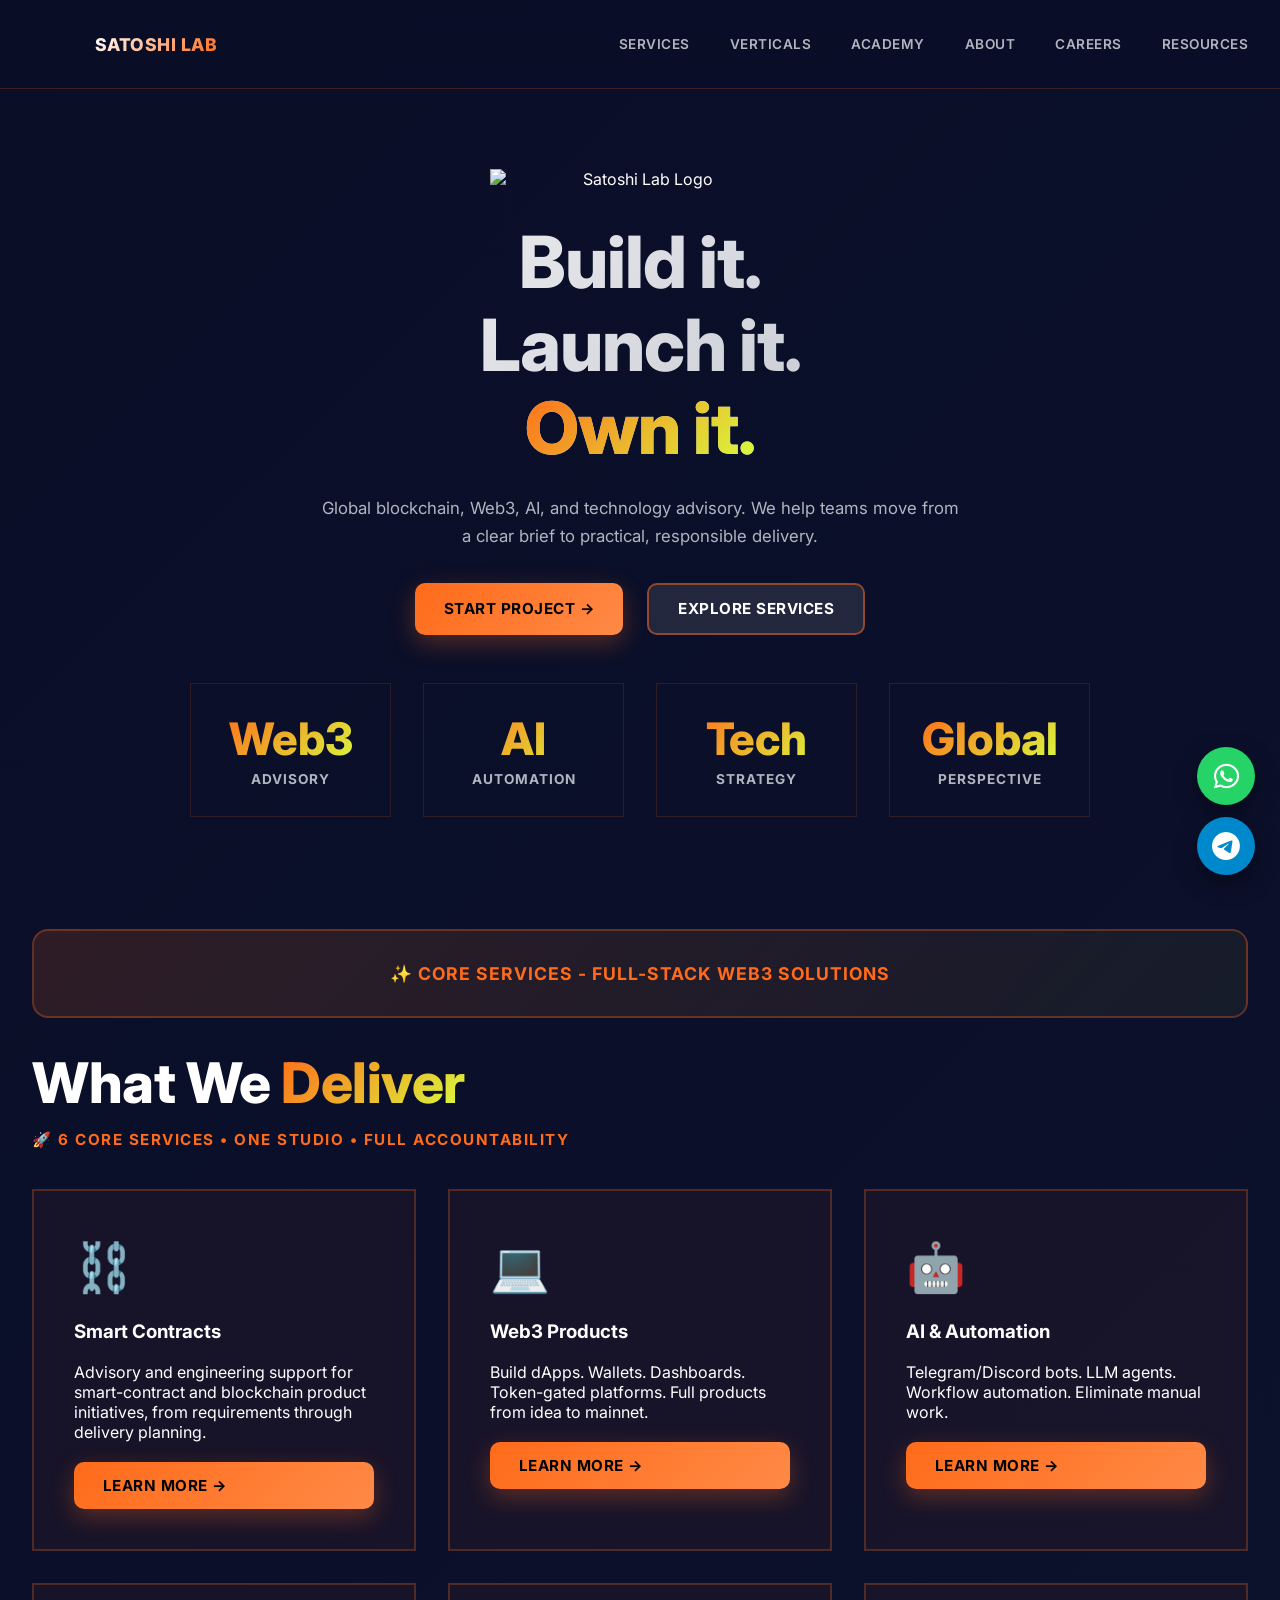
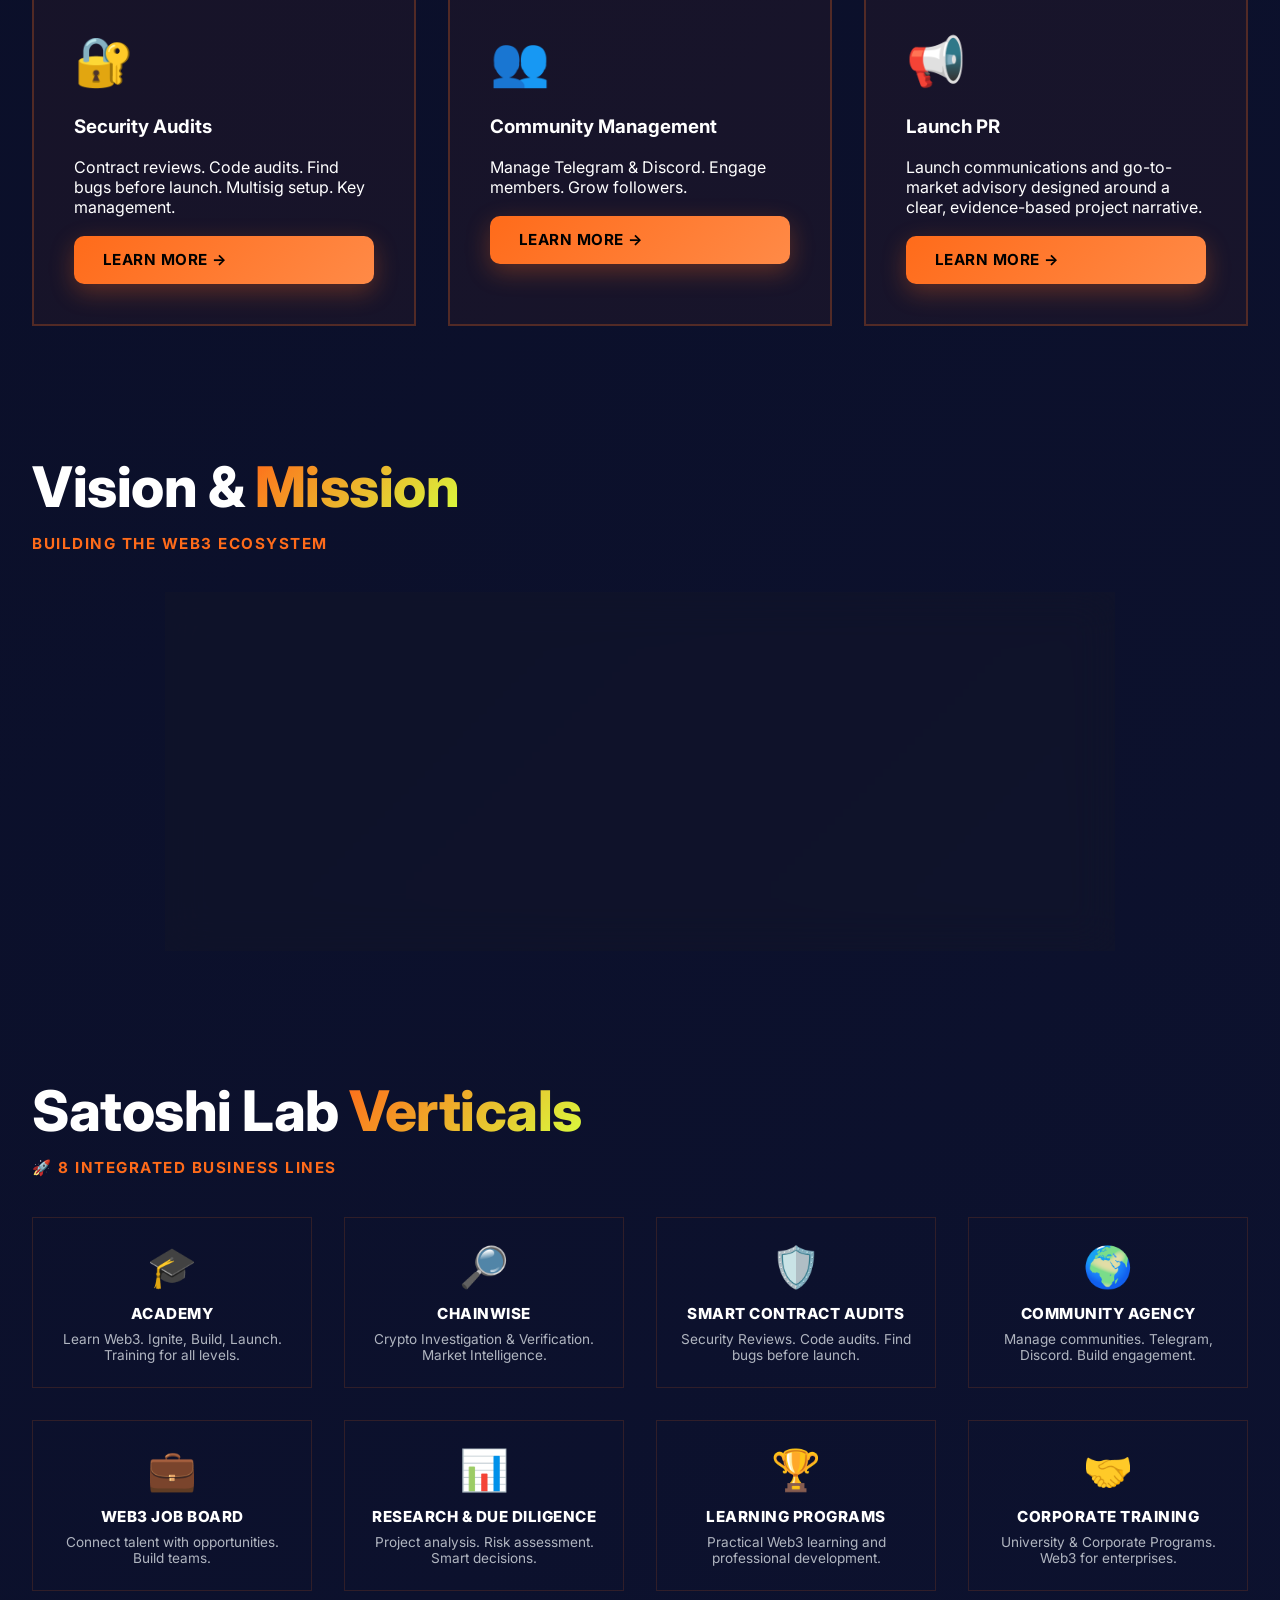
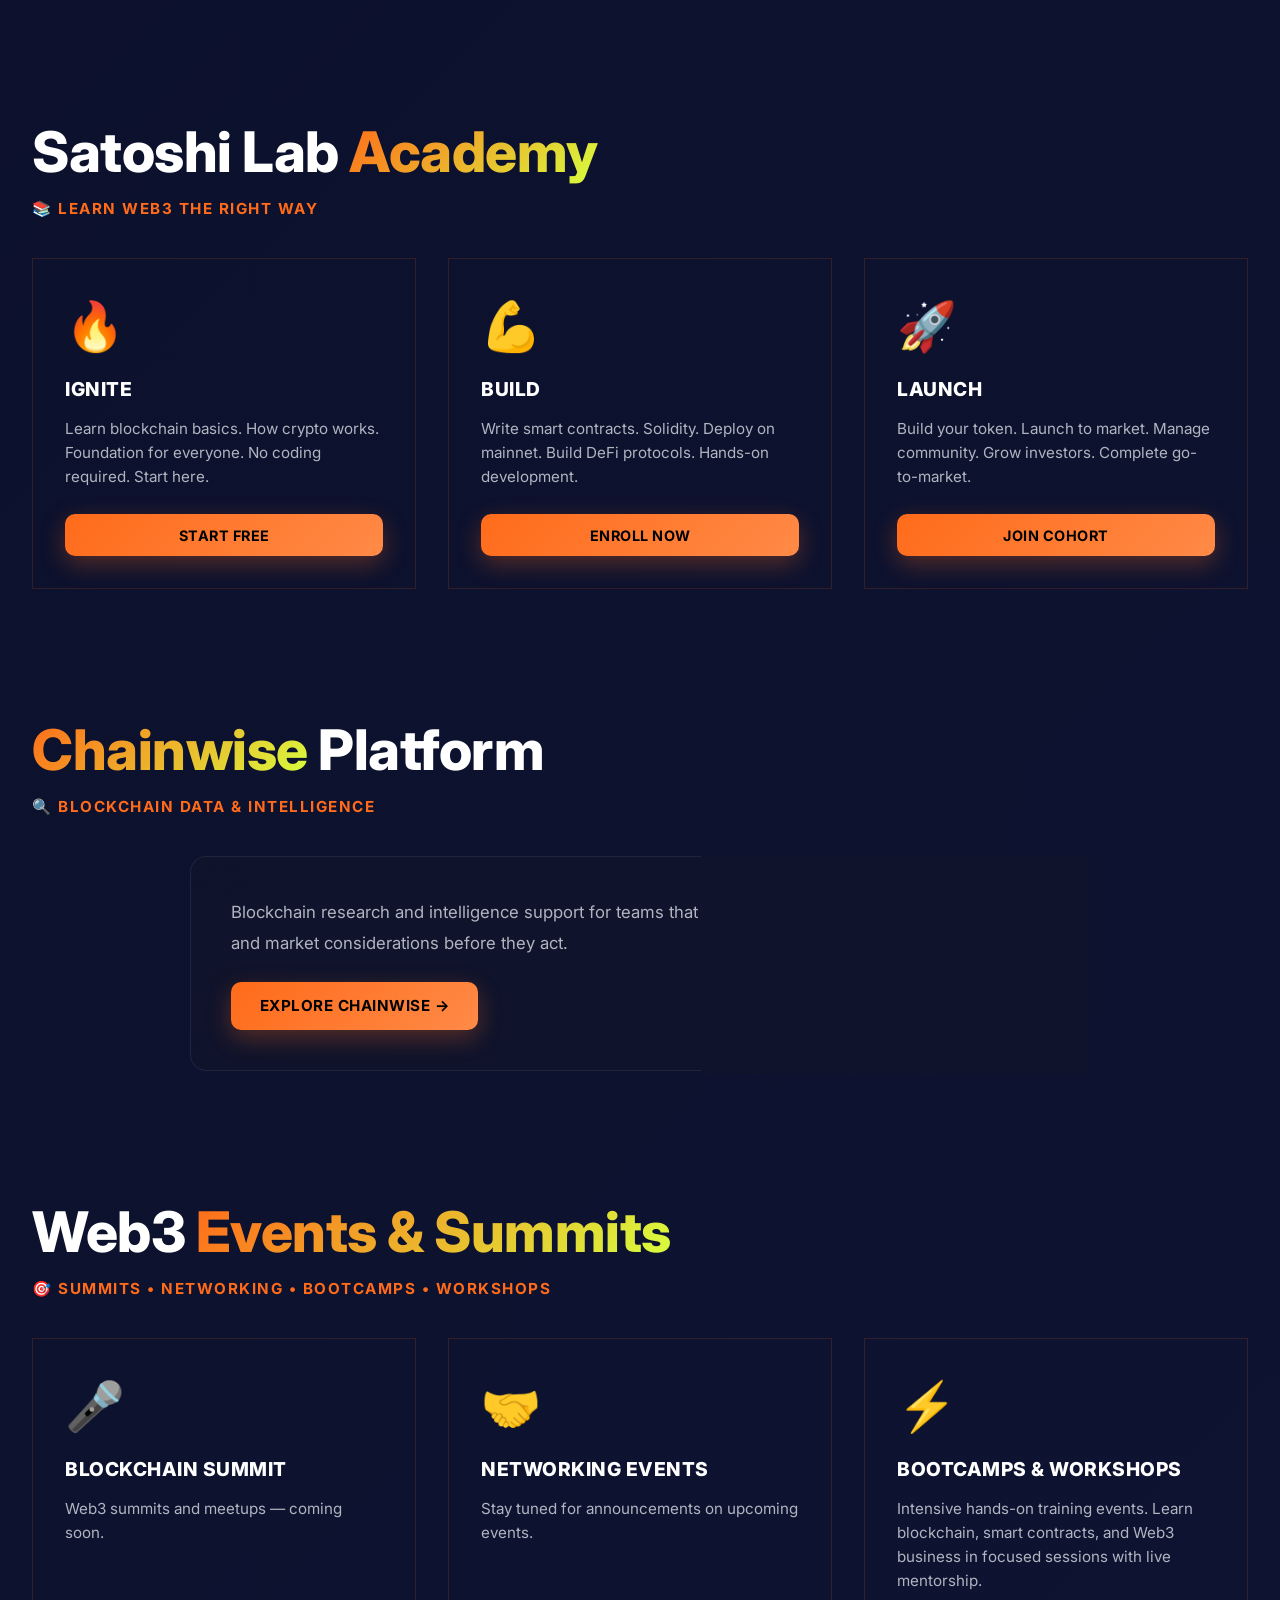
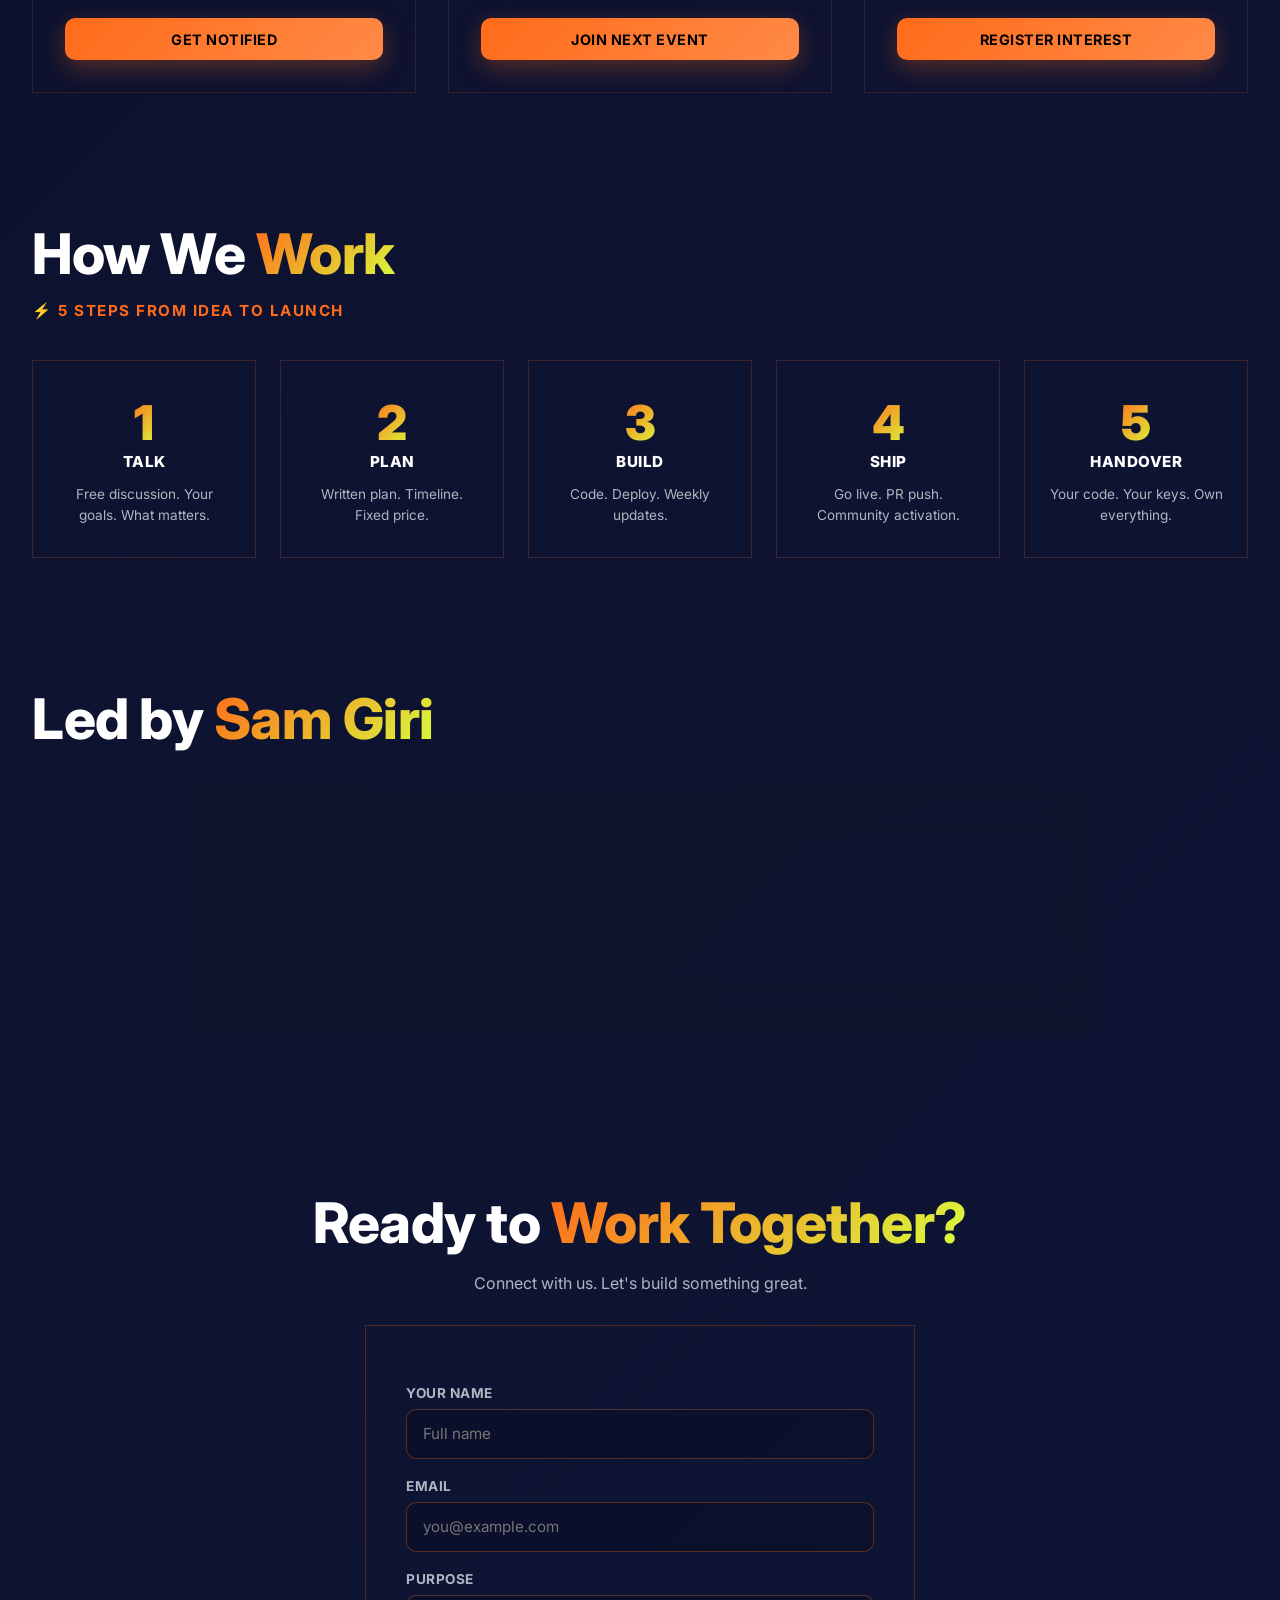
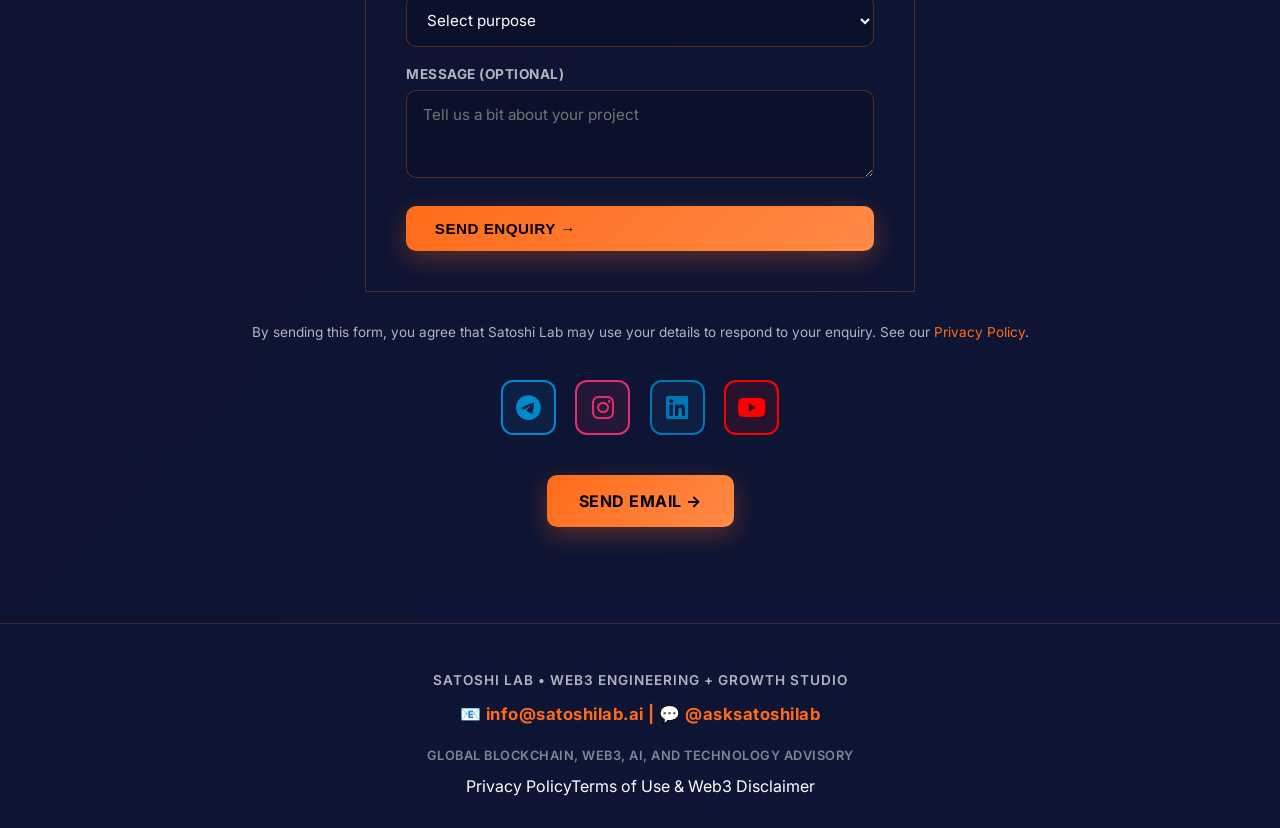
==== index.html @ cb9d4c26 "SEO: titles/descriptions, Organization + Person schema, founder section, sitemap Co-Authored-By: Cla" ====
<!DOCTYPE html>
<html lang="en">
<head>
<meta charset="UTF-8">
<meta name="viewport" content="width=device-width, initial-scale=1.0">
<link rel="icon" type="image/svg+xml" href="sl-mark.svg">
<title>Satoshi Lab | Web3 Engineering and Growth Studio by Braindeck</title>
<meta name="description" content="Satoshi Lab (SatoshiLab.ai) is a Web3 engineering and growth studio by Braindeck Infotech. Smart contracts, Web3 apps, security audits, launch and community. Founder: Sam Giri.">
<meta name="robots" content="index,follow">
<link rel="canonical" href="https://www.satoshilab.ai/">
<meta property="og:title" content="Satoshi Lab — Build it. Launch it. Own it.">
<meta property="og:description" content="Web3 engineering and growth studio helping founders build, launch, and scale responsibly.">
<meta property="og:image" content="https://www.satoshilab.ai/satoshi-lab-logo.png">
<meta property="og:url" content="https://www.satoshilab.ai/">
<meta property="og:type" content="website">
<meta name="twitter:card" content="summary_large_image">
<meta name="twitter:title" content="Satoshi Lab — Build it. Launch it. Own it.">
<meta name="twitter:description" content="Web3 engineering and growth studio helping founders build, launch, and scale responsibly.">
<meta name="twitter:image" content="https://www.satoshilab.ai/satoshi-lab-logo.png">
<script type="application/ld+json">
{
  "@context": "https://schema.org",
  "@graph": [
    {
      "@type": "Organization",
      "@id": "https://www.satoshilab.ai/#organization",
      "name": "Satoshi Lab",
      "alternateName": [
        "SatoshiLab.ai",
        "SatoshiLab.ai by Braindeck"
      ],
      "url": "https://www.satoshilab.ai/",
      "logo": "https://www.satoshilab.ai/satoshi-lab-logo.png",
      "description": "Satoshi Lab is a Web3 engineering and growth studio helping founders build, launch and scale blockchain products responsibly.",
      "founder": {
        "@id": "https://www.satoshilab.ai/aurora_about.html#sam-giri"
      },
      "parentOrganization": {
        "@id": "https://www.braindeck.in/#organization"
      },
      "sameAs": [
        "https://www.instagram.com/satoshilab.ai/",
        "https://www.linkedin.com/company/143481988/",
        "https://www.youtube.com/@SatoshiLabAI",
        "https://t.me/asksatoshilab"
      ]
    },
    {
      "@type": "Person",
      "@id": "https://www.satoshilab.ai/aurora_about.html#sam-giri",
      "name": "Sam Giri",
      "alternateName": "Santosh Kumar Giri",
      "jobTitle": "Founder",
      "url": "https://www.satoshilab.ai/aurora_about.html",
      "sameAs": [
        "https://www.braindeck.in/profile.html",
        "https://www.linkedin.com/in/santosh-kumar-giri-braindeck/"
      ],
      "worksFor": {
        "@id": "https://www.satoshilab.ai/#organization"
      },
      "knowsAbout": [
        "Web3",
        "Blockchain",
        "Smart contracts",
        "Community management",
        "Artificial intelligence"
      ]
    },
    {
      "@type": "Corporation",
      "@id": "https://www.braindeck.in/#organization",
      "name": "Braindeck",
      "legalName": "Braindeck Infotech Private Limited",
      "url": "https://www.braindeck.in/"
    },
    {
      "@type": "WebSite",
      "@id": "https://www.satoshilab.ai/#website",
      "url": "https://www.satoshilab.ai/",
      "name": "Satoshi Lab",
      "publisher": {
        "@id": "https://www.satoshilab.ai/#organization"
      }
    }
  ]
}
</script>
<link rel="stylesheet" href="site-polish.css">
<style>
@import url('https://fonts.googleapis.com/css2?family=Inter:wght@400;500;600;700;800&display=swap');
@import url('https://cdnjs.cloudflare.com/ajax/libs/font-awesome/6.4.0/css/all.min.css');

:root {
  --dark-bg: #0a0e27;
  --dark-card: #141829;
  --orange: #FF6B1A;
  --orange-light: #FF8A47;
  --volt: #D8FF3E;
  --text-primary: #ffffff;
  --text-secondary: #b0b5c0;
}

* {
  box-sizing: border-box;
  margin: 0;
  padding: 0;
}

html { scroll-behavior: smooth; }

body {
  background: linear-gradient(135deg, var(--dark-bg) 0%, #0f1535 100%);
  color: var(--text-primary);
  font-family: 'Inter', sans-serif;
  overflow-x: hidden;
  -webkit-font-smoothing: antialiased;
}

a { color: inherit; text-decoration: none; }

.glass {
  background: rgba(20, 24, 41, 0.4);
  backdrop-filter: blur(20px);
  border: 1px solid rgba(255, 255, 255, 0.08);
  border-radius: 16px;
}

.btn {
  display: inline-flex;
  align-items: center;
  gap: 0.5rem;
  padding: 0.9rem 1.8rem;
  border-radius: 10px;
  font-weight: 700;
  font-size: 0.95rem;
  text-transform: uppercase;
  transition: all 0.3s ease;
  cursor: pointer;
  border: none;
  letter-spacing: 0.5px;
}

.btn-primary {
  background: linear-gradient(135deg, var(--orange) 0%, var(--orange-light) 100%);
  color: #000;
  box-shadow: 0 8px 24px rgba(255, 107, 26, 0.3);
}

.btn-primary:hover {
  transform: translateY(-2px);
  box-shadow: 0 12px 32px rgba(255, 107, 26, 0.4);
}

.btn-secondary {
  background: rgba(255, 255, 255, 0.1);
  border: 2px solid rgba(255, 107, 26, 0.5);
  color: var(--text-primary);
}

.btn-secondary:hover {
  background: rgba(255, 107, 26, 0.2);
  border-color: var(--orange);
}

/* ENQUIRY FORM */
.enquiry-form {
  glass;
  padding: 2.5rem;
  max-width: 550px;
  margin: 0 auto 2rem;
  border: 1px solid rgba(255, 107, 26, 0.25);
  text-align: left;
}

.enquiry-form label {
  display: block;
  font-size: 0.85rem;
  font-weight: 700;
  text-transform: uppercase;
  letter-spacing: 0.5px;
  color: var(--text-secondary);
  margin-bottom: 0.5rem;
  margin-top: 1.2rem;
}

.enquiry-form label:first-child {
  margin-top: 0;
}

.enquiry-form input,
.enquiry-form select,
.enquiry-form textarea {
  width: 100%;
  padding: 0.9rem 1rem;
  background: rgba(10, 14, 39, 0.6);
  border: 1px solid rgba(255, 107, 26, 0.3);
  border-radius: 10px;
  color: var(--text-primary);
  font-family: 'Inter', sans-serif;
  font-size: 0.95rem;
  transition: border-color 0.3s ease;
}

.enquiry-form input:focus,
.enquiry-form select:focus,
.enquiry-form textarea:focus {
  outline: none;
  border-color: var(--orange);
}

.enquiry-form select option {
  background: var(--dark-bg);
  color: var(--text-primary);
}

.enquiry-form button {
  width: 100%;
  margin-top: 1.5rem;
}

/* NAV */
nav {
  position: sticky;
  top: 0;
  z-index: 50;
  padding: 1.2rem 2rem;
  backdrop-filter: blur(20px);
  background: rgba(10, 14, 39, 0.9);
  border-bottom: 1px solid rgba(255, 107, 26, 0.2);
}

nav-content {
  display: flex;
  align-items: center;
  justify-content: space-between;
  max-width: 1400px;
  margin: 0 auto;
}

.logo {
  display: flex;
  align-items: center;
  gap: 0.8rem;
  font-weight: 800;
  font-size: 1.1rem;
  text-transform: uppercase;
  letter-spacing: 0.5px;
}

.logo-icon {
  width: 50px;
  height: 50px;
  background: url('satoshi-lab-logo.png') center/contain no-repeat;
  display: flex;
  align-items: center;
  justify-content: center;
}

.logo-text {
  background: linear-gradient(135deg, #ffffff 0%, var(--orange) 100%);
  -webkit-background-clip: text;
  -webkit-text-fill-color: transparent;
  background-clip: text;
}

.navlinks {
  display: none;
  align-items: center;
  gap: 2.5rem;
  font-weight: 600;
  font-size: 0.85rem;
  text-transform: uppercase;
  letter-spacing: 0.5px;
}

.navlinks a {
  color: var(--text-secondary);
  transition: color 0.3s ease;
}

.navlinks a:hover {
  color: var(--orange);
}

@media (min-width: 768px) {
  .navlinks { display: flex; }
}

section {
  padding: 4rem 2rem;
  max-width: 1400px;
  margin: 0 auto;
}

h2 {
  font-size: clamp(2rem, 5vw, 3.5rem);
  font-weight: 800;
  line-height: 1.2;
  margin-bottom: 0.8rem;
  letter-spacing: -0.5px;
}

.section-subtitle {
  font-size: 0.95rem;
  color: var(--orange);
  margin-bottom: 2.5rem;
  text-transform: uppercase;
  letter-spacing: 1.5px;
  font-weight: 700;
}

.accent-text {
  background: linear-gradient(135deg, var(--orange), var(--volt));
  -webkit-background-clip: text;
  -webkit-text-fill-color: transparent;
  background-clip: text;
}

.grid {
  display: grid;
  gap: 2rem;
  grid-template-columns: 1fr;
}

@media (min-width: 768px) {
  .grid { grid-template-columns: repeat(2, 1fr); }
}

@media (min-width: 1024px) {
  .grid { grid-template-columns: repeat(3, 1fr); }
}

.grid-4 {
  display: grid;
  gap: 2rem;
  grid-template-columns: 1fr;
}

@media (min-width: 768px) {
  .grid-4 { grid-template-columns: repeat(2, 1fr); }
}

@media (min-width: 1024px) {
  .grid-4 { grid-template-columns: repeat(4, 1fr); }
}

.card {
  glass;
  padding: 2rem;
  display: flex;
  flex-direction: column;
  gap: 1rem;
  border: 1px solid rgba(255, 107, 26, 0.15);
  transition: all 0.3s ease;
  cursor: pointer;
}

.card:hover {
  background: rgba(20, 24, 41, 0.6);
  border-color: rgba(255, 107, 26, 0.3);
  transform: translateY(-3px);
}

.service-card {
  glass;
  padding: 2.5rem;
  display: flex;
  flex-direction: column;
  gap: 1.2rem;
  border: 2px solid rgba(255, 107, 26, 0.25);
  transition: all 0.3s ease;
  background: rgba(255, 107, 26, 0.05);
}

.service-card:hover {
  background: rgba(255, 107, 26, 0.12);
  border-color: rgba(255, 107, 26, 0.5);
  transform: translateY(-5px);
  box-shadow: 0 15px 40px rgba(255, 107, 26, 0.2);
}

.card-icon {
  font-size: 3rem;
  color: var(--orange);
  height: 70px;
  display: flex;
  align-items: center;
}

.card h3 {
  font-size: 1.2rem;
  font-weight: 800;
  text-transform: uppercase;
  letter-spacing: 0.5px;
}

.card p {
  font-size: 0.95rem;
  line-height: 1.6;
  color: var(--text-secondary);
  flex-grow: 1;
}

.card .btn {
  width: 100%;
  justify-content: center;
  margin-top: 0.5rem;
  padding: 0.8rem 1.5rem;
  font-size: 0.9rem;
}

.vertical-card {
  glass;
  padding: 1.5rem;
  text-align: center;
  border: 1px solid rgba(255, 107, 26, 0.15);
  transition: all 0.3s ease;
}

.vertical-card:hover {
  background: rgba(20, 24, 41, 0.6);
  border-color: rgba(255, 107, 26, 0.3);
  transform: translateY(-3px);
}

.vertical-icon {
  font-size: 2.5rem;
  margin-bottom: 0.8rem;
}

.vertical-card h4 {
  font-size: 0.95rem;
  font-weight: 800;
  text-transform: uppercase;
  letter-spacing: 0.5px;
  color: var(--text-primary);
}

.vertical-card p {
  font-size: 0.85rem;
  color: var(--text-secondary);
  margin-top: 0.5rem;
}

/* HERO */
header {
  padding: 5rem 2rem 3rem;
  max-width: 1200px;
  margin: 0 auto;
  text-align: center;
}

h1 {
  font-size: clamp(2.5rem, 8vw, 4.5rem);
  font-weight: 800;
  line-height: 1.15;
  letter-spacing: -1px;
  margin-bottom: 1.5rem;
  background: linear-gradient(135deg, var(--text-primary) 0%, var(--text-secondary) 100%);
  -webkit-background-clip: text;
  -webkit-text-fill-color: transparent;
  background-clip: text;
}

.hero-text {
  max-width: 650px;
  margin: 0 auto 2rem;
  font-size: 1.05rem;
  line-height: 1.7;
  color: var(--text-secondary);
}

.ctas {
  display: flex;
  gap: 1.5rem;
  flex-wrap: wrap;
  justify-content: center;
  margin-bottom: 3rem;
}

.stats {
  display: grid;
  gap: 2rem;
  grid-template-columns: repeat(auto-fit, minmax(200px, 1fr));
  max-width: 900px;
  margin: 0 auto;
}

.stat {
  glass;
  padding: 1.8rem;
  text-align: center;
  transition: all 0.3s ease;
  border: 1px solid rgba(255, 107, 26, 0.15);
}

.stat:hover {
  background: rgba(20, 24, 41, 0.6);
  transform: translateY(-3px);
  border-color: rgba(255, 107, 26, 0.3);
}

.stat-number {
  font-size: 2.8rem;
  font-weight: 800;
  background: linear-gradient(135deg, var(--orange), var(--volt));
  -webkit-background-clip: text;
  -webkit-text-fill-color: transparent;
  background-clip: text;
  margin-bottom: 0.3rem;
}

.stat-label {
  font-size: 0.85rem;
  font-weight: 700;
  text-transform: uppercase;
  color: var(--text-secondary);
  letter-spacing: 1px;
}

/* PROCESS */
.process-grid {
  display: grid;
  gap: 1.5rem;
  grid-template-columns: repeat(auto-fit, minmax(140px, 1fr));
}

.process-step {
  glass;
  padding: 2rem 1.5rem;
  text-align: center;
  border: 1px solid rgba(255, 107, 26, 0.2);
  transition: all 0.3s ease;
  animation: pulse 2.5s infinite;
}

@keyframes pulse {
  0%, 100% { border-color: rgba(255, 107, 26, 0.2); }
  50% { border-color: rgba(255, 107, 26, 0.5); }
}

.process-step:hover {
  background: rgba(255, 107, 26, 0.1);
  transform: scale(1.05);
  animation: none;
  border-color: var(--orange);
}

.step-number {
  font-size: 3rem;
  font-weight: 900;
  background: linear-gradient(135deg, var(--orange), var(--volt));
  -webkit-background-clip: text;
  -webkit-text-fill-color: transparent;
  background-clip: text;
  margin-bottom: 0.8rem;
}

.process-step h4 {
  font-size: 0.95rem;
  font-weight: 800;
  text-transform: uppercase;
  margin-bottom: 0.8rem;
  letter-spacing: 0.5px;
}

.process-step p {
  font-size: 0.85rem;
  line-height: 1.5;
  color: var(--text-secondary);
}

/* SOCIAL */
.social-links {
  display: flex;
  gap: 1.2rem;
  justify-content: center;
  flex-wrap: wrap;
  margin: 2.5rem 0;
}

.social-link {
  width: 55px;
  height: 55px;
  display: flex;
  align-items: center;
  justify-content: center;
  font-size: 1.6rem;
  transition: all 0.3s ease;
  cursor: pointer;
  border-radius: 12px;
  border: 2px solid;
}

.social-telegram {
  background: rgba(0, 136, 204, 0.1);
  border-color: #0088cc;
  color: #0088cc;
}

.social-telegram:hover {
  background: #0088cc;
  color: white;
  transform: translateY(-5px);
}

.social-instagram {
  background: rgba(224, 48, 94, 0.1);
  border-color: #E1306C;
  color: #E1306C;
}

.social-instagram:hover {
  background: #E1306C;
  color: white;
  transform: translateY(-5px);
}

.social-linkedin {
  background: rgba(0, 119, 181, 0.1);
  border-color: #0077B5;
  color: #0077B5;
}

.social-linkedin:hover {
  background: #0077B5;
  color: white;
  transform: translateY(-5px);
}

.social-twitter {
  background: rgba(29, 161, 242, 0.1);
  border-color: #1DA1F2;
  color: #1DA1F2;
}

.social-twitter:hover {
  background: #1DA1F2;
  color: white;
  transform: translateY(-5px);
}

.social-medium {
  background: rgba(0, 0, 0, 0.3);
  border-color: #ffffff;
  color: #ffffff;
}

.social-medium:hover {
  background: #ffffff;
  color: #000;
  transform: translateY(-5px);
}

.social-youtube {
  background: rgba(255, 0, 0, 0.1);
  border-color: #FF0000;
  color: #FF0000;
}

.social-youtube:hover {
  background: #FF0000;
  color: white;
  transform: translateY(-5px);
}

/* FLOATING CONNECT BUTTONS */
.float-connect {
  position: fixed;
  bottom: 25px;
  right: 25px;
  z-index: 100;
  display: flex;
  flex-direction: column;
  gap: 12px;
}

.float-btn {
  width: 58px;
  height: 58px;
  border-radius: 50%;
  display: flex;
  align-items: center;
  justify-content: center;
  font-size: 1.8rem;
  color: #fff;
  box-shadow: 0 8px 24px rgba(0, 0, 0, 0.4);
  transition: all 0.3s ease;
}

.float-btn:hover {
  transform: scale(1.12);
}

.float-whatsapp {
  background: #25D366;
}

.float-telegram {
  background: #0088cc;
}

/* FOOTER */
footer {
  background: transparent;
  border-top: 1px solid rgba(255, 107, 26, 0.2);
  padding: 3rem 2rem 2rem;
  text-align: center;
  margin-top: 2rem;
}

footer-content {
  max-width: 1200px;
  margin: 0 auto;
}

footer p {
  font-size: 0.9rem;
  color: var(--text-secondary);
  margin-bottom: 0.8rem;
  text-transform: uppercase;
  letter-spacing: 0.5px;
  font-weight: 600;
}

.contact-info {
  font-size: 1.05rem;
  color: var(--orange);
  font-weight: 700;
  margin: 0.8rem 0;
  letter-spacing: 0.5px;
}

.footer-divider {
  height: 1px;
  background: rgba(255, 107, 26, 0.2);
  margin: 2rem 0 1.5rem;
}

.footer-bottom {
  font-size: 0.8rem;
  color: var(--text-secondary);
  opacity: 0.8;
}

/* HIGHLIGHT BOX */
.highlight-banner {
  background: linear-gradient(135deg, rgba(255, 107, 26, 0.15) 0%, rgba(216, 255, 62, 0.05) 100%);
  border: 2px solid rgba(255, 107, 26, 0.3);
  border-radius: 16px;
  padding: 2rem;
  margin-bottom: 2rem;
  text-align: center;
}

.highlight-banner p {
  font-size: 1.1rem;
  font-weight: 700;
  color: var(--orange);
  text-transform: uppercase;
  letter-spacing: 1px;
}

</style>
</head>
<body>

<nav>
  <nav-content>
    <a href="/" class="logo">
      <div class="logo-icon"></div>
      <span class="logo-text">Satoshi Lab</span>
    </a>
    <div class="navlinks">
      <a href="aurora_services.html">Services</a>
      <a href="#verticals">Verticals</a>
      <a href="#academy">Academy</a>
      <a href="aurora_about.html">About</a>
      <a href="aurora_hiring.html">Careers</a>
      <a href="aurora_resources.html">Resources</a>
    </div>
  </nav-content>
</nav>

<!-- HERO -->
<header>
  <div style="margin-bottom: 2rem;">
    <img src="satoshi-lab-logo.png" alt="Satoshi Lab Logo" style="max-width: 300px; height: auto; margin: 0 auto; display: block;">
  </div>
  
  <h1>Build it.<br>Launch it.<br><span class="accent-text">Own it.</span></h1>
  <p class="hero-text">
    Global blockchain, Web3, AI, and technology advisory. We help teams move from a clear brief to practical, responsible delivery.
  </p>
  
  <div class="ctas">
    <a href="#contact" class="btn btn-primary">Start Project →</a>
    <a href="#services" class="btn btn-secondary">Explore Services</a>
  </div>
  
  <div class="stats">
    <div class="stat">
      <div class="stat-number">Web3</div>
      <div class="stat-label">Advisory</div>
    </div>
    <div class="stat">
      <div class="stat-number">AI</div>
      <div class="stat-label">Automation</div>
    </div>
    <div class="stat">
      <div class="stat-number">Tech</div>
      <div class="stat-label">Strategy</div>
    </div>
    <div class="stat">
      <div class="stat-number">Global</div>
      <div class="stat-label">Perspective</div>
    </div>
  </div>
</header>

<!-- SERVICES - HIGHLIGHTED FIRST -->
<section id="services">
  <div class="highlight-banner">
    <p>✨ Core Services - Full-Stack Web3 Solutions</p>
  </div>
  
  <h2>What We <span class="accent-text">Deliver</span></h2>
  <p class="section-subtitle">🚀 6 Core Services • One Studio • Full Accountability</p>
  
  <div class="grid">
    <div class="service-card">
      <div class="card-icon">⛓️</div>
      <h3>Smart Contracts</h3>
      <p>Advisory and engineering support for smart-contract and blockchain product initiatives, from requirements through delivery planning.</p>
      <a href="aurora_services.html#smart-contracts" class="btn btn-primary">Learn More →</a>
    </div>
    
    <div class="service-card">
      <div class="card-icon">💻</div>
      <h3>Web3 Products</h3>
      <p>Build dApps. Wallets. Dashboards. Token-gated platforms. Full products from idea to mainnet.</p>
      <a href="aurora_services.html#web3-apps" class="btn btn-primary">Learn More →</a>
    </div>
    
    <div class="service-card">
      <div class="card-icon">🤖</div>
      <h3>AI & Automation</h3>
      <p>Telegram/Discord bots. LLM agents. Workflow automation. Eliminate manual work.</p>
      <a href="aurora_services.html#ai-automation" class="btn btn-primary">Learn More →</a>
    </div>
    
    <div class="service-card">
      <div class="card-icon">🔐</div>
      <h3>Security Audits</h3>
      <p>Contract reviews. Code audits. Find bugs before launch. Multisig setup. Key management.</p>
      <a href="aurora_services.html#security-audits" class="btn btn-primary">Learn More →</a>
    </div>
    
    <div class="service-card">
      <div class="card-icon">👥</div>
      <h3>Community Management</h3>
      <p>Manage Telegram & Discord. Engage members. Grow followers.</p>
      <a href="aurora_services.html#community" class="btn btn-primary">Learn More →</a>
    </div>
    
    <div class="service-card">
      <div class="card-icon">📢</div>
      <h3>Launch PR</h3>
      <p>Launch communications and go-to-market advisory designed around a clear, evidence-based project narrative.</p>
      <a href="aurora_services.html#launch-pr" class="btn btn-primary">Learn More →</a>
    </div>
  </div>
</section>

<!-- VISION & MISSION -->
<section id="vision">
  <h2>Vision & <span class="accent-text">Mission</span></h2>
  <p class="section-subtitle">Building the Web3 Ecosystem</p>
  
  <div class="glass" style="padding: 3rem; margin: 0 auto; max-width: 950px;">
    <div style="margin-bottom: 2rem;">
      <h3 style="font-size: 1.2rem; margin-bottom: 0.8rem; color: var(--orange);">OUR VISION</h3>
      <p style="font-size: 1.05rem; line-height: 1.8; color: var(--text-secondary);">
        Become a trusted Web3 engineering and growth studio. Empower developers, founders, and communities to build, launch, and scale Web3 projects with confidence.
      </p>
    </div>
    <div style="height: 1px; background: rgba(255, 107, 26, 0.2); margin: 2rem 0;"></div>
    <div>
      <h3 style="font-size: 1.2rem; margin-bottom: 0.8rem; color: var(--orange);">OUR MISSION</h3>
      <p style="font-size: 1.05rem; line-height: 1.8; color: var(--text-secondary);">
        Provide thoughtful advisory across blockchain, Web3, AI, and technology initiatives. We help teams clarify priorities, evaluate options, and plan practical next steps.
      </p>
    </div>
  </div>
</section>

<!-- 8 VERTICALS -->
<section id="verticals">
  <h2>Satoshi Lab <span class="accent-text">Verticals</span></h2>
  <p class="section-subtitle">🚀 8 Integrated Business Lines</p>
  
  <div class="grid-4">
    <div class="vertical-card">
      <div class="vertical-icon">🎓</div>
      <h4>Academy</h4>
      <p>Learn Web3. Ignite, Build, Launch. Training for all levels.</p>
    </div>
    
    <div class="vertical-card">
      <div class="vertical-icon">🔎</div>
      <h4>Chainwise</h4>
      <p>Crypto Investigation & Verification. Market Intelligence.</p>
    </div>
    
    <div class="vertical-card">
      <div class="vertical-icon">🛡️</div>
      <h4>Smart Contract Audits</h4>
      <p>Security Reviews. Code audits. Find bugs before launch.</p>
    </div>
    
    <div class="vertical-card">
      <div class="vertical-icon">🌍</div>
      <h4>Community Agency</h4>
      <p>Manage communities. Telegram, Discord. Build engagement.</p>
    </div>
    
    <div class="vertical-card">
      <div class="vertical-icon">💼</div>
      <h4>Web3 Job Board</h4>
      <p>Connect talent with opportunities. Build teams.</p>
    </div>
    
    <div class="vertical-card">
      <div class="vertical-icon">📊</div>
      <h4>Research & Due Diligence</h4>
      <p>Project analysis. Risk assessment. Smart decisions.</p>
    </div>
    
    <div class="vertical-card">
      <div class="vertical-icon">🏆</div>
      <h4>Learning Programs</h4>
      <p>Practical Web3 learning and professional development.</p>
    </div>
    
    <div class="vertical-card">
      <div class="vertical-icon">🤝</div>
      <h4>Corporate Training</h4>
      <p>University & Corporate Programs. Web3 for enterprises.</p>
    </div>
  </div>
</section>

<!-- ACADEMY - MAIN COURSES -->
<section id="academy">
  <h2>Satoshi Lab <span class="accent-text">Academy</span></h2>
  <p class="section-subtitle">📚 Learn Web3 The Right Way</p>
  
  <div class="grid">
    <div class="card">
      <div class="card-icon">🔥</div>
      <h3>Ignite</h3>
      <p>Learn blockchain basics. How crypto works. Foundation for everyone. No coding required. Start here.</p>
      <a href="aurora_academy.html" class="btn btn-primary">Start Free</a>
    </div>
    
    <div class="card">
      <div class="card-icon">💪</div>
      <h3>Build</h3>
      <p>Write smart contracts. Solidity. Deploy on mainnet. Build DeFi protocols. Hands-on development.</p>
      <a href="aurora_academy.html" class="btn btn-primary">Enroll Now</a>
    </div>
    
    <div class="card">
      <div class="card-icon">🚀</div>
      <h3>Launch</h3>
      <p>Build your token. Launch to market. Manage community. Grow investors. Complete go-to-market.</p>
      <a href="aurora_academy.html" class="btn btn-primary">Join Cohort</a>
    </div>
  </div>
</section>

<!-- CHAINWISE PLATFORM -->
<section id="chainwise">
  <h2><span class="accent-text">Chainwise</span> Platform</h2>
  <p class="section-subtitle">🔍 Blockchain Data & Intelligence</p>
  
  <div class="glass" style="padding: 2.5rem; margin: 0 auto; max-width: 900px;">
    <p style="font-size: 1.05rem; line-height: 1.8; color: var(--text-secondary);">
      Blockchain research and intelligence support for teams that need a clearer view of technology, product, and market considerations before they act.
    </p>
    <a href="https://www.thechainwise.com/" class="btn btn-primary" style="margin-top: 1.5rem;" target="_blank" rel="noopener">Explore Chainwise →</a>
  </div>
</section>

<!-- WEB3 EVENTS & SUMMITS -->
<section id="events">
  <h2>Web3 <span class="accent-text">Events & Summits</span></h2>
  <p class="section-subtitle">🎯 Summits • Networking • Bootcamps • Workshops</p>
  
  <div class="grid">
    <div class="card">
      <div class="card-icon">🎤</div>
      <h3>Blockchain Summit</h3>
      <p>Web3 summits and meetups — coming soon.</p>
      <a href="#contact" class="btn btn-primary">Get Notified</a>
    </div>
    
    <div class="card">
      <div class="card-icon">🤝</div>
      <h3>Networking Events</h3>
      <p>Stay tuned for announcements on upcoming events.</p>
      <a href="#contact" class="btn btn-primary">Join Next Event</a>
    </div>
    
    <div class="card">
      <div class="card-icon">⚡</div>
      <h3>Bootcamps & Workshops</h3>
      <p>Intensive hands-on training events. Learn blockchain, smart contracts, and Web3 business in focused sessions with live mentorship.</p>
      <a href="#contact" class="btn btn-primary">Register Interest</a>
    </div>
  </div>
</section>

<!-- HOW WE WORK -->
<section id="process">
  <h2>How We <span class="accent-text">Work</span></h2>
  <p class="section-subtitle">⚡ 5 Steps From Idea to Launch</p>
  
  <div class="process-grid">
    <div class="process-step">
      <span class="step-number">1</span>
      <h4>Talk</h4>
      <p>Free discussion. Your goals. What matters.</p>
    </div>
    <div class="process-step">
      <span class="step-number">2</span>
      <h4>Plan</h4>
      <p>Written plan. Timeline. Fixed price.</p>
    </div>
    <div class="process-step">
      <span class="step-number">3</span>
      <h4>Build</h4>
      <p>Code. Deploy. Weekly updates.</p>
    </div>
    <div class="process-step">
      <span class="step-number">4</span>
      <h4>Ship</h4>
      <p>Go live. PR push. Community activation.</p>
    </div>
    <div class="process-step">
      <span class="step-number">5</span>
      <h4>Handover</h4>
      <p>Your code. Your keys. Own everything.</p>
    </div>
  </div>
</section>

<!-- FOUNDER -->
<section id="founder">
  <h2>Led by <span class="accent-text">Sam Giri</span></h2>
  <div class="glass" style="padding: 2.5rem; margin: 2rem auto; max-width: 900px;">
    <p style="font-size: 1.05rem; line-height: 1.8; color: var(--text-secondary);">
      Satoshi Lab is founded and led by Sam Giri, who has worked in Web3 since 2017. The studio is part of Braindeck Infotech Private Limited, a Delhi-registered company founded in 2010. You work with the founder directly: fixed-price projects, and you own your code and keys.
    </p>
    <p style="margin-top: 1.5rem;">
      <a href="aurora_about.html#founder" class="btn btn-primary">Meet the founder →</a>
      <a href="#contact" class="btn" style="margin-left: 0.75rem;">Talk to Sam</a>
    </p>
  </div>
</section>

<!-- CONTACT -->
<section id="contact" style="text-align: center;">
  <h2 style="margin-bottom: 1rem;">Ready to <span class="accent-text">Work Together?</span></h2>
  <p style="color: var(--text-secondary); font-size: 1rem; margin-bottom: 2rem;">
    Connect with us. Let's build something great.
  </p>

  <form class="enquiry-form" action="https://formspree.io/f/mwvgogbv" method="POST">
    <input type="hidden" name="_source" value="Homepage enquiry">
    <input type="hidden" name="_subject" value="New homepage enquiry — Satoshi Lab">
    <label for="contact-name">Your Name</label>
    <input type="text" id="contact-name" name="name" placeholder="Full name" required>

    <label for="contact-email">Email</label>
    <input type="email" id="contact-email" name="email" placeholder="you@example.com" required>

    <label for="contact-purpose">Purpose</label>
    <select id="contact-purpose" name="purpose" required>
      <option value="" disabled selected>Select purpose</option>
      <option value="project">Start a Project</option>
      <option value="academy">Join Academy Course</option>
      <option value="audit">Smart Contract Audit</option>
      <option value="community">Community Management</option>
      <option value="partnership">Partnership</option>
      <option value="other">Other</option>
    </select>

    <label for="contact-message">Message (optional)</label>
    <textarea id="contact-message" name="message" rows="3" placeholder="Tell us a bit about your project"></textarea>

    <button type="submit" class="btn btn-primary">Send Enquiry →</button>
  </form>
  <p style="color: var(--text-secondary); font-size: 0.85rem; margin-bottom: 2rem;">By sending this form, you agree that Satoshi Lab may use your details to respond to your enquiry. See our <a href="privacy.html" style="color: var(--orange);">Privacy Policy</a>.</p>

  <div class="social-links">
    <a href="https://t.me/asksatoshilab" class="social-link social-telegram" title="Telegram">
      <i class="fab fa-telegram"></i>
    </a>
    <a href="https://www.instagram.com/satoshilab.ai/" class="social-link social-instagram" title="Instagram" target="_blank" rel="noopener">
      <i class="fab fa-instagram"></i>
    </a>
    <a href="https://www.linkedin.com/company/143481988/" class="social-link social-linkedin" title="LinkedIn" target="_blank" rel="noopener">
      <i class="fab fa-linkedin"></i>
    </a>
    <a href="https://www.youtube.com/@SatoshiLabAI" class="social-link social-youtube" title="YouTube" target="_blank" rel="noopener">
      <i class="fab fa-youtube"></i>
    </a>
  </div>
  
  <a href="mailto:info@satoshilab.ai" class="btn btn-primary" style="font-size: 1rem; padding: 1rem 2rem;">
    Send Email →
  </a>
</section>

<footer>
  <footer-content>
    <p style="font-size: 0.85rem; color: var(--text-secondary); margin-bottom: 1rem; text-transform: uppercase; letter-spacing: 1px;">Satoshi Lab • Web3 Engineering + Growth Studio</p>
    
    <div class="contact-info">📧 info@satoshilab.ai  |  💬 @asksatoshilab</div>
    
    <p style="font-size: 0.8rem; color: var(--text-secondary); margin-top: 1.5rem; opacity: 0.7;">Global blockchain, Web3, AI, and technology advisory</p>
    <div class="legal-links"><a href="privacy.html">Privacy Policy</a><a href="terms.html">Terms of Use &amp; Web3 Disclaimer</a></div>
  </footer-content>
</footer>

<!-- FLOATING CONNECT BUTTONS -->
<div class="float-connect">
  <a href="https://wa.me/919211552233" class="float-btn float-whatsapp" title="Chat on WhatsApp" target="_blank">
    <i class="fab fa-whatsapp"></i>
  </a>
  <a href="https://t.me/asksatoshilab" class="float-btn float-telegram" title="Chat on Telegram" target="_blank">
    <i class="fab fa-telegram"></i>
  </a>
</div>

<script src="https://cdnjs.cloudflare.com/ajax/libs/font-awesome/6.4.0/js/all.min.js"></script>
<script src="site-polish.js"></script>
<script src="faq-widget.js"></script>

</body>
</html>
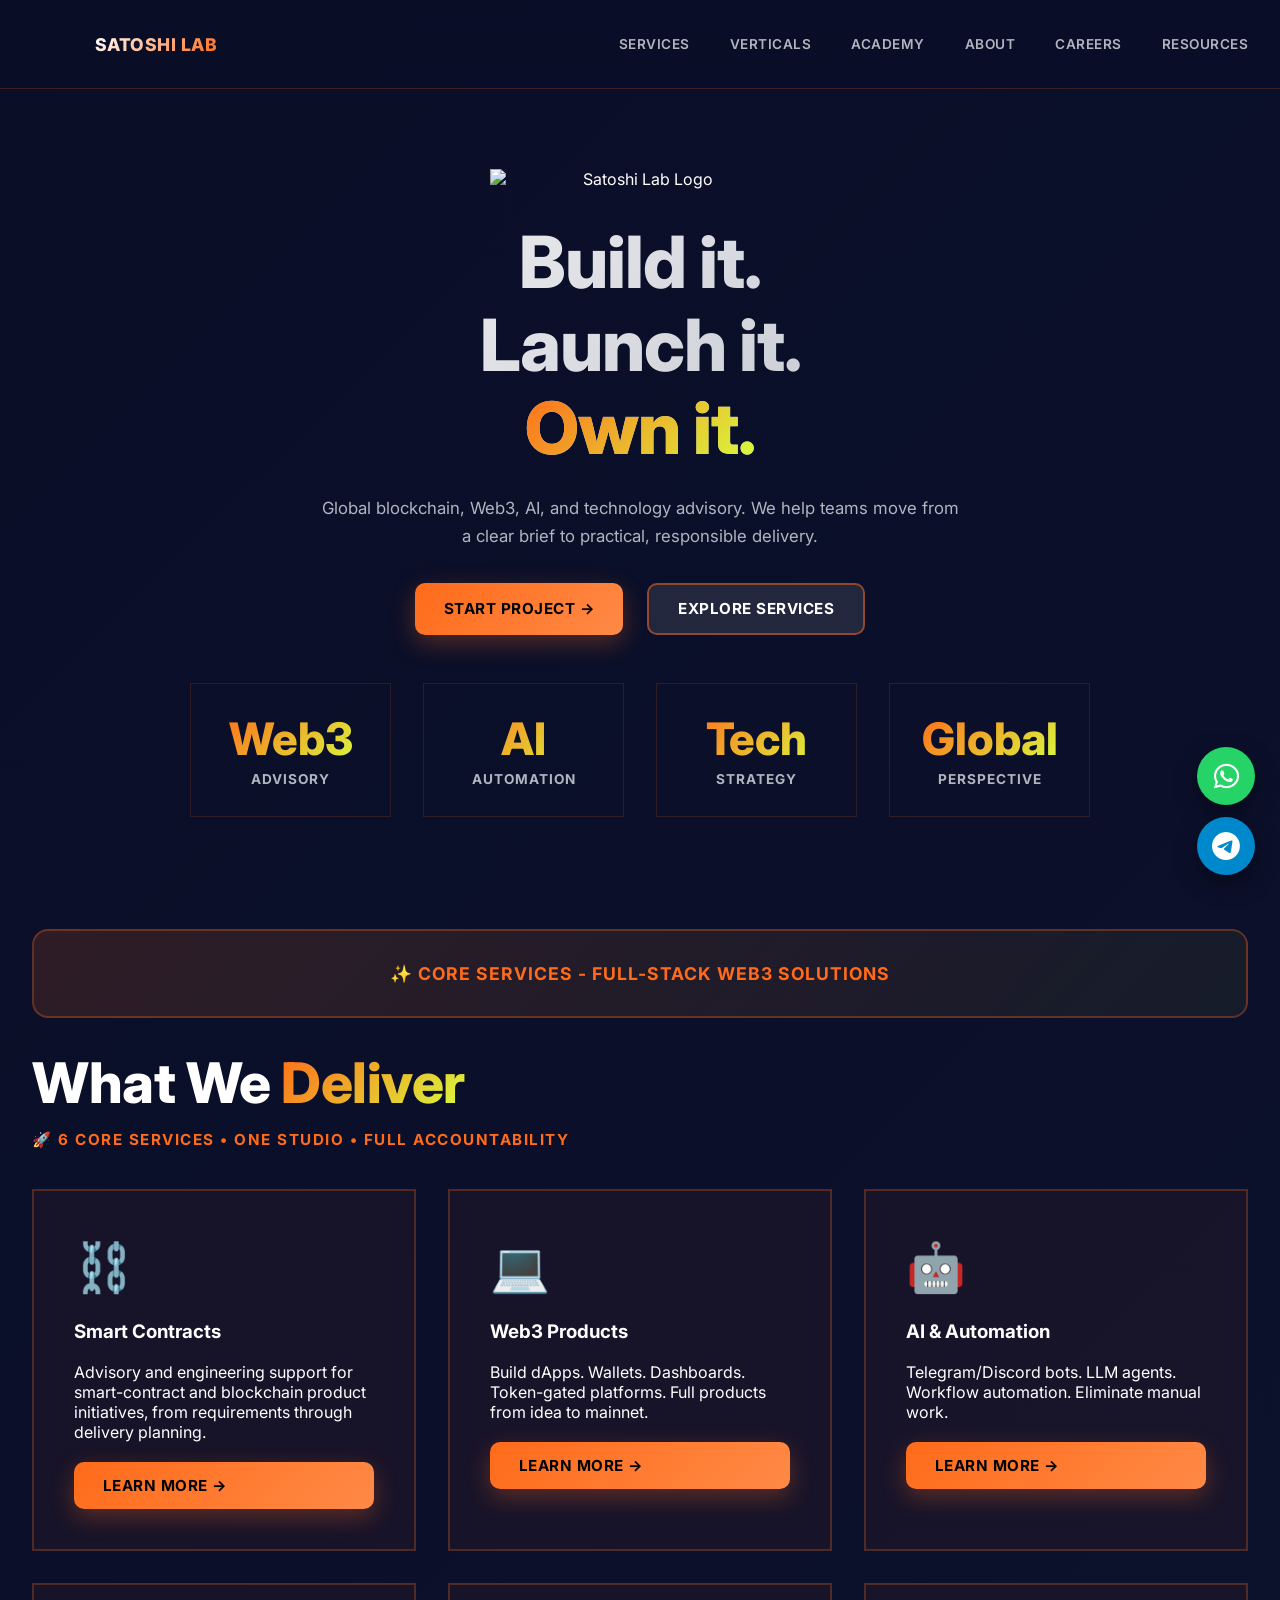
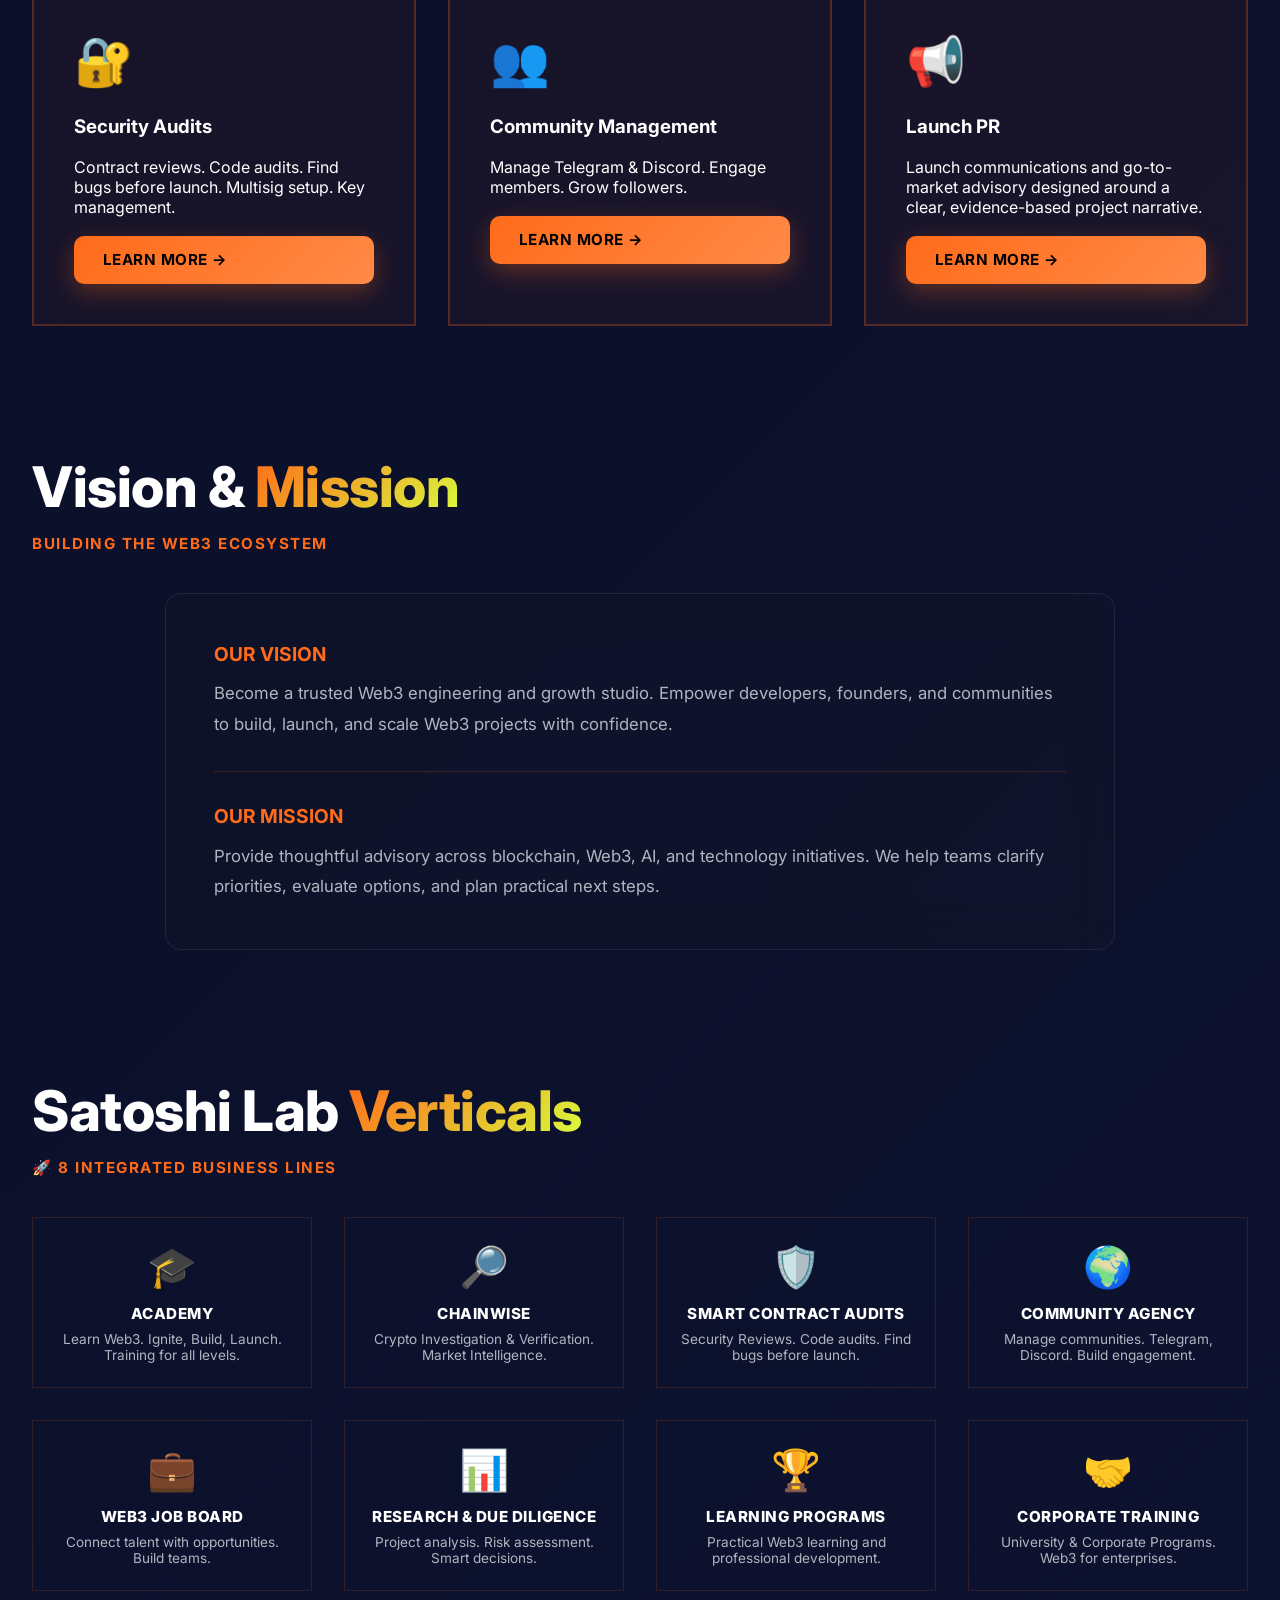
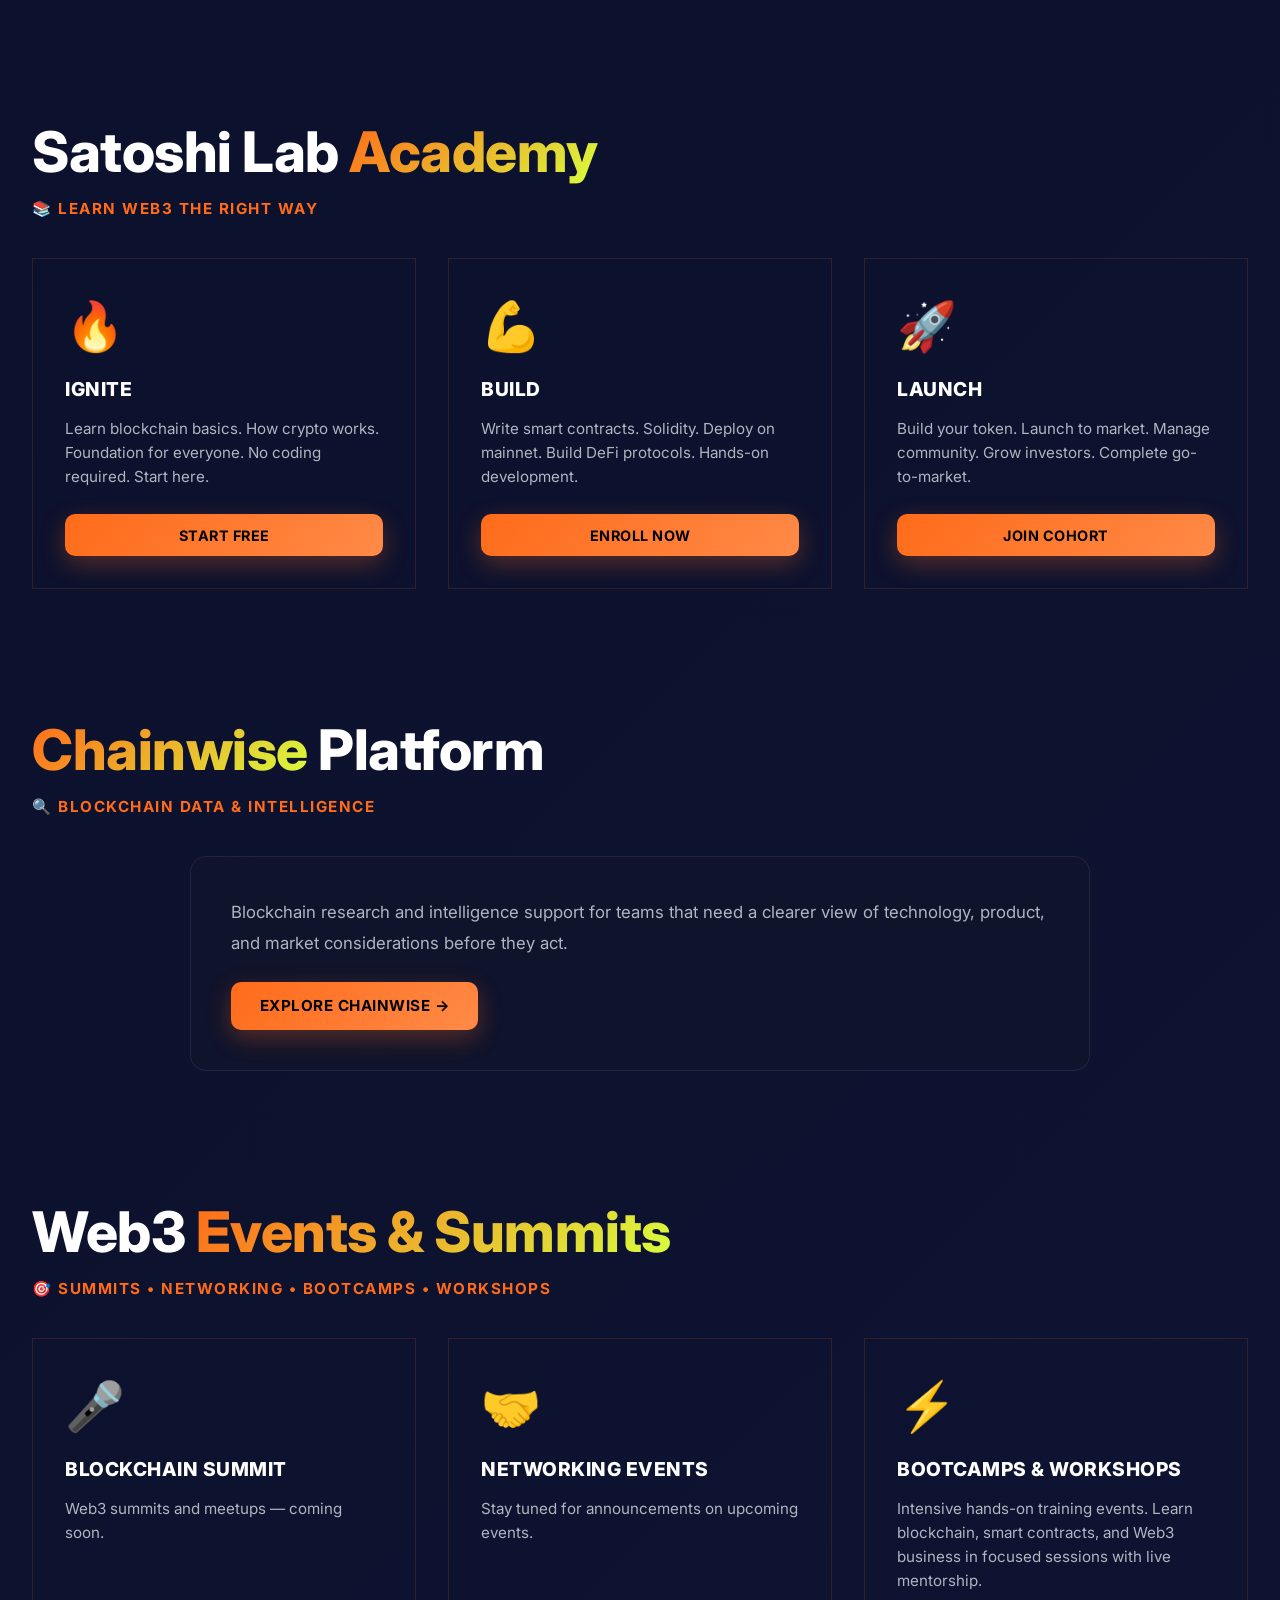
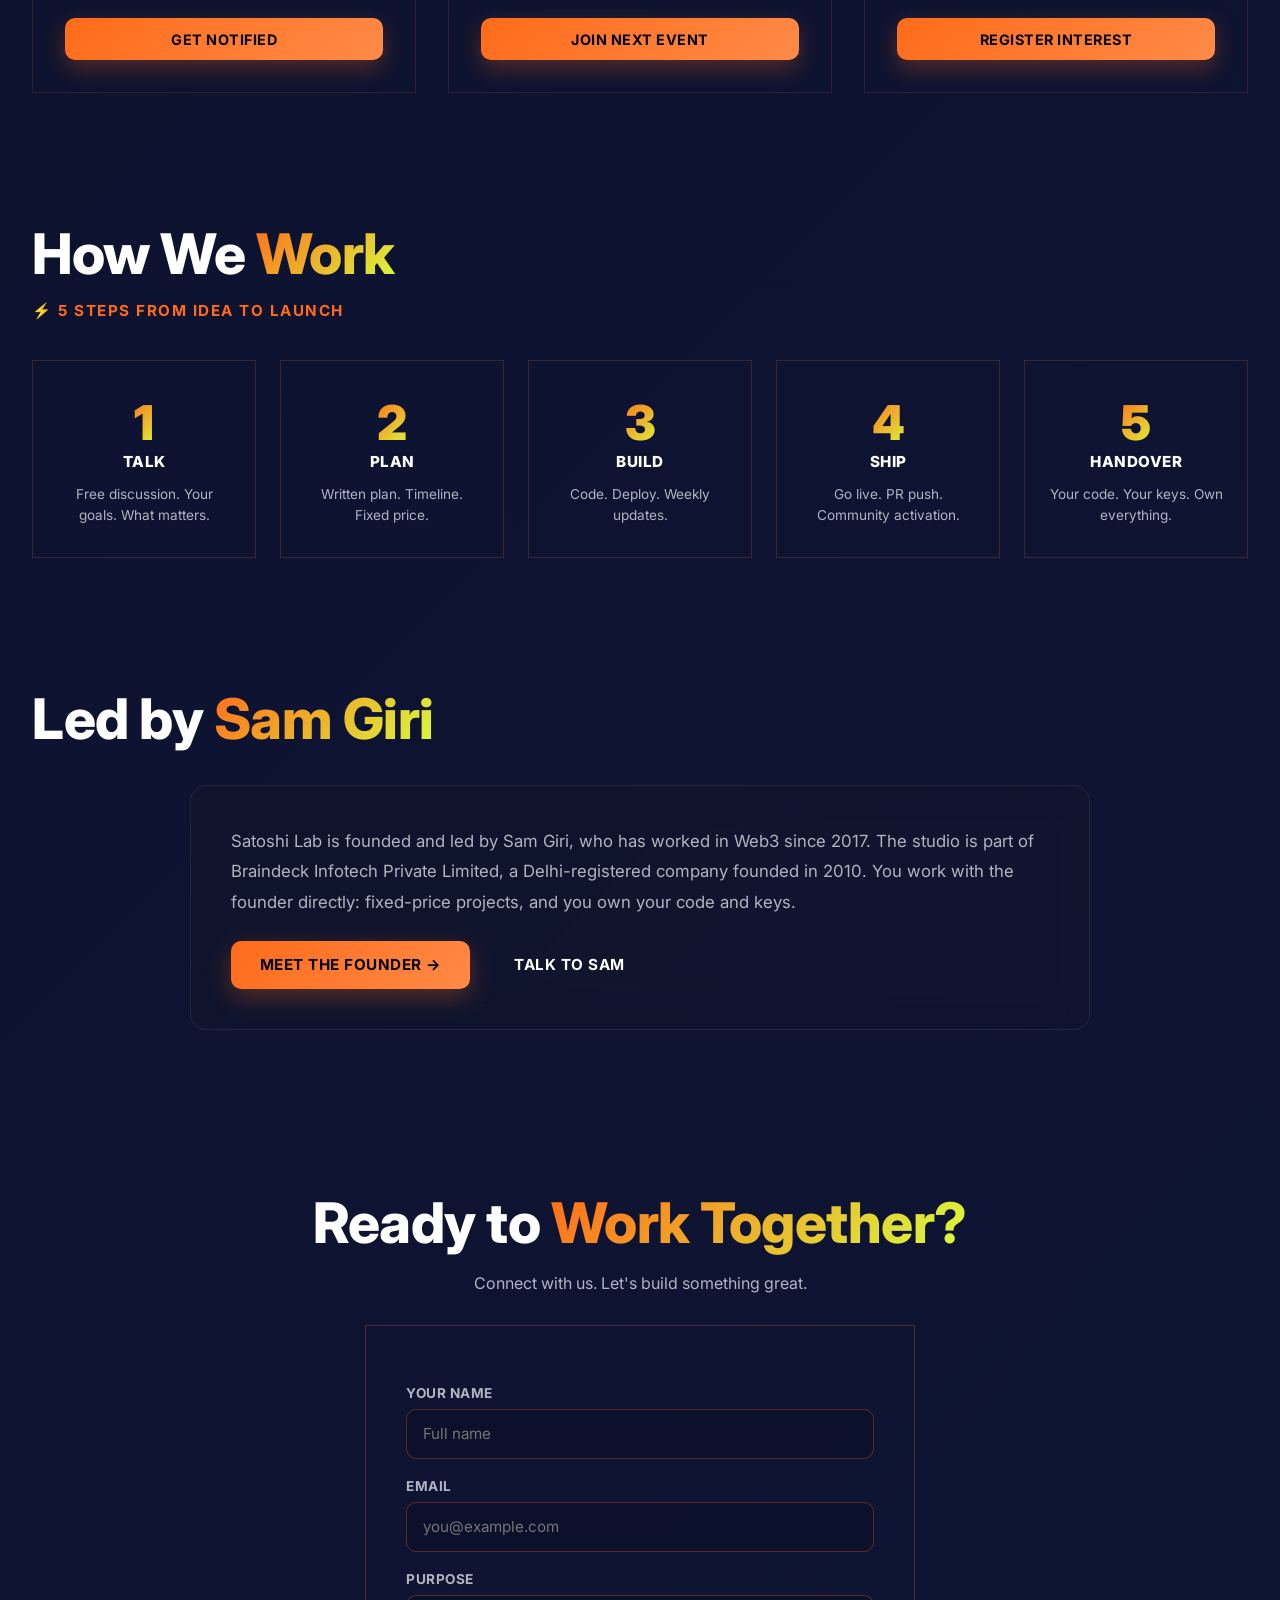
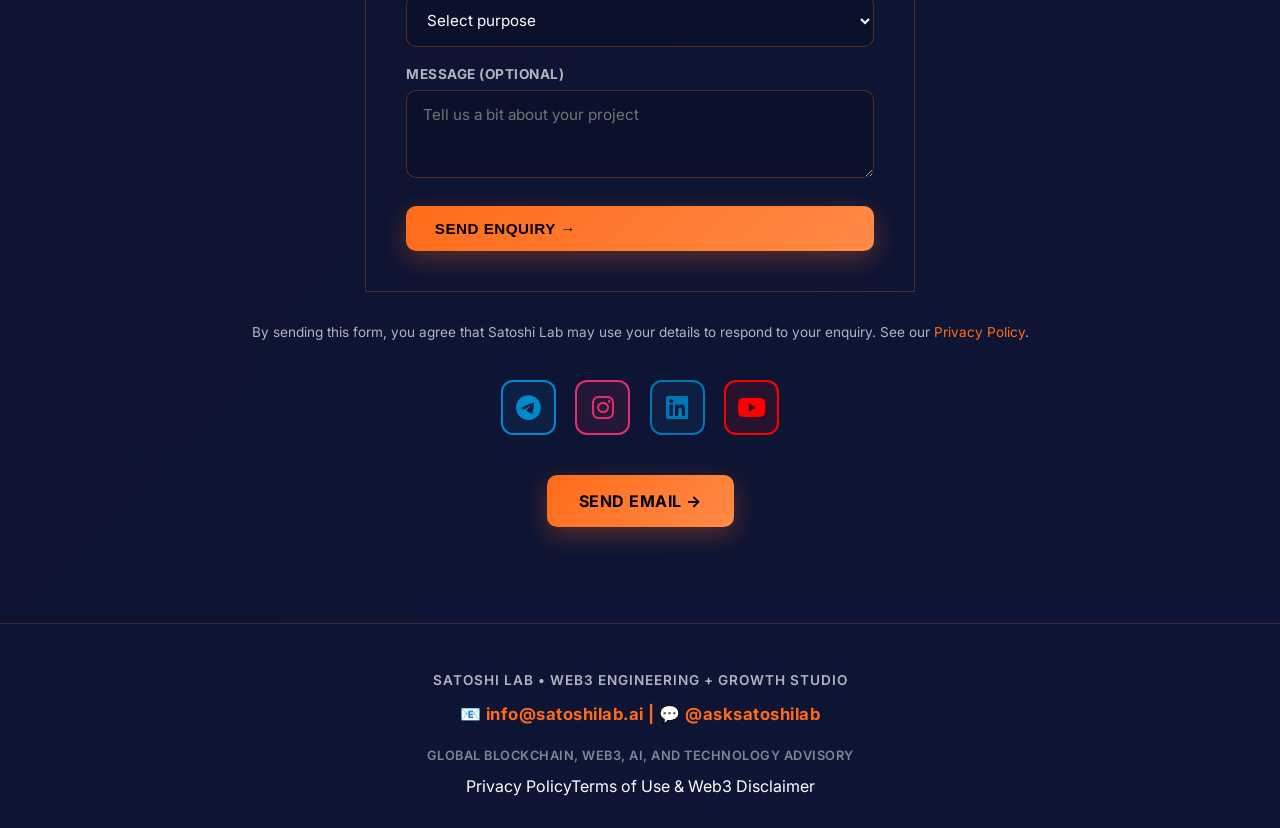
==== commit a01746ed: "Add 1200x630 share image for Open Graph and Twitter cards Co-Authored-By: Claude Sonnet 5.5 <noreply" ====
--- a/index.html
+++ b/index.html
@@ -10,13 +10,15 @@
 <link rel="canonical" href="https://www.satoshilab.ai/">
 <meta property="og:title" content="Satoshi Lab — Build it. Launch it. Own it.">
 <meta property="og:description" content="Web3 engineering and growth studio helping founders build, launch, and scale responsibly.">
-<meta property="og:image" content="https://www.satoshilab.ai/satoshi-lab-logo.png">
+<meta property="og:image" content="https://www.satoshilab.ai/satoshi-lab-og.png">
+<meta property="og:image:width" content="1200">
+<meta property="og:image:height" content="630">
 <meta property="og:url" content="https://www.satoshilab.ai/">
 <meta property="og:type" content="website">
 <meta name="twitter:card" content="summary_large_image">
 <meta name="twitter:title" content="Satoshi Lab — Build it. Launch it. Own it.">
 <meta name="twitter:description" content="Web3 engineering and growth studio helping founders build, launch, and scale responsibly.">
-<meta name="twitter:image" content="https://www.satoshilab.ai/satoshi-lab-logo.png">
+<meta name="twitter:image" content="https://www.satoshilab.ai/satoshi-lab-og.png">
 <script type="application/ld+json">
 {
   "@context": "https://schema.org",
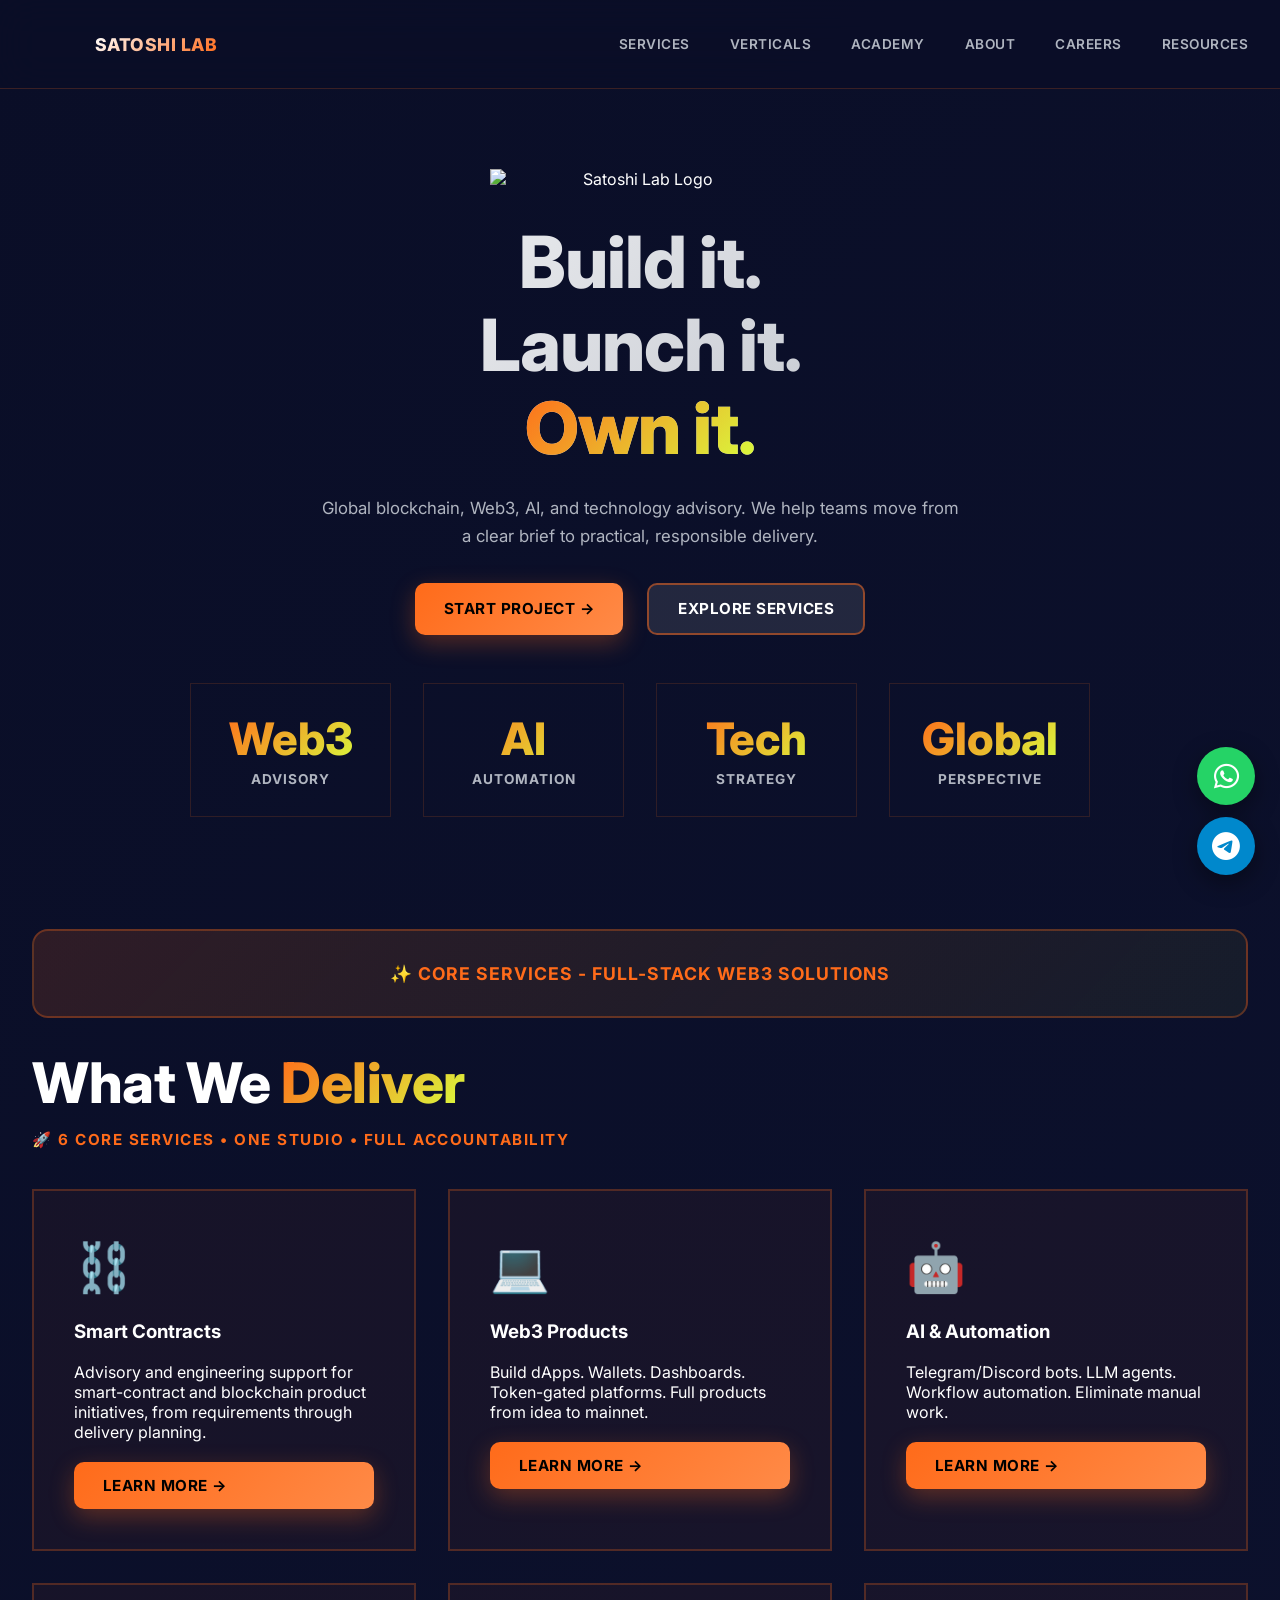
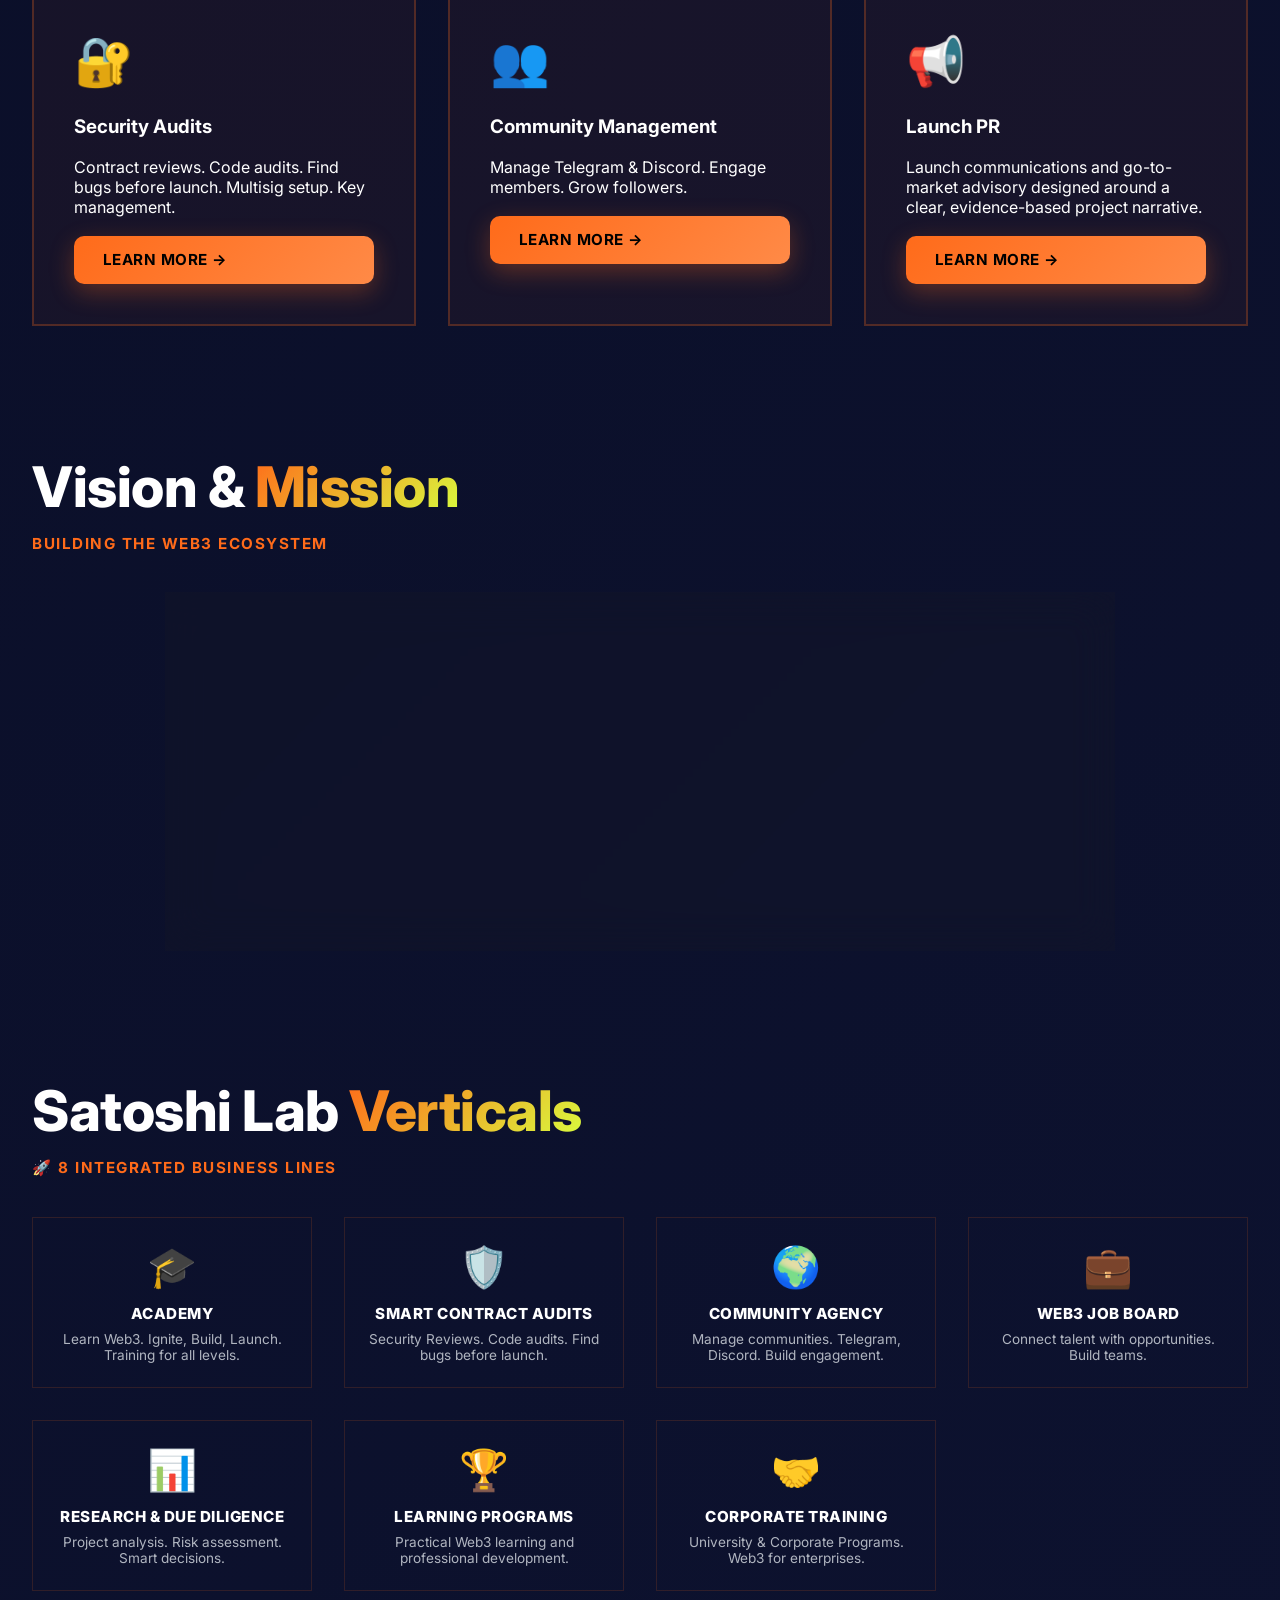
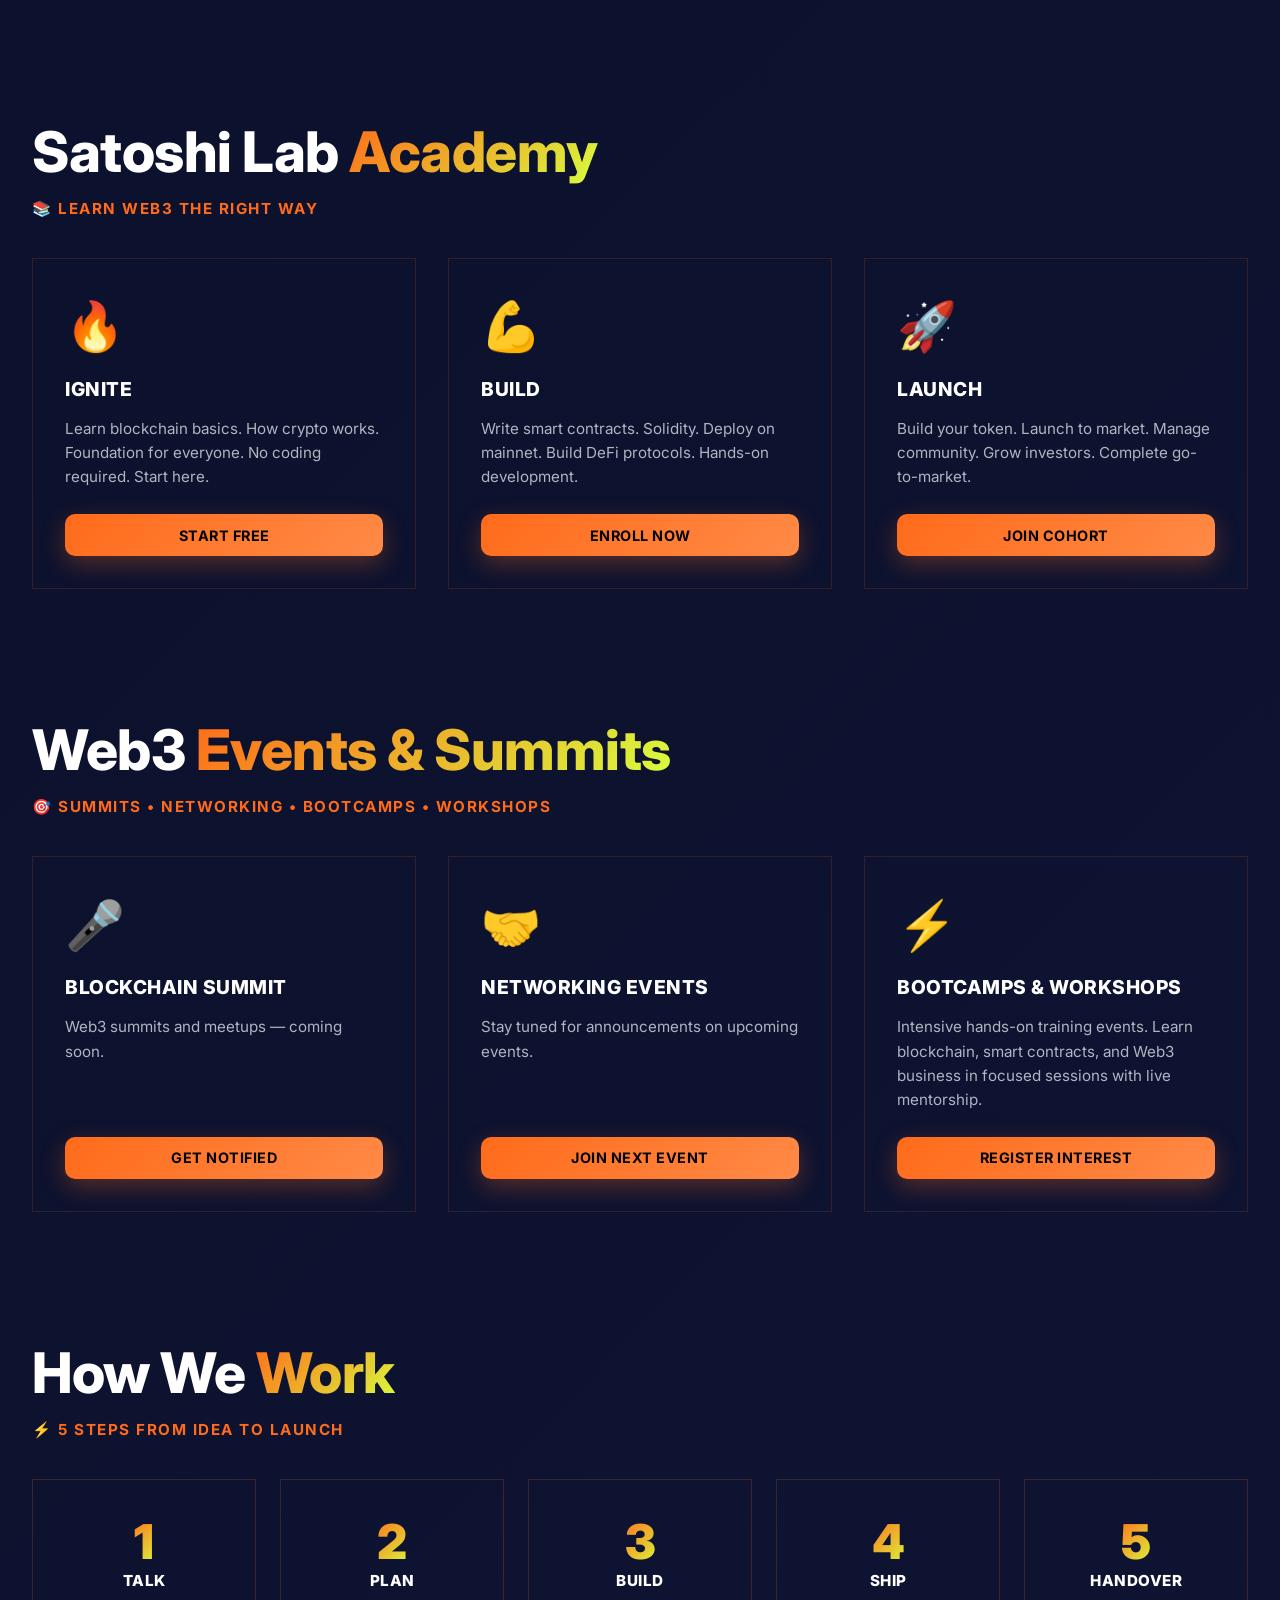
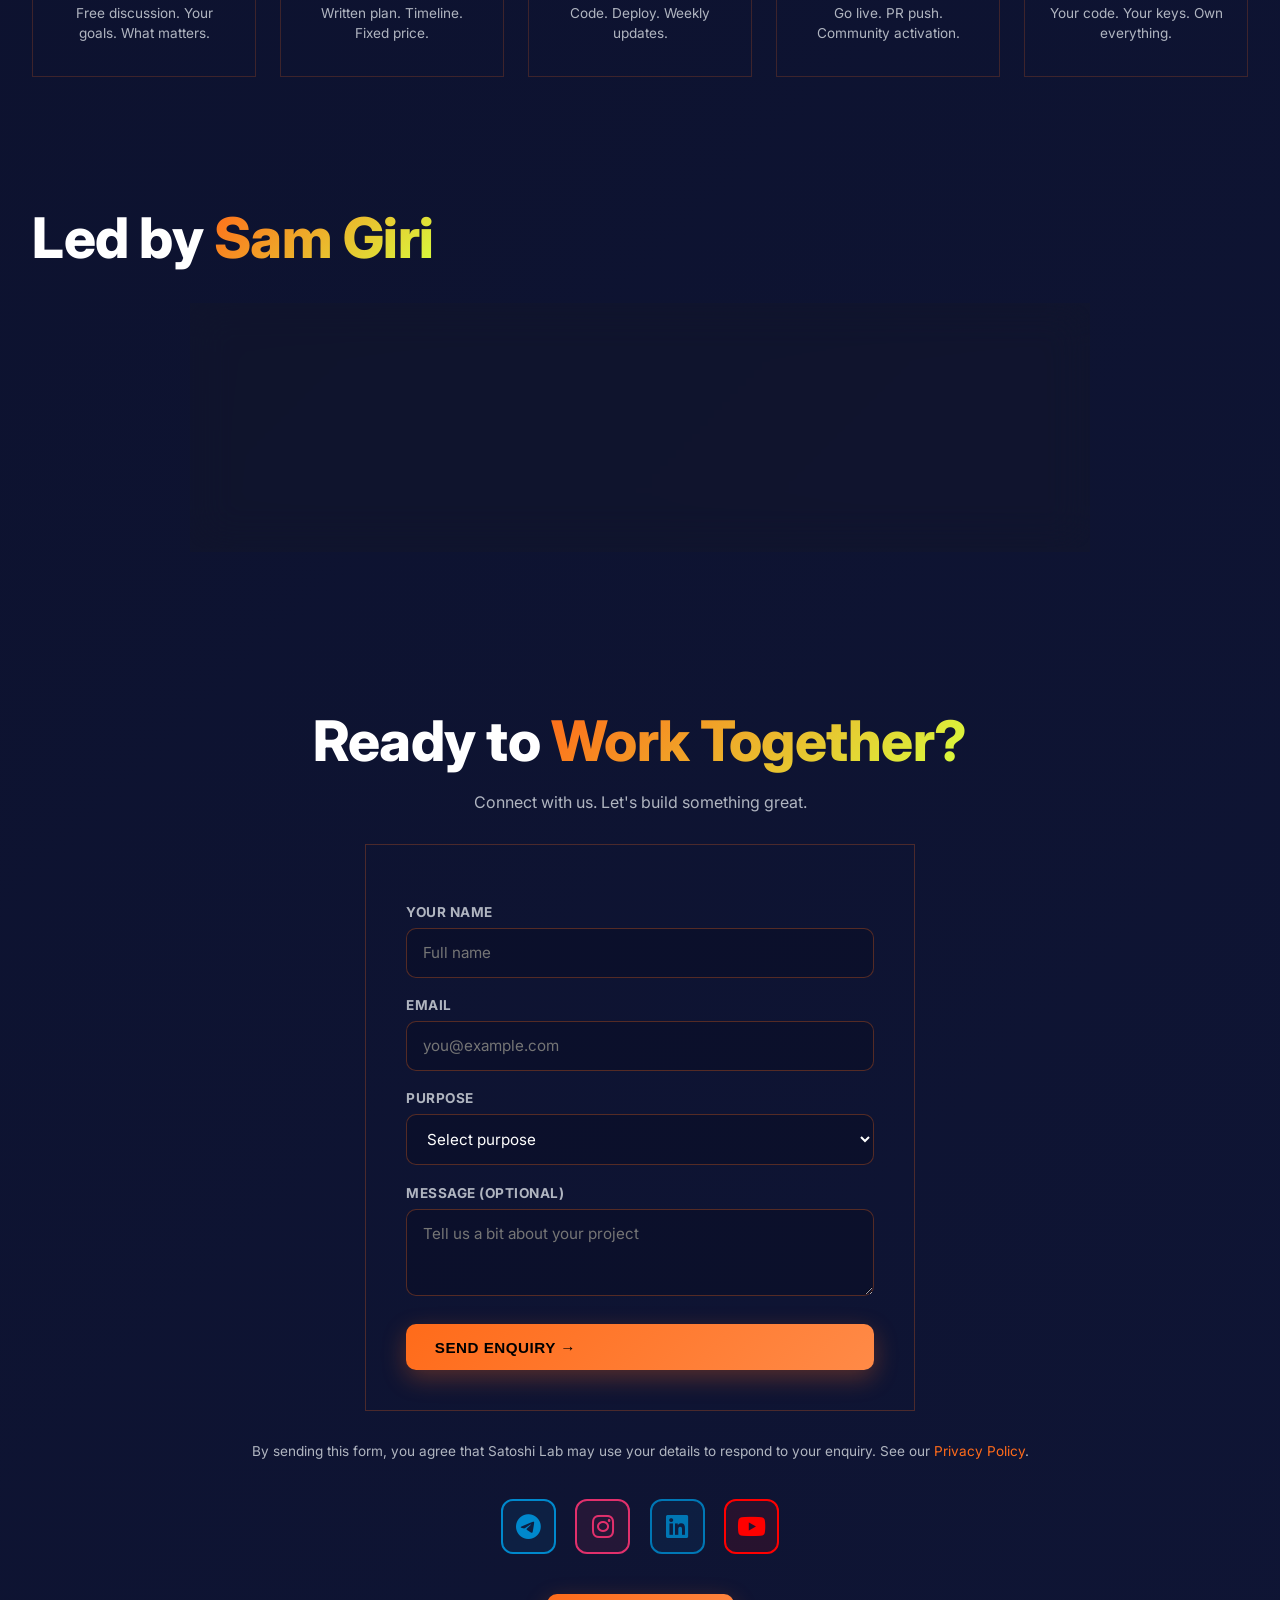
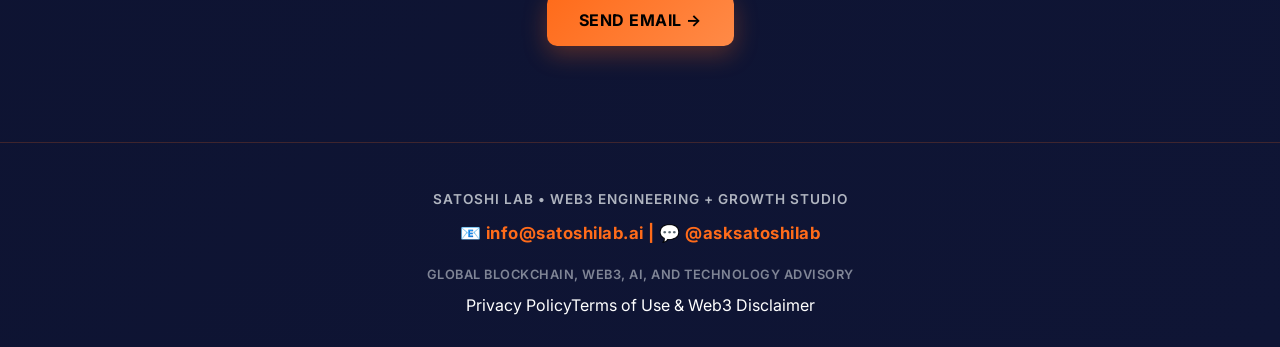
==== commit d33e3fda: "Remove Chainwise from home, About and founder card; update vertical count Co-Authored-By: Claude Son" ====
--- a/index.html
+++ b/index.html
@@ -910,12 +910,6 @@
     </div>
     
     <div class="vertical-card">
-      <div class="vertical-icon">🔎</div>
-      <h4>Chainwise</h4>
-      <p>Crypto Investigation & Verification. Market Intelligence.</p>
-    </div>
-    
-    <div class="vertical-card">
       <div class="vertical-icon">🛡️</div>
       <h4>Smart Contract Audits</h4>
       <p>Security Reviews. Code audits. Find bugs before launch.</p>
@@ -979,19 +973,6 @@
       <p>Build your token. Launch to market. Manage community. Grow investors. Complete go-to-market.</p>
       <a href="aurora_academy.html" class="btn btn-primary">Join Cohort</a>
     </div>
-  </div>
-</section>
-
-<!-- CHAINWISE PLATFORM -->
-<section id="chainwise">
-  <h2><span class="accent-text">Chainwise</span> Platform</h2>
-  <p class="section-subtitle">🔍 Blockchain Data & Intelligence</p>
-  
-  <div class="glass" style="padding: 2.5rem; margin: 0 auto; max-width: 900px;">
-    <p style="font-size: 1.05rem; line-height: 1.8; color: var(--text-secondary);">
-      Blockchain research and intelligence support for teams that need a clearer view of technology, product, and market considerations before they act.
-    </p>
-    <a href="https://www.thechainwise.com/" class="btn btn-primary" style="margin-top: 1.5rem;" target="_blank" rel="noopener">Explore Chainwise →</a>
   </div>
 </section>
 
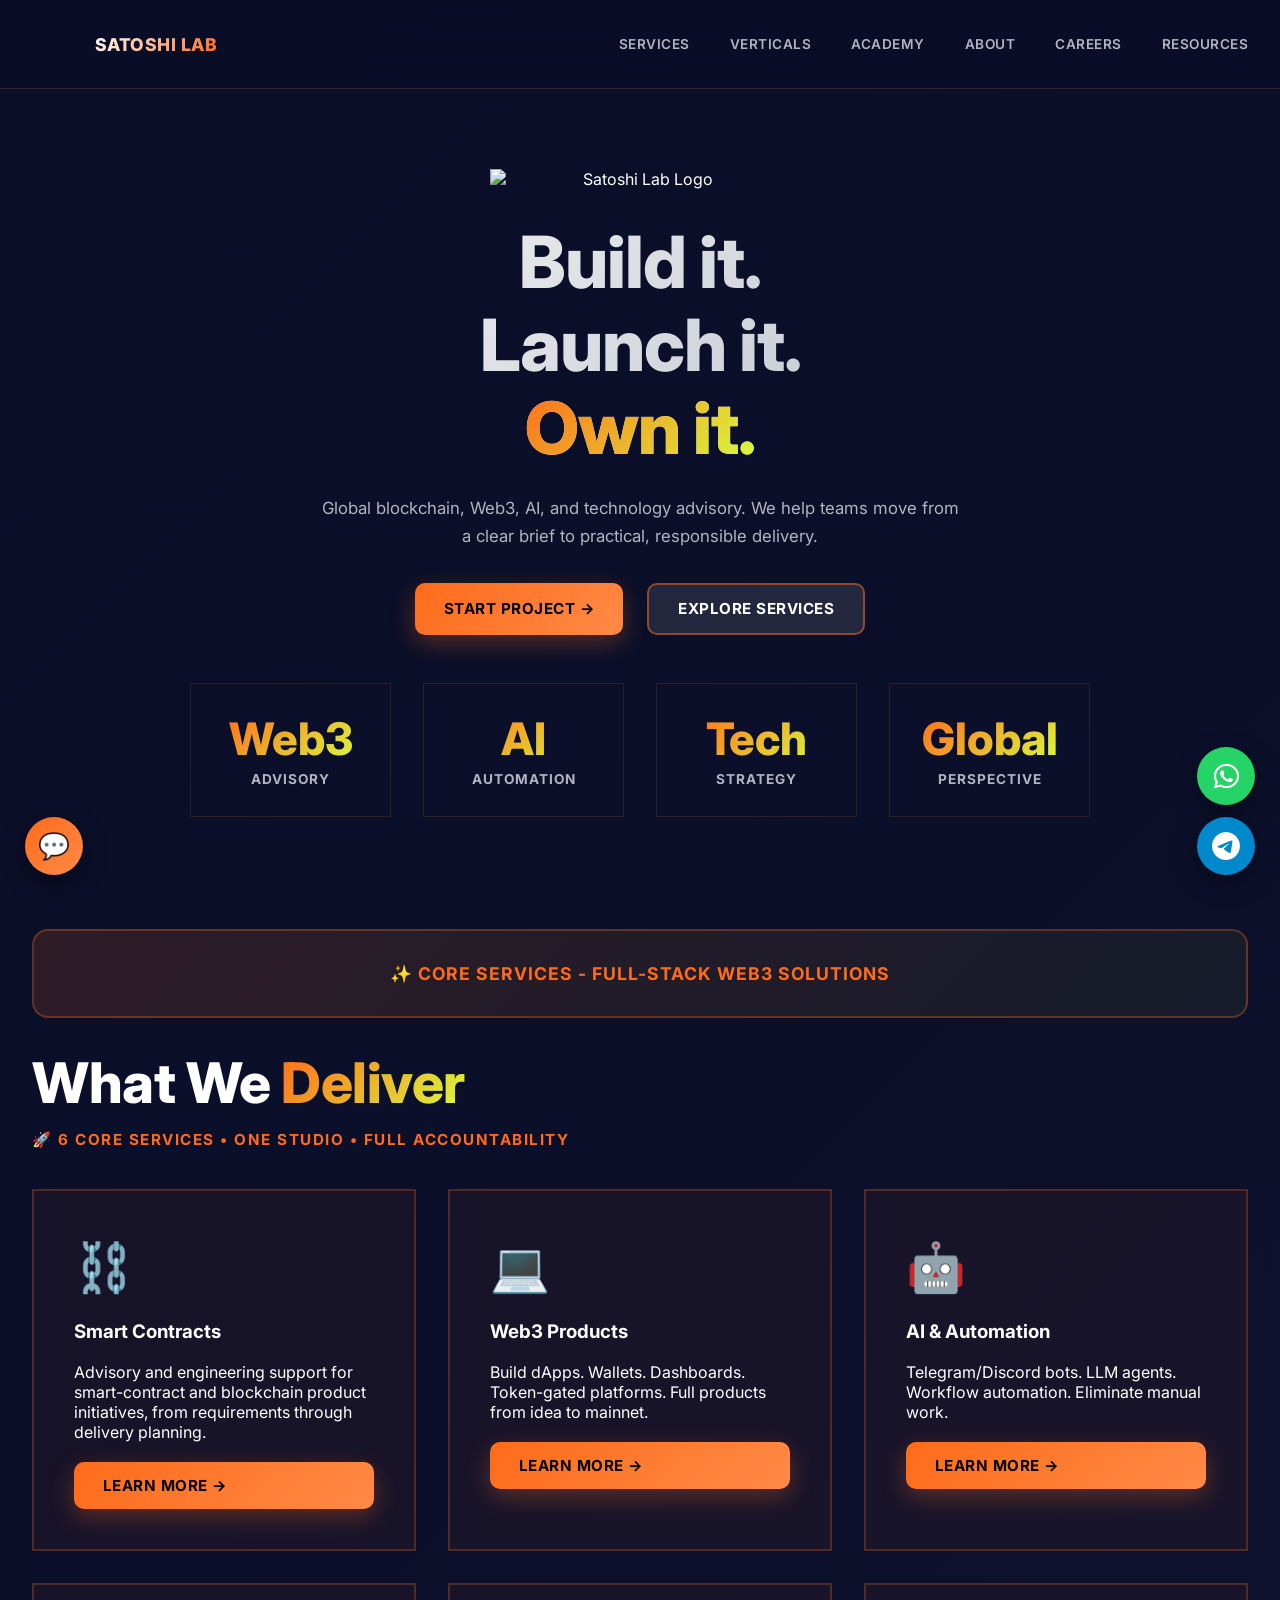
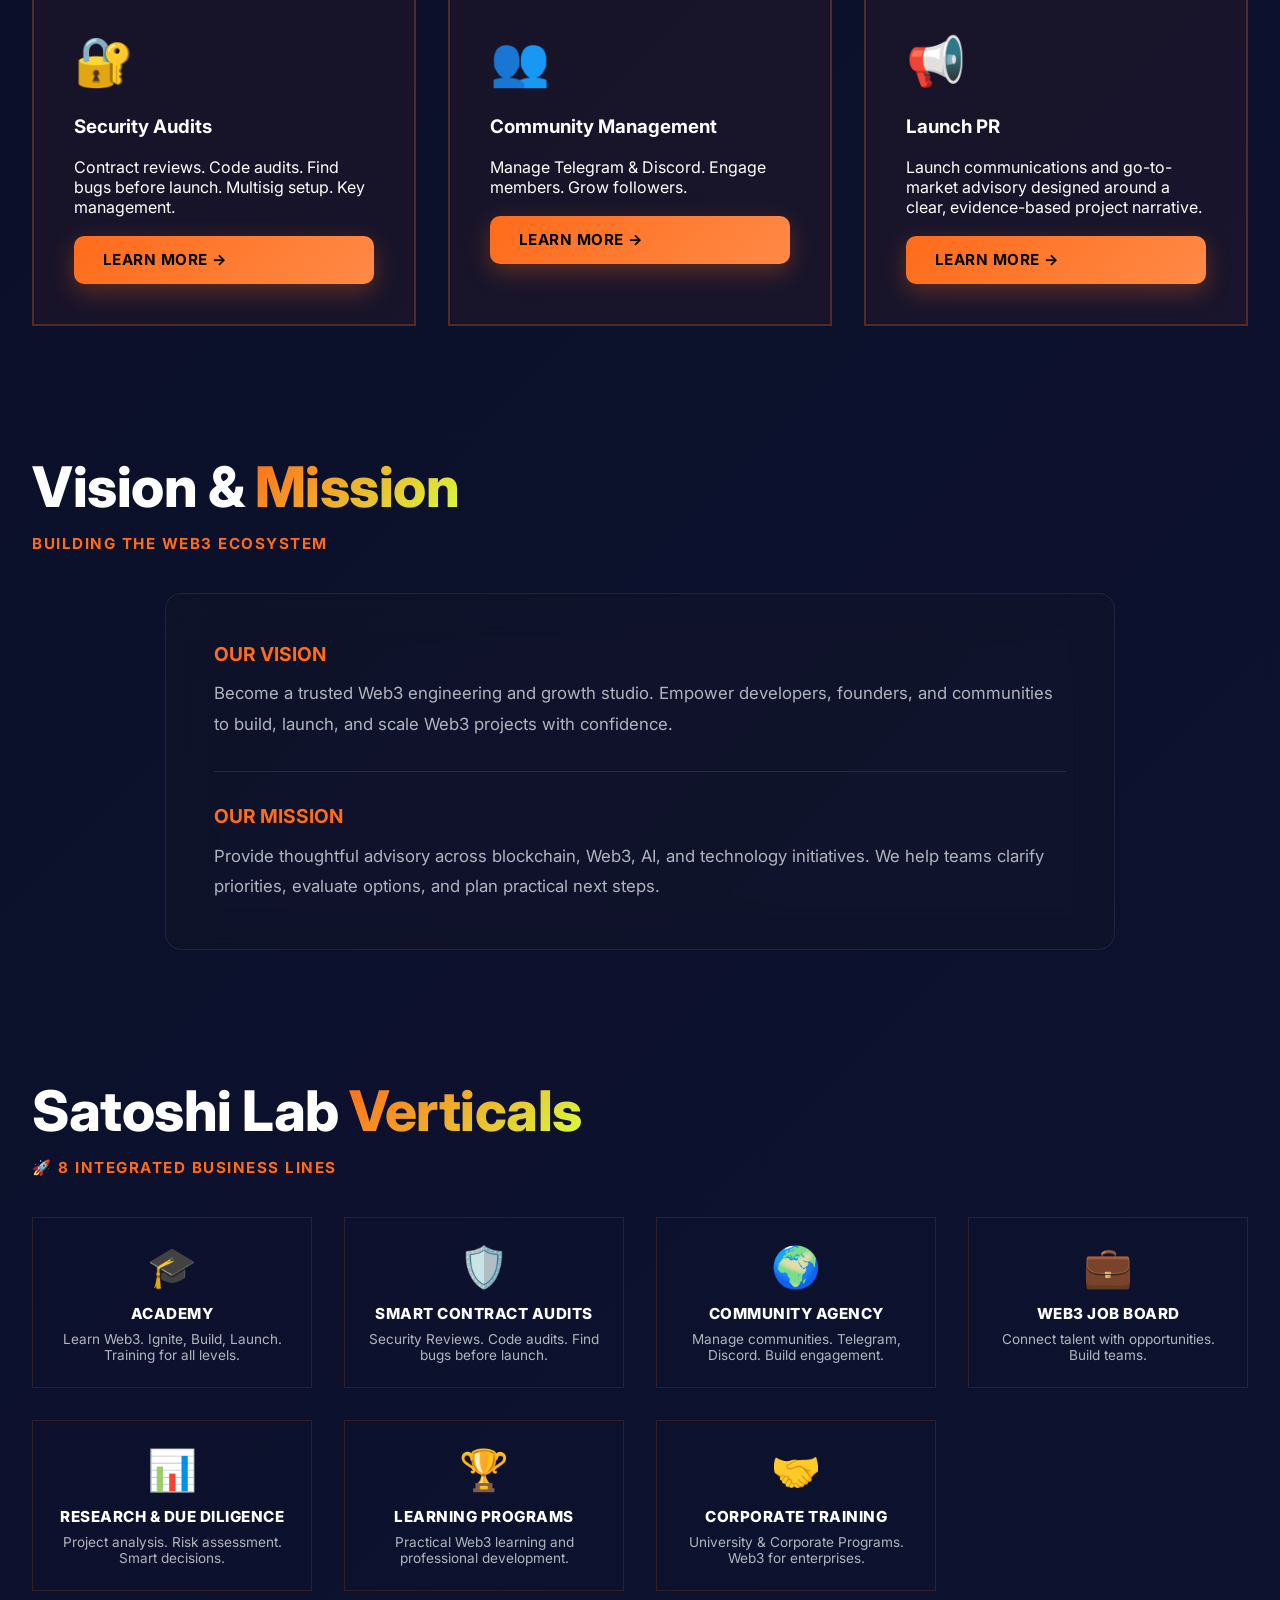
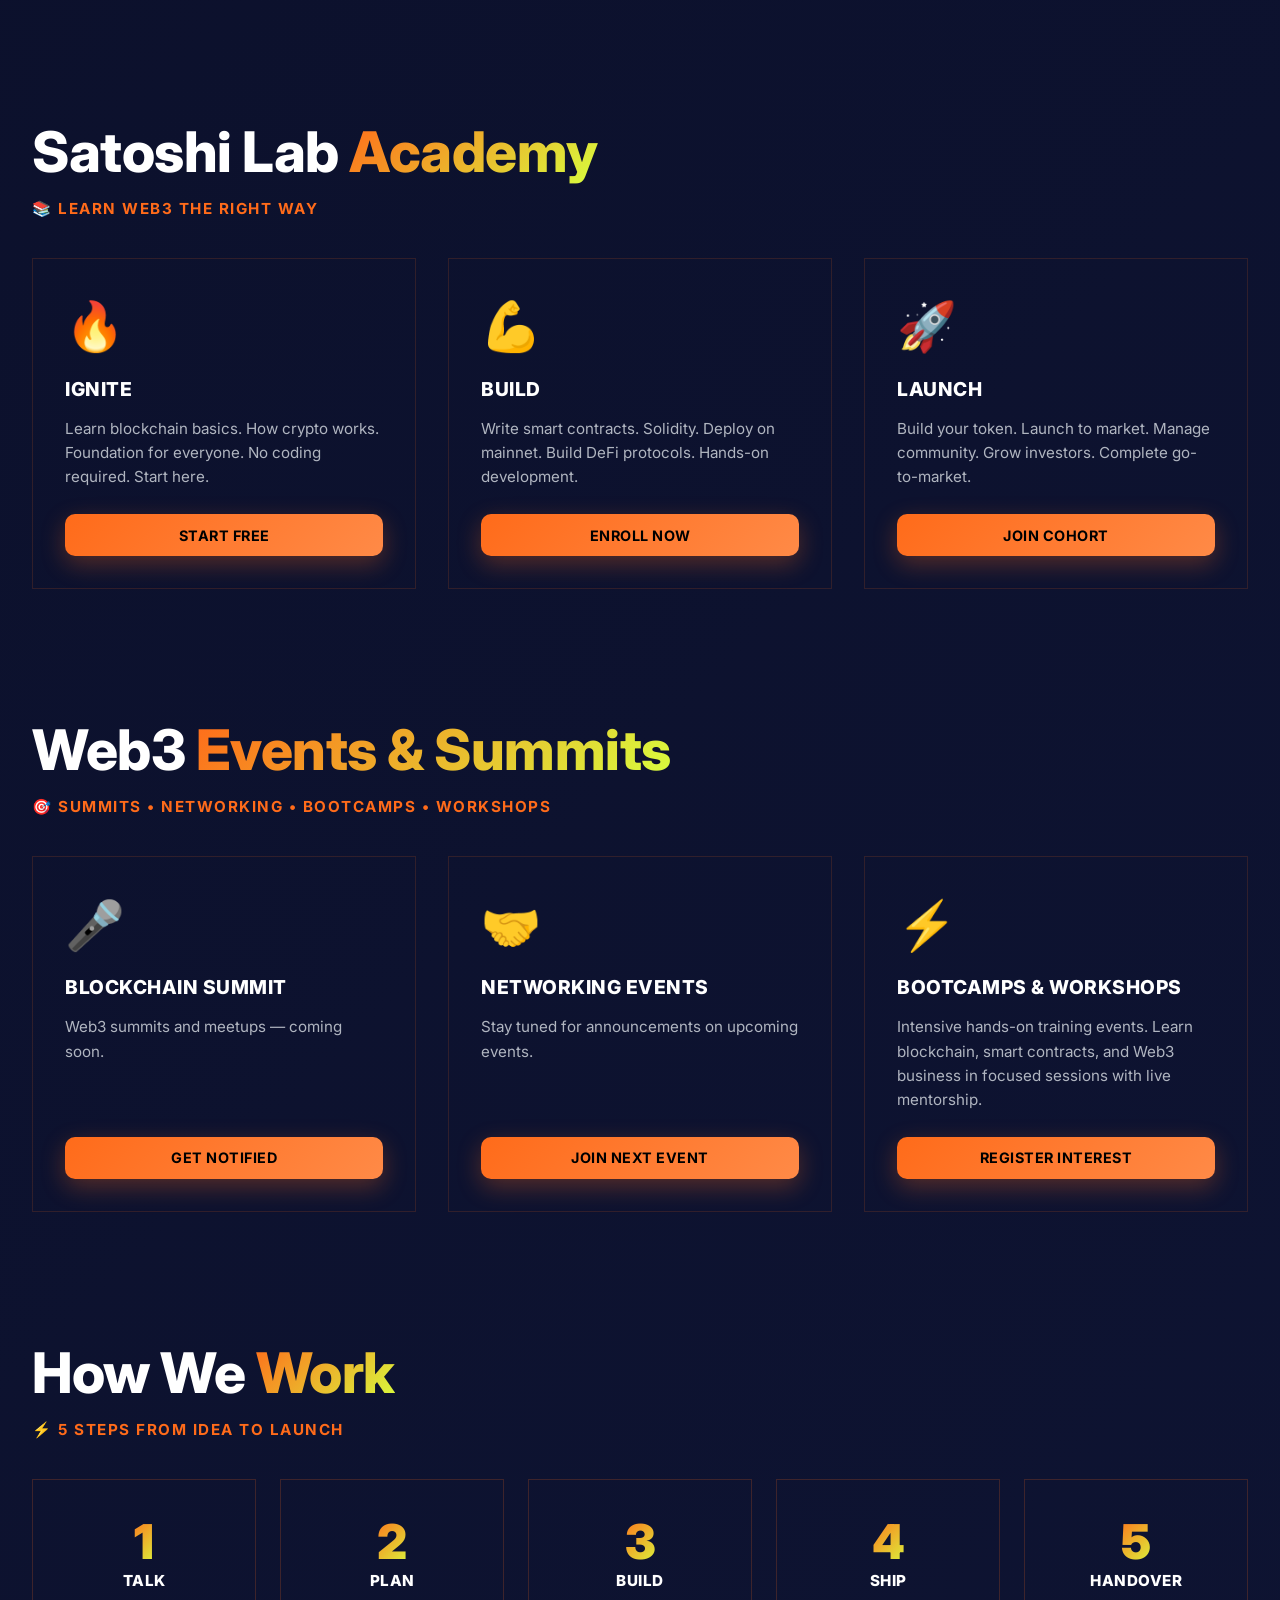
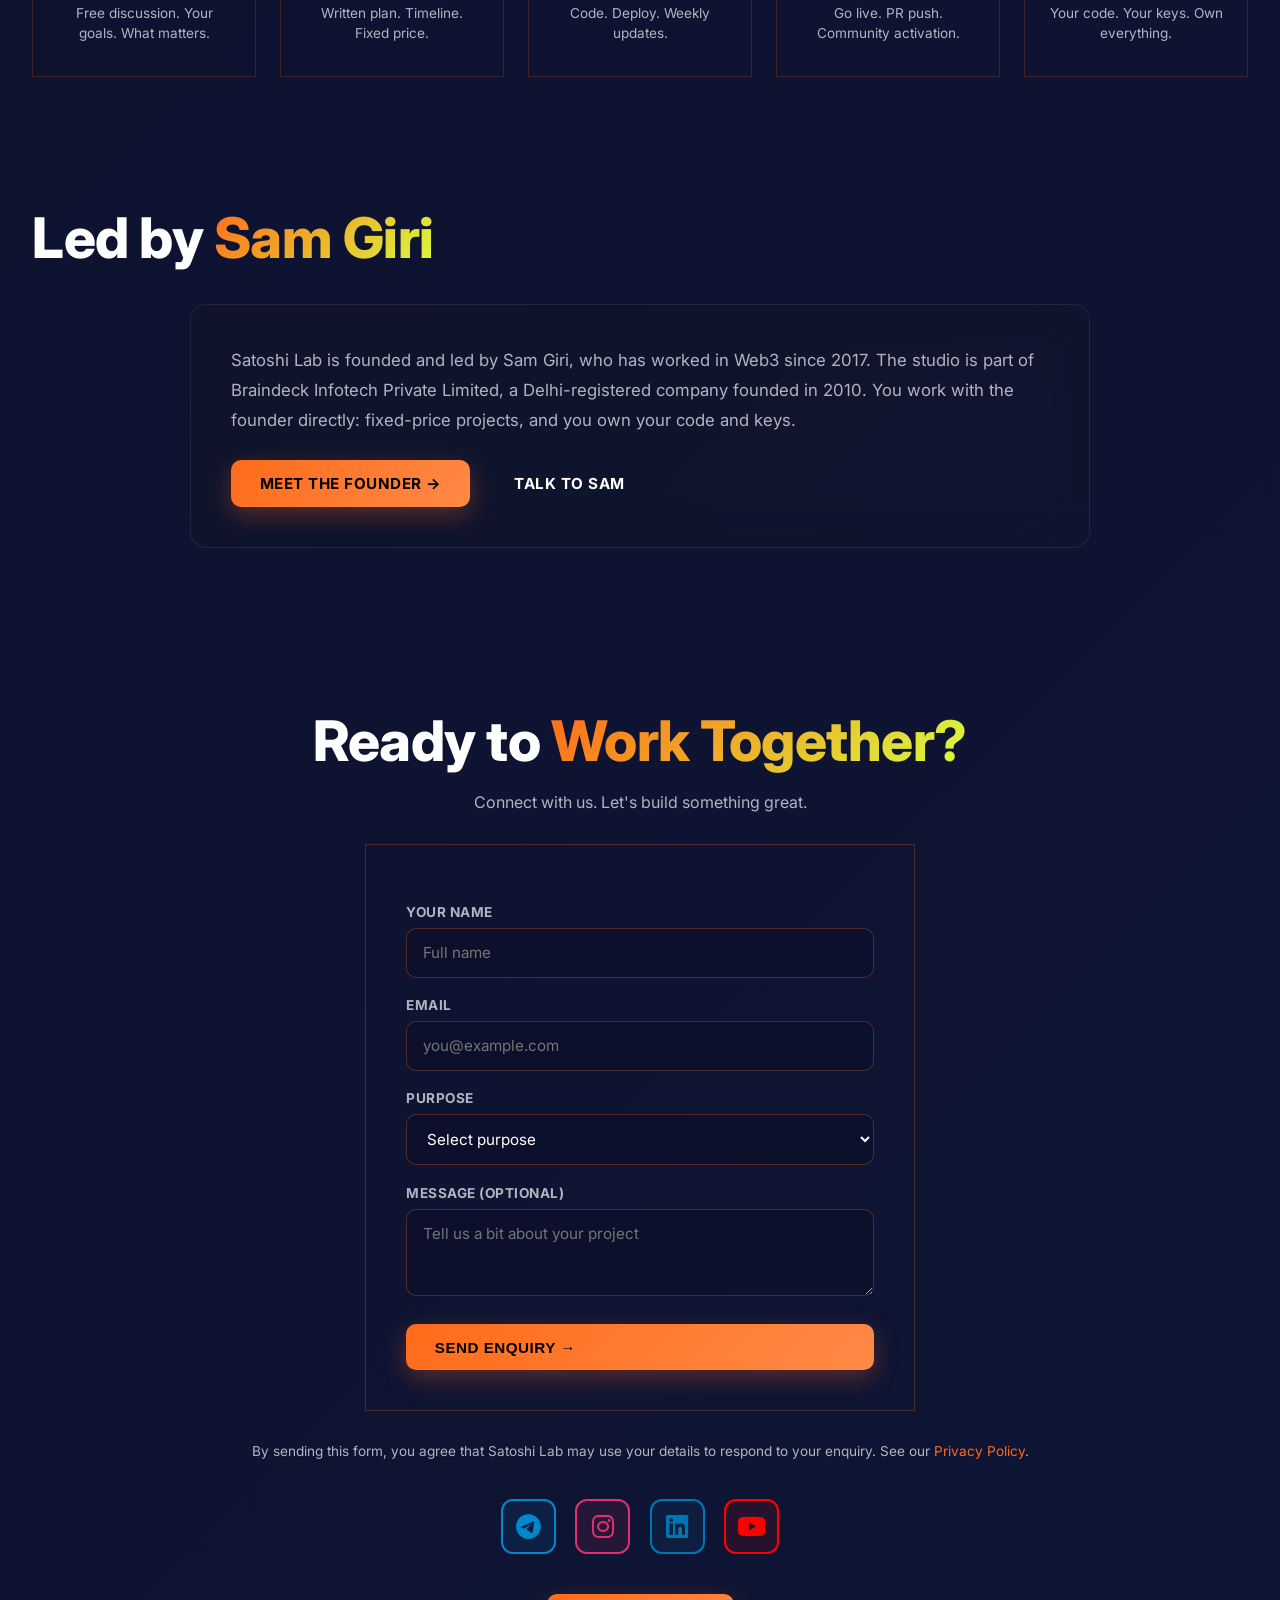
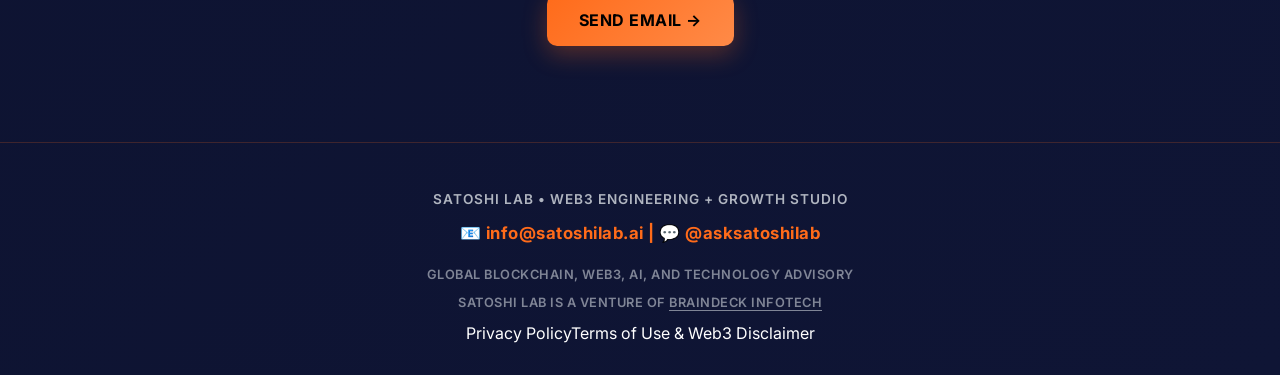
==== commit dbe35abd: "Unify contact points: single WhatsApp, Braindeck links, form spam filter - All WhatsApp buttons and " ====
--- a/index.html
+++ b/index.html
@@ -1062,6 +1062,7 @@
 
   <form class="enquiry-form" action="https://formspree.io/f/mwvgogbv" method="POST">
     <input type="hidden" name="_source" value="Homepage enquiry">
+    <input type="text" name="_gotcha" style="display:none" tabindex="-1" autocomplete="off" aria-hidden="true">
     <input type="hidden" name="_subject" value="New homepage enquiry — Satoshi Lab">
     <label for="contact-name">Your Name</label>
     <input type="text" id="contact-name" name="name" placeholder="Full name" required>
@@ -1114,13 +1115,14 @@
     <div class="contact-info">📧 info@satoshilab.ai  |  💬 @asksatoshilab</div>
     
     <p style="font-size: 0.8rem; color: var(--text-secondary); margin-top: 1.5rem; opacity: 0.7;">Global blockchain, Web3, AI, and technology advisory</p>
+    <p style="font-size: 0.8rem; color: var(--text-secondary); margin-top: .5rem; opacity: 0.7;">Satoshi Lab is a venture of <a href="https://www.braindeck.in" target="_blank" rel="noopener" style="color:inherit;text-decoration:underline;text-underline-offset:3px">Braindeck Infotech</a></p>
     <div class="legal-links"><a href="privacy.html">Privacy Policy</a><a href="terms.html">Terms of Use &amp; Web3 Disclaimer</a></div>
   </footer-content>
 </footer>
 
 <!-- FLOATING CONNECT BUTTONS -->
 <div class="float-connect">
-  <a href="https://wa.me/919211552233" class="float-btn float-whatsapp" title="Chat on WhatsApp" target="_blank">
+  <a href="https://wa.me/971585874793" class="float-btn float-whatsapp" title="Chat on WhatsApp" target="_blank">
     <i class="fab fa-whatsapp"></i>
   </a>
   <a href="https://t.me/asksatoshilab" class="float-btn float-telegram" title="Chat on Telegram" target="_blank">
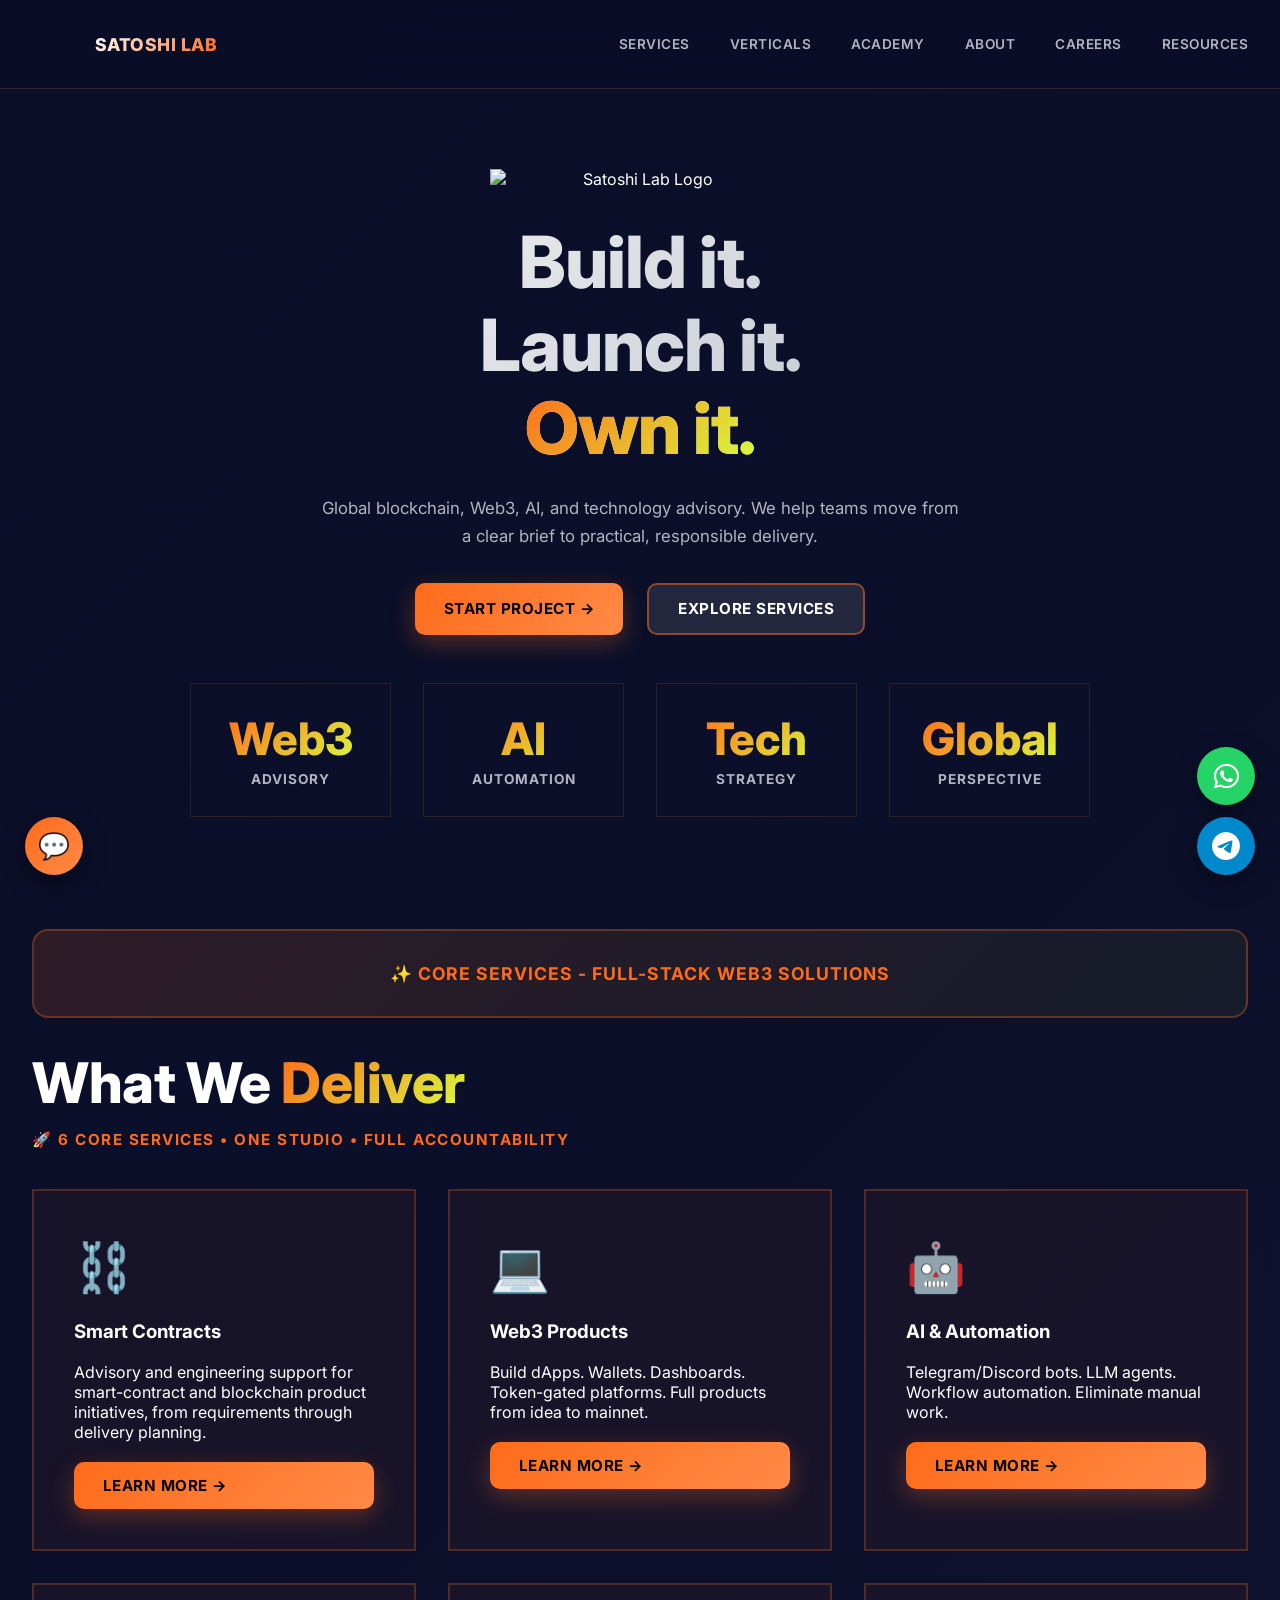
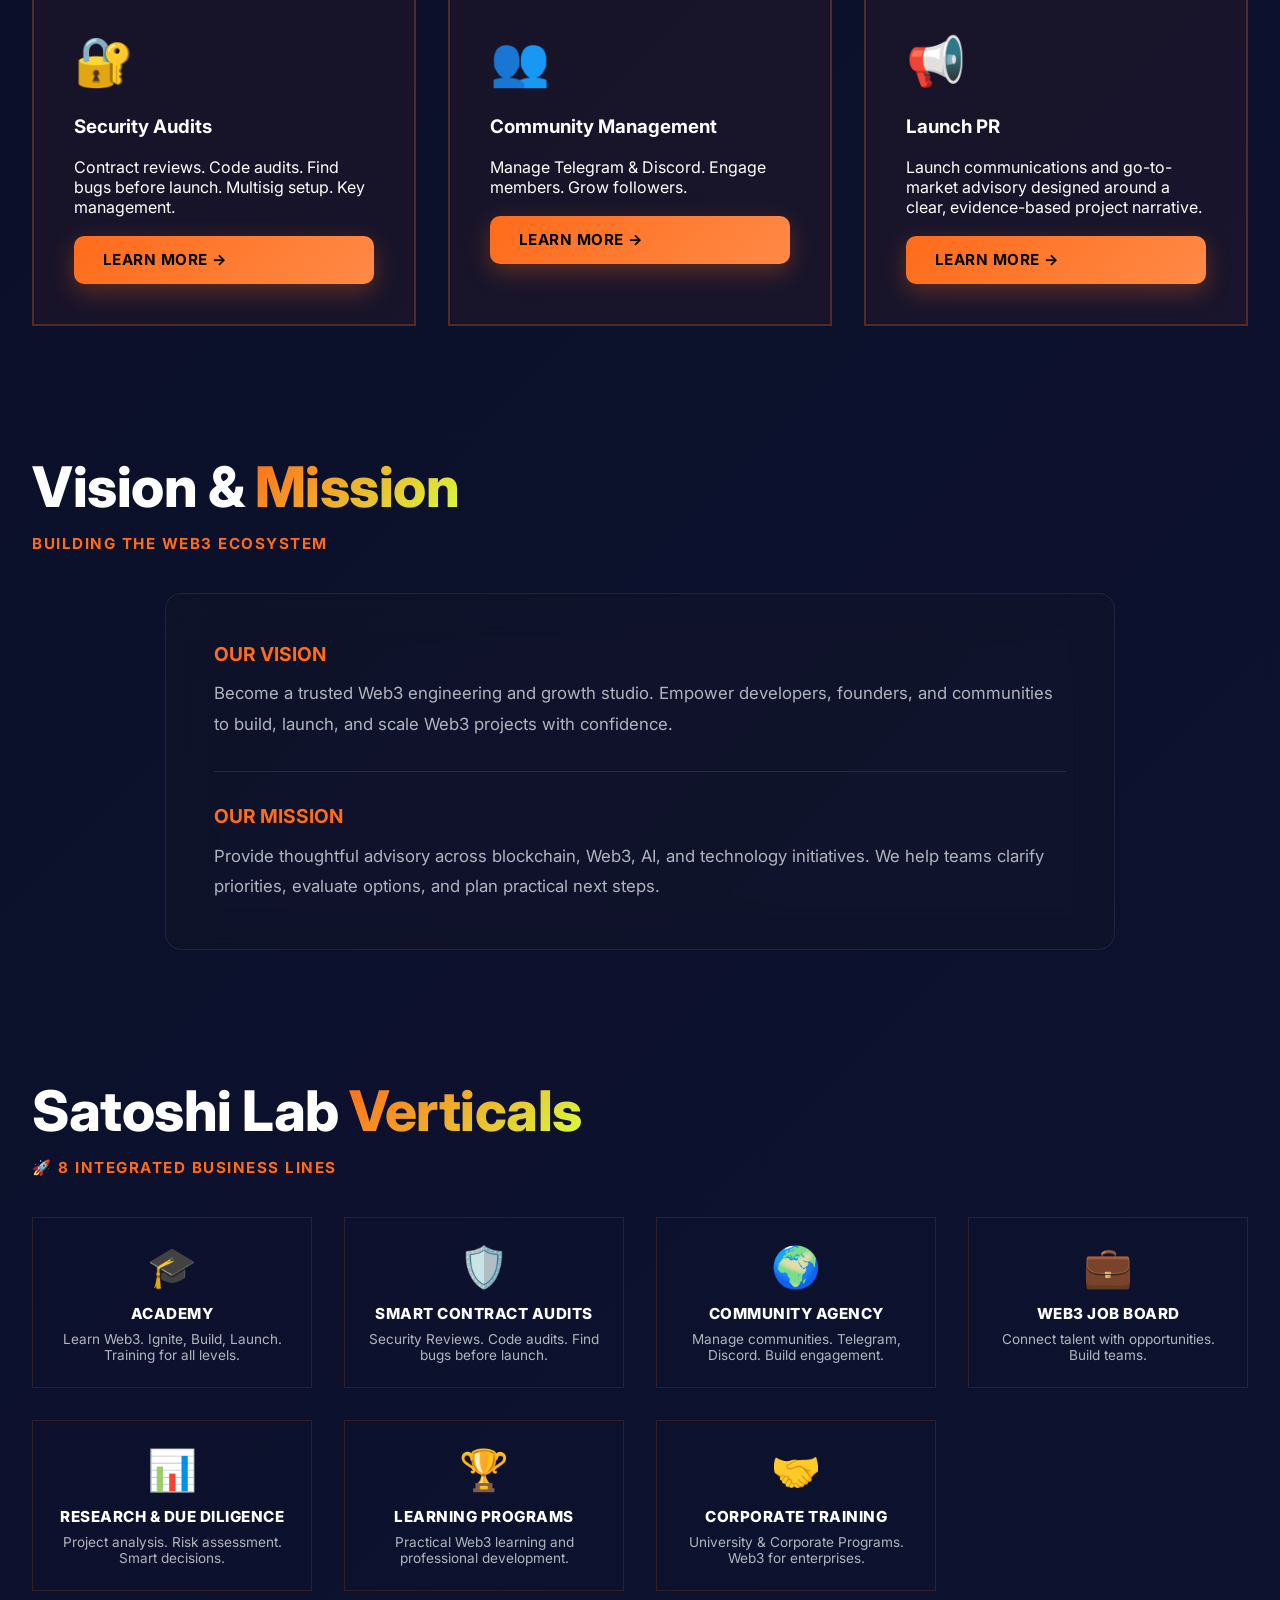
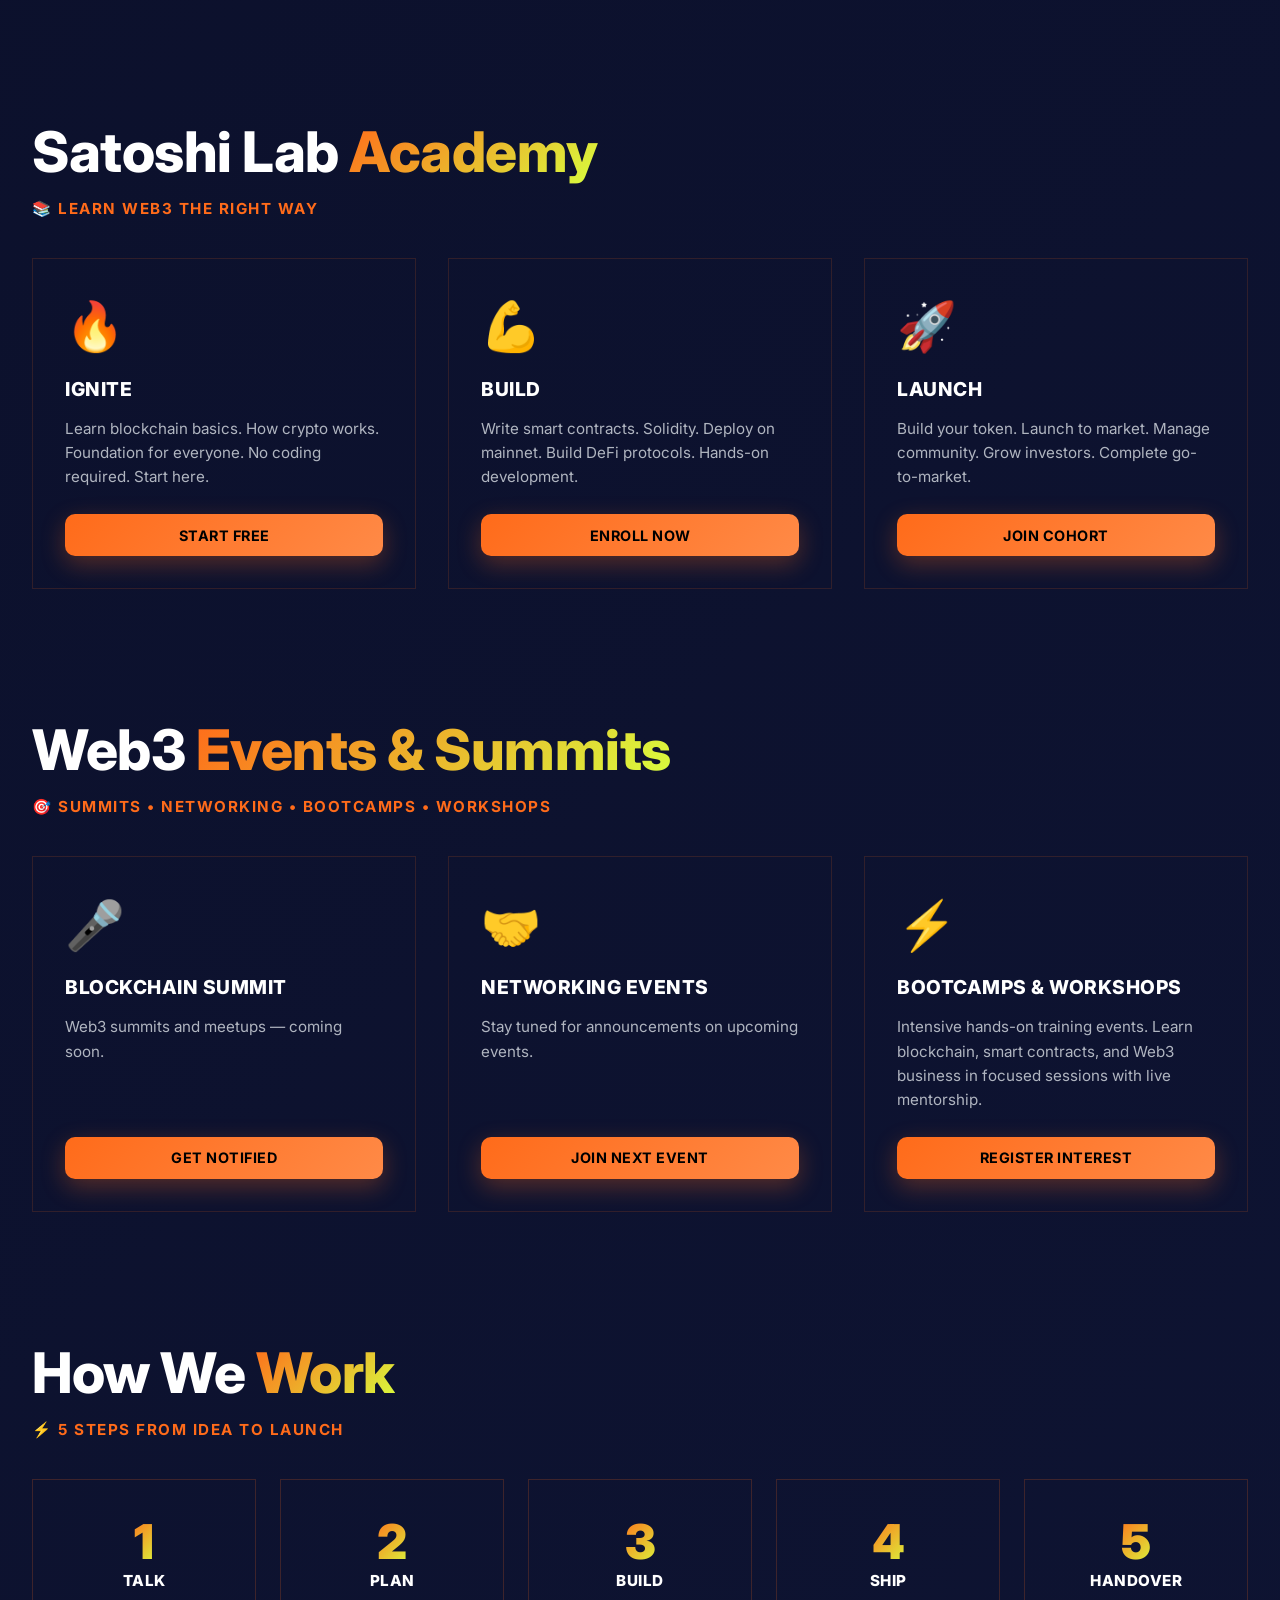
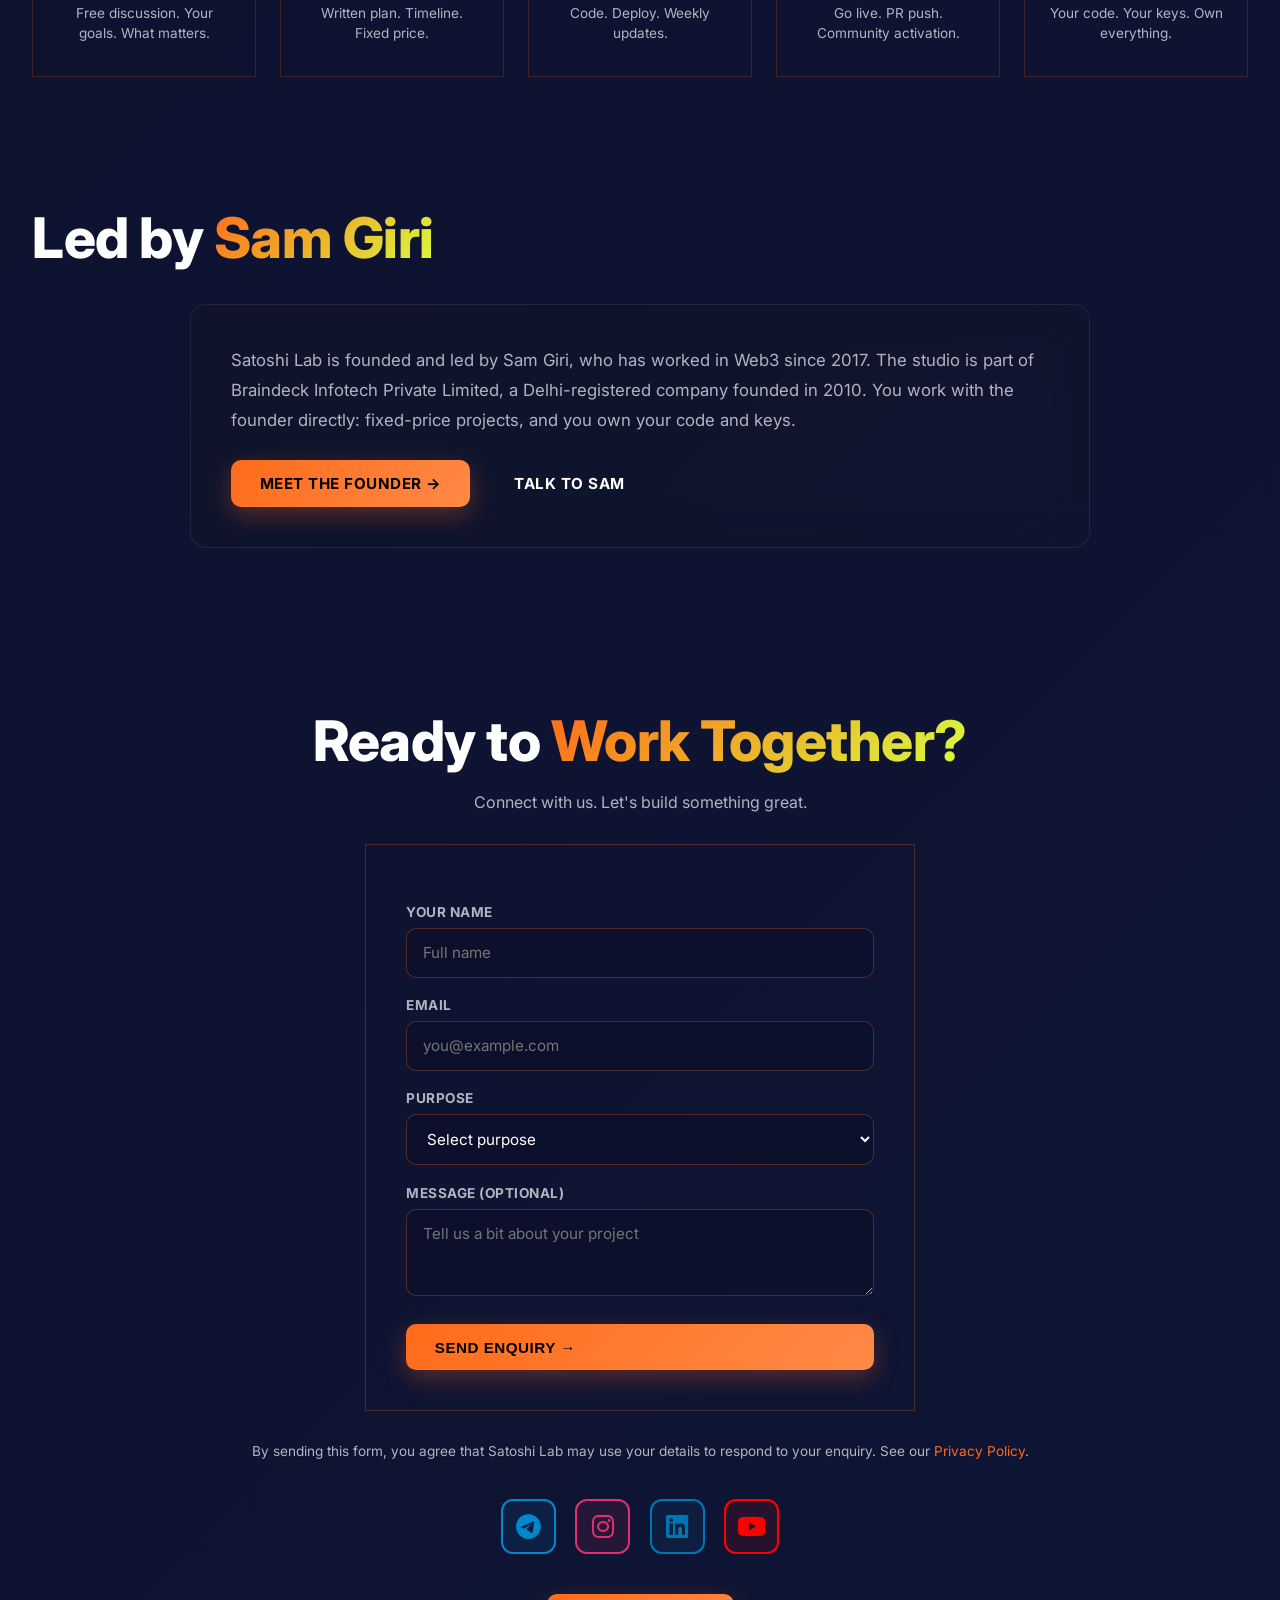
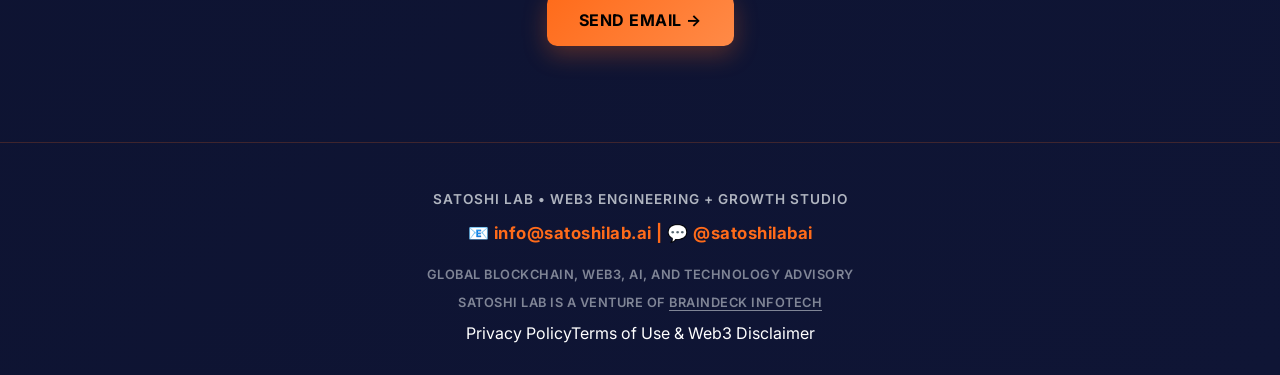
==== commit ed025117: "Telegram: switch public handle to @satoshilabai Co-Authored-By: Claude Sonnet 5.5 <noreply@anthropic" ====
--- a/index.html
+++ b/index.html
@@ -44,7 +44,7 @@
         "https://www.instagram.com/satoshilab.ai/",
         "https://www.linkedin.com/company/143481988/",
         "https://www.youtube.com/@SatoshiLabAI",
-        "https://t.me/asksatoshilab"
+        "https://t.me/satoshilabai"
       ]
     },
     {
@@ -1089,7 +1089,7 @@
   <p style="color: var(--text-secondary); font-size: 0.85rem; margin-bottom: 2rem;">By sending this form, you agree that Satoshi Lab may use your details to respond to your enquiry. See our <a href="privacy.html" style="color: var(--orange);">Privacy Policy</a>.</p>
 
   <div class="social-links">
-    <a href="https://t.me/asksatoshilab" class="social-link social-telegram" title="Telegram">
+    <a href="https://t.me/satoshilabai" class="social-link social-telegram" title="Telegram">
       <i class="fab fa-telegram"></i>
     </a>
     <a href="https://www.instagram.com/satoshilab.ai/" class="social-link social-instagram" title="Instagram" target="_blank" rel="noopener">
@@ -1112,7 +1112,7 @@
   <footer-content>
     <p style="font-size: 0.85rem; color: var(--text-secondary); margin-bottom: 1rem; text-transform: uppercase; letter-spacing: 1px;">Satoshi Lab • Web3 Engineering + Growth Studio</p>
     
-    <div class="contact-info">📧 info@satoshilab.ai  |  💬 @asksatoshilab</div>
+    <div class="contact-info">📧 info@satoshilab.ai  |  💬 @satoshilabai</div>
     
     <p style="font-size: 0.8rem; color: var(--text-secondary); margin-top: 1.5rem; opacity: 0.7;">Global blockchain, Web3, AI, and technology advisory</p>
     <p style="font-size: 0.8rem; color: var(--text-secondary); margin-top: .5rem; opacity: 0.7;">Satoshi Lab is a venture of <a href="https://www.braindeck.in" target="_blank" rel="noopener" style="color:inherit;text-decoration:underline;text-underline-offset:3px">Braindeck Infotech</a></p>
@@ -1125,7 +1125,7 @@
   <a href="https://wa.me/971585874793" class="float-btn float-whatsapp" title="Chat on WhatsApp" target="_blank">
     <i class="fab fa-whatsapp"></i>
   </a>
-  <a href="https://t.me/asksatoshilab" class="float-btn float-telegram" title="Chat on Telegram" target="_blank">
+  <a href="https://t.me/satoshilabai" class="float-btn float-telegram" title="Chat on Telegram" target="_blank">
     <i class="fab fa-telegram"></i>
   </a>
 </div>
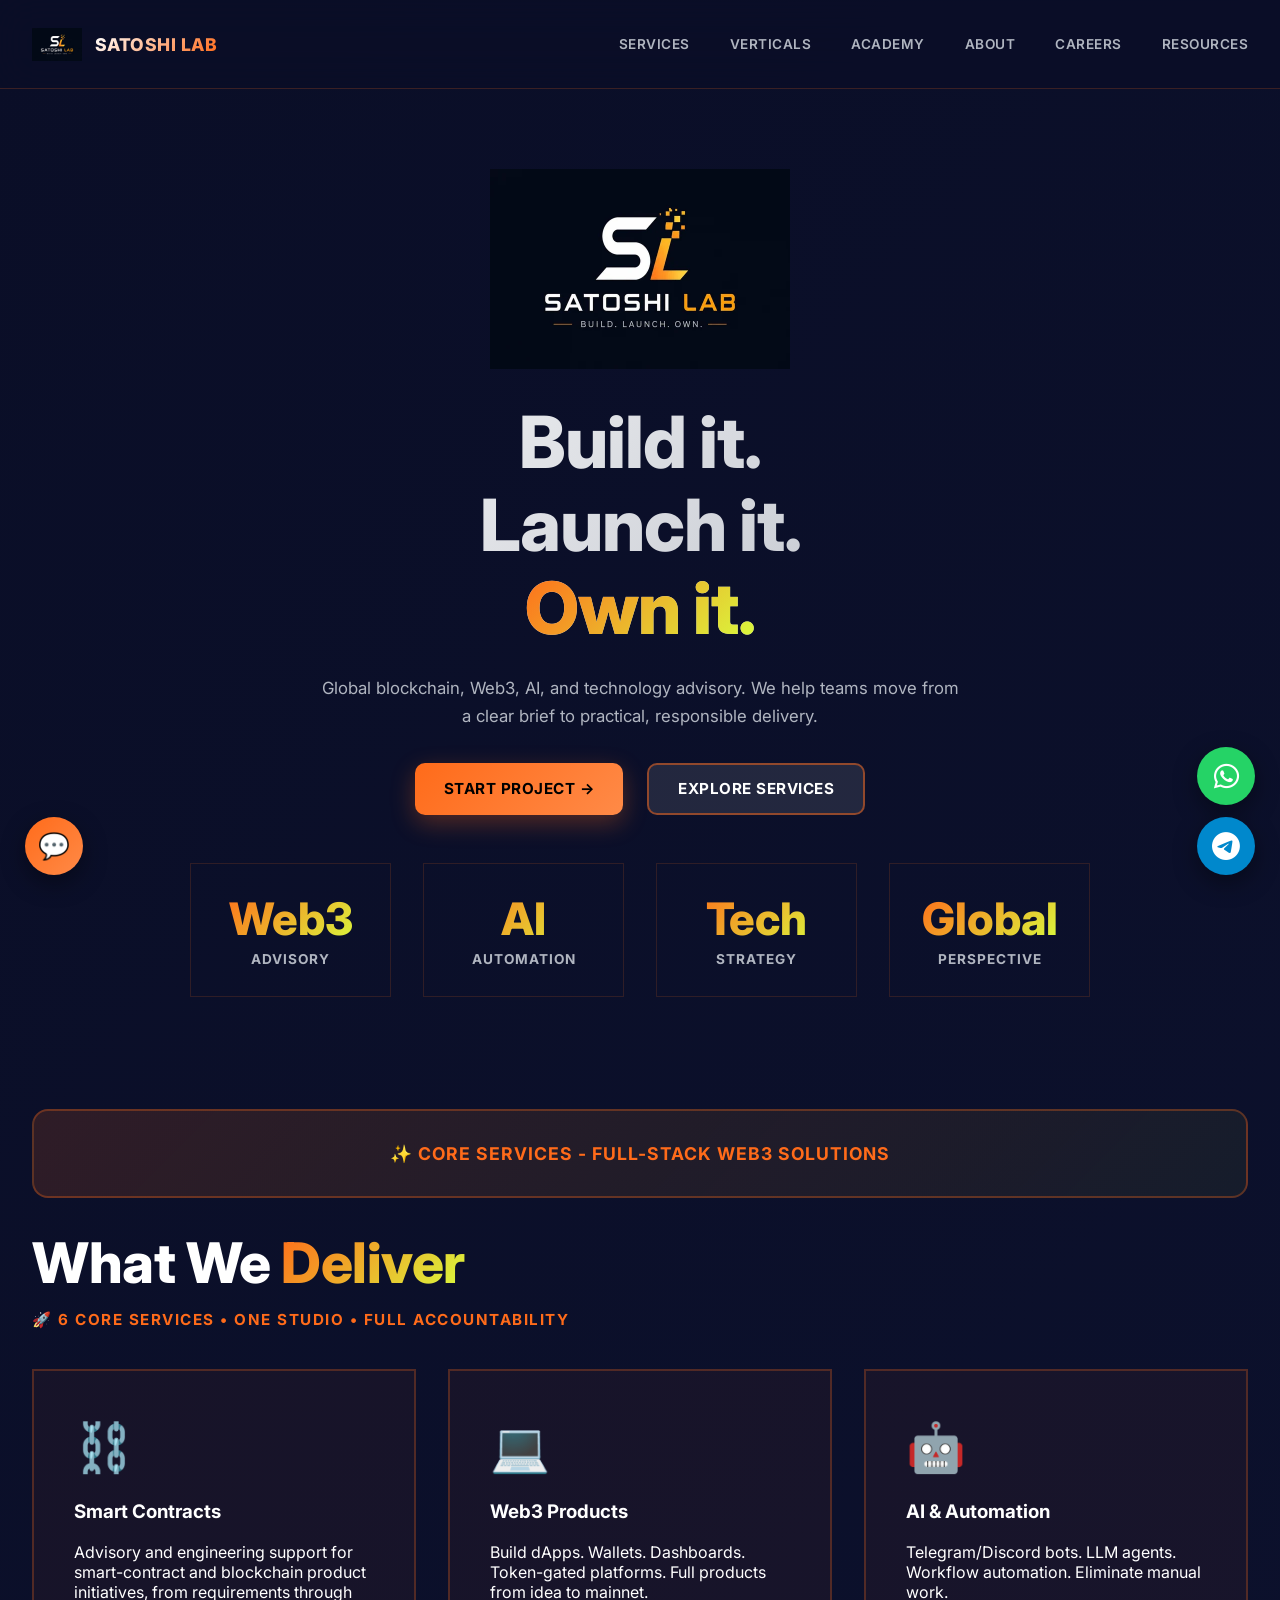
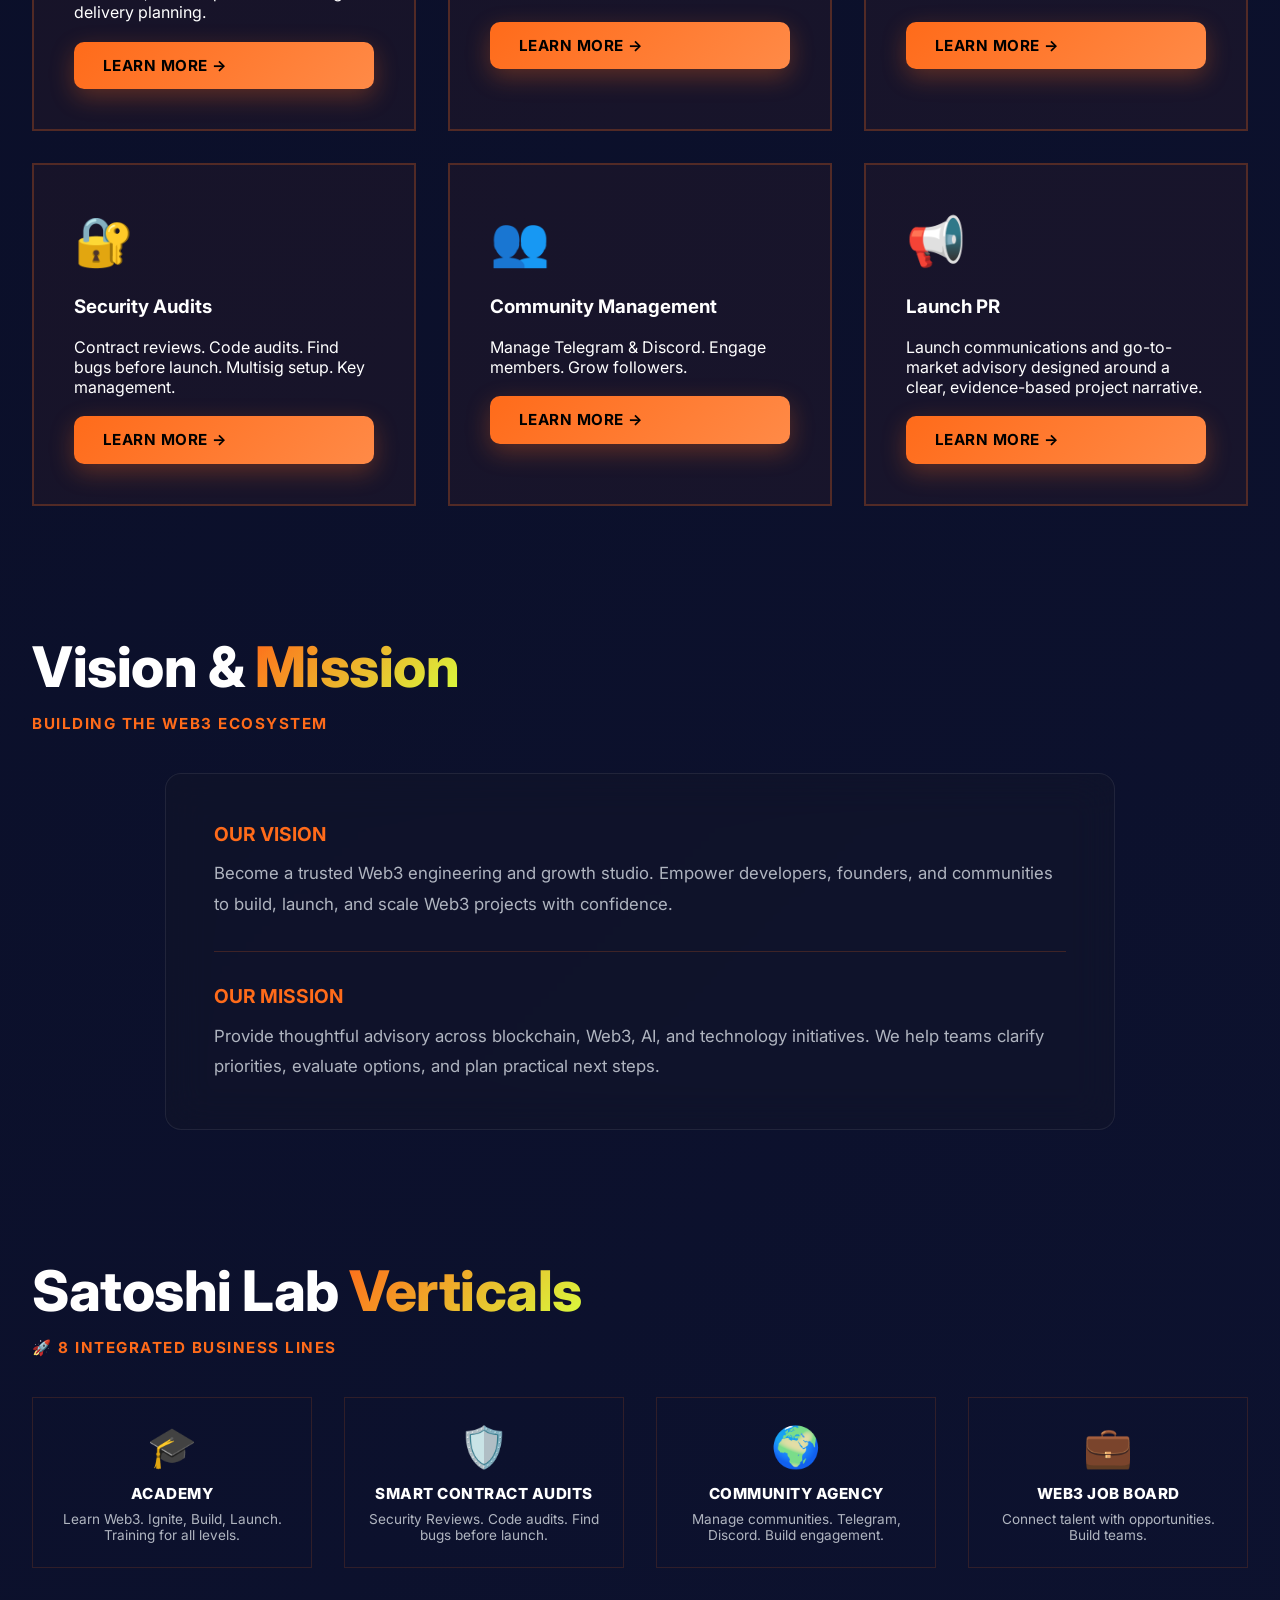
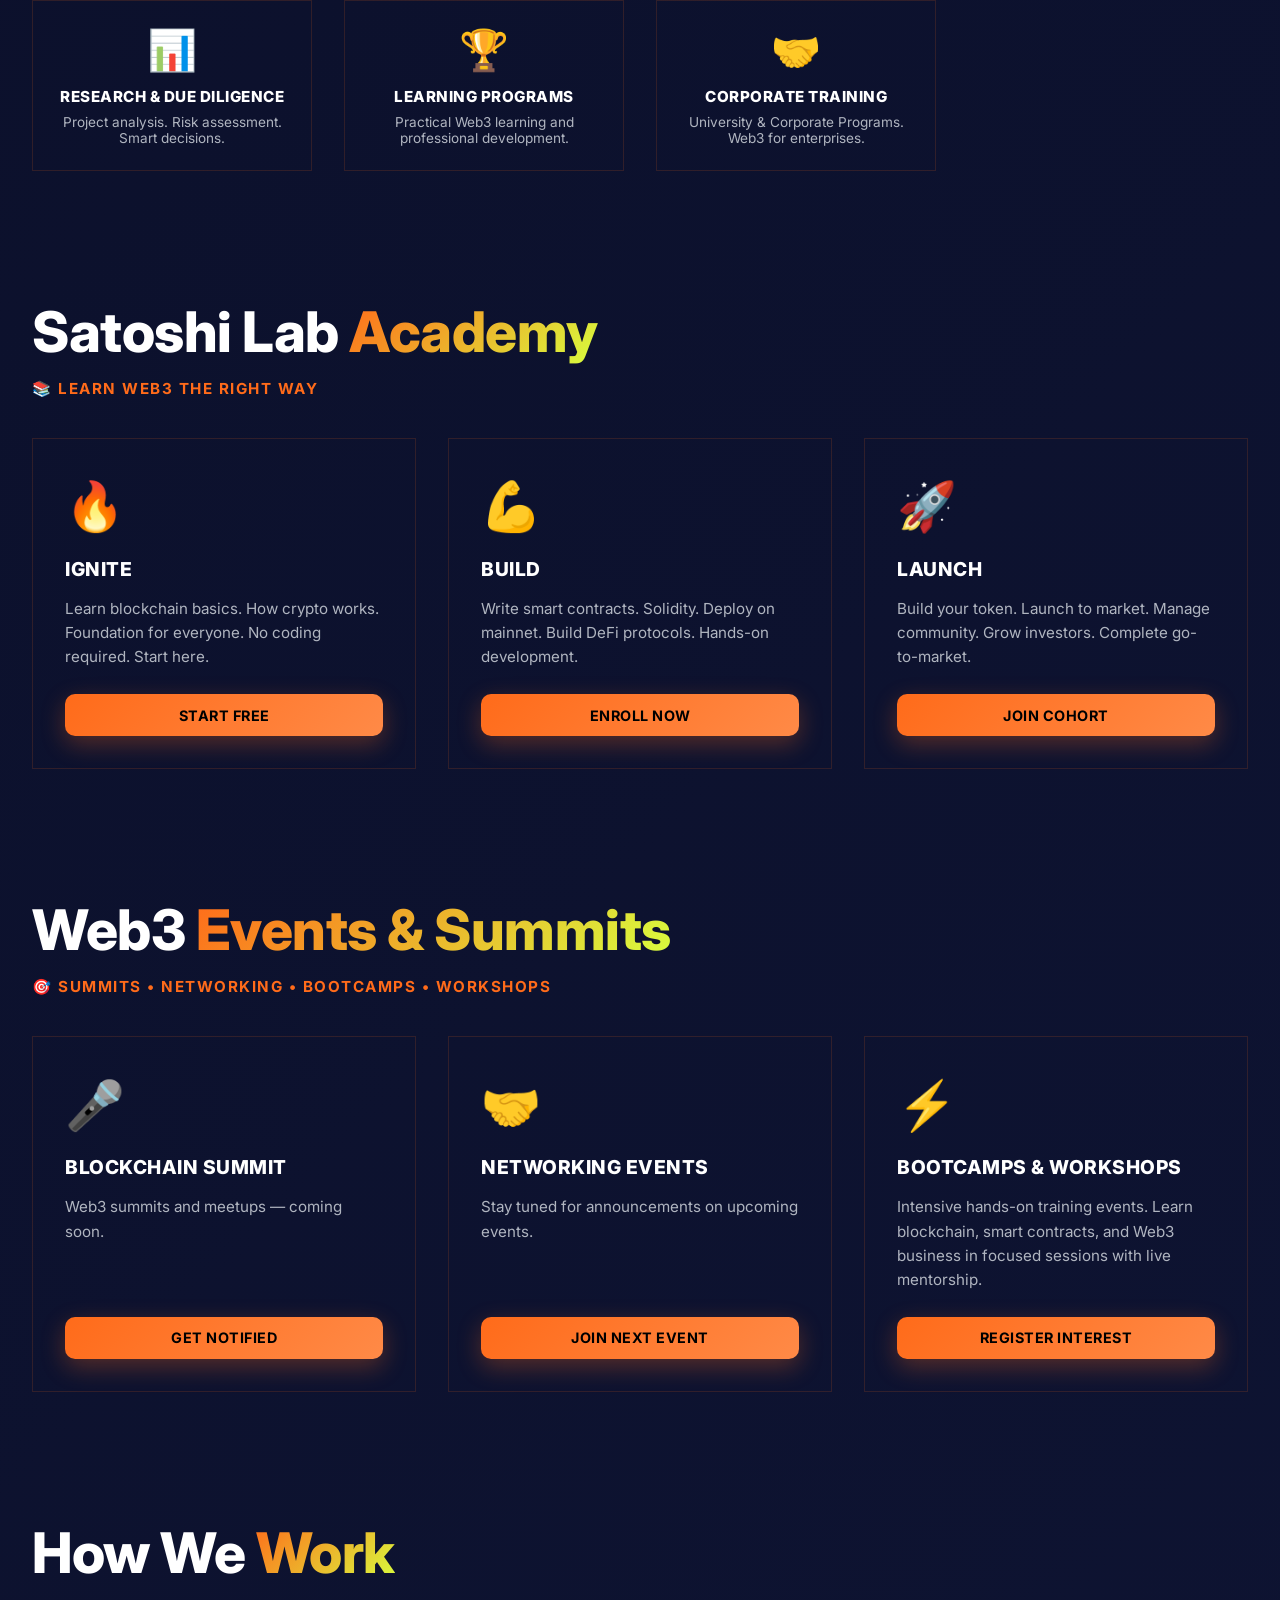
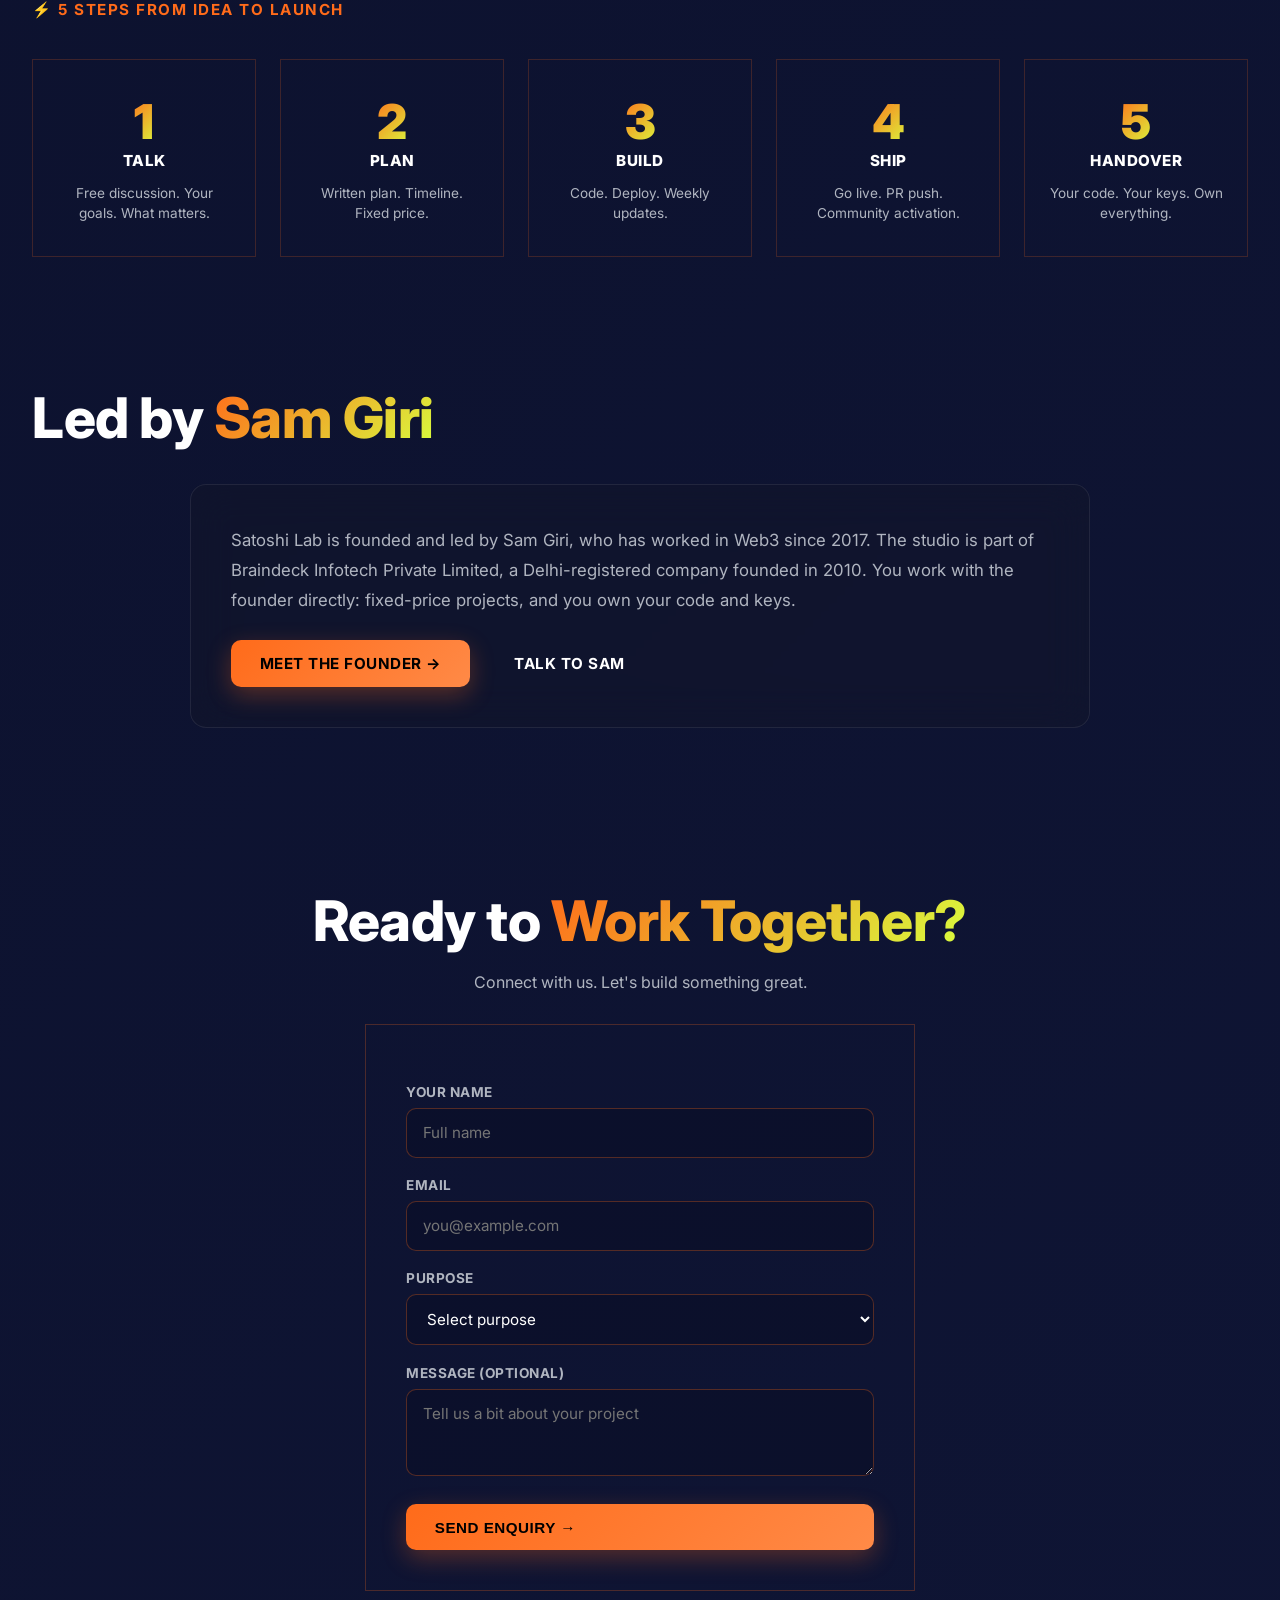
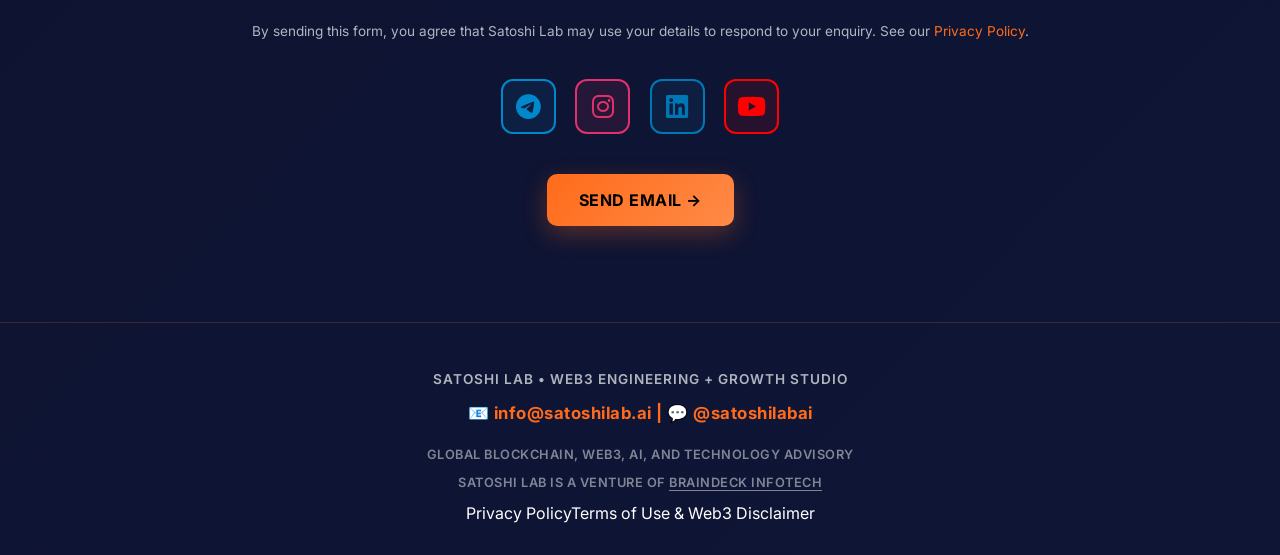
==== commit 30d096a4: "Speed up mobile load: WebP logo (1.1MB to 9KB), non-blocking fonts/icons, drop Font Awesome JS - sat" ====
--- a/index.html
+++ b/index.html
@@ -90,9 +90,6 @@
 </script>
 <link rel="stylesheet" href="site-polish.css">
 <style>
-@import url('https://fonts.googleapis.com/css2?family=Inter:wght@400;500;600;700;800&display=swap');
-@import url('https://cdnjs.cloudflare.com/ajax/libs/font-awesome/6.4.0/css/all.min.css');
-
 :root {
   --dark-bg: #0a0e27;
   --dark-card: #141829;
@@ -253,7 +250,7 @@
 .logo-icon {
   width: 50px;
   height: 50px;
-  background: url('satoshi-lab-logo.png') center/contain no-repeat;
+  background: url('satoshi-lab-logo.webp') center/contain no-repeat;
   display: flex;
   align-items: center;
   justify-content: center;
@@ -765,6 +762,11 @@
 }
 
 </style>
+<link rel="preconnect" href="https://fonts.googleapis.com">
+<link rel="preconnect" href="https://fonts.gstatic.com" crossorigin>
+<link rel="preconnect" href="https://cdnjs.cloudflare.com" crossorigin>
+<link rel="stylesheet" href="https://fonts.googleapis.com/css2?family=Inter:wght@400;500;600;700;800&display=swap">
+<link rel="stylesheet" href="https://cdnjs.cloudflare.com/ajax/libs/font-awesome/6.4.0/css/all.min.css">
 </head>
 <body>
 
@@ -788,7 +790,7 @@
 <!-- HERO -->
 <header>
   <div style="margin-bottom: 2rem;">
-    <img src="satoshi-lab-logo.png" alt="Satoshi Lab Logo" style="max-width: 300px; height: auto; margin: 0 auto; display: block;">
+    <img src="satoshi-lab-logo.webp" width="600" height="400" alt="Satoshi Lab Logo" style="max-width: 300px; height: auto; margin: 0 auto; display: block;">
   </div>
   
   <h1>Build it.<br>Launch it.<br><span class="accent-text">Own it.</span></h1>
@@ -1130,7 +1132,6 @@
   </a>
 </div>
 
-<script src="https://cdnjs.cloudflare.com/ajax/libs/font-awesome/6.4.0/js/all.min.js"></script>
 <script src="site-polish.js"></script>
 <script src="faq-widget.js"></script>
 
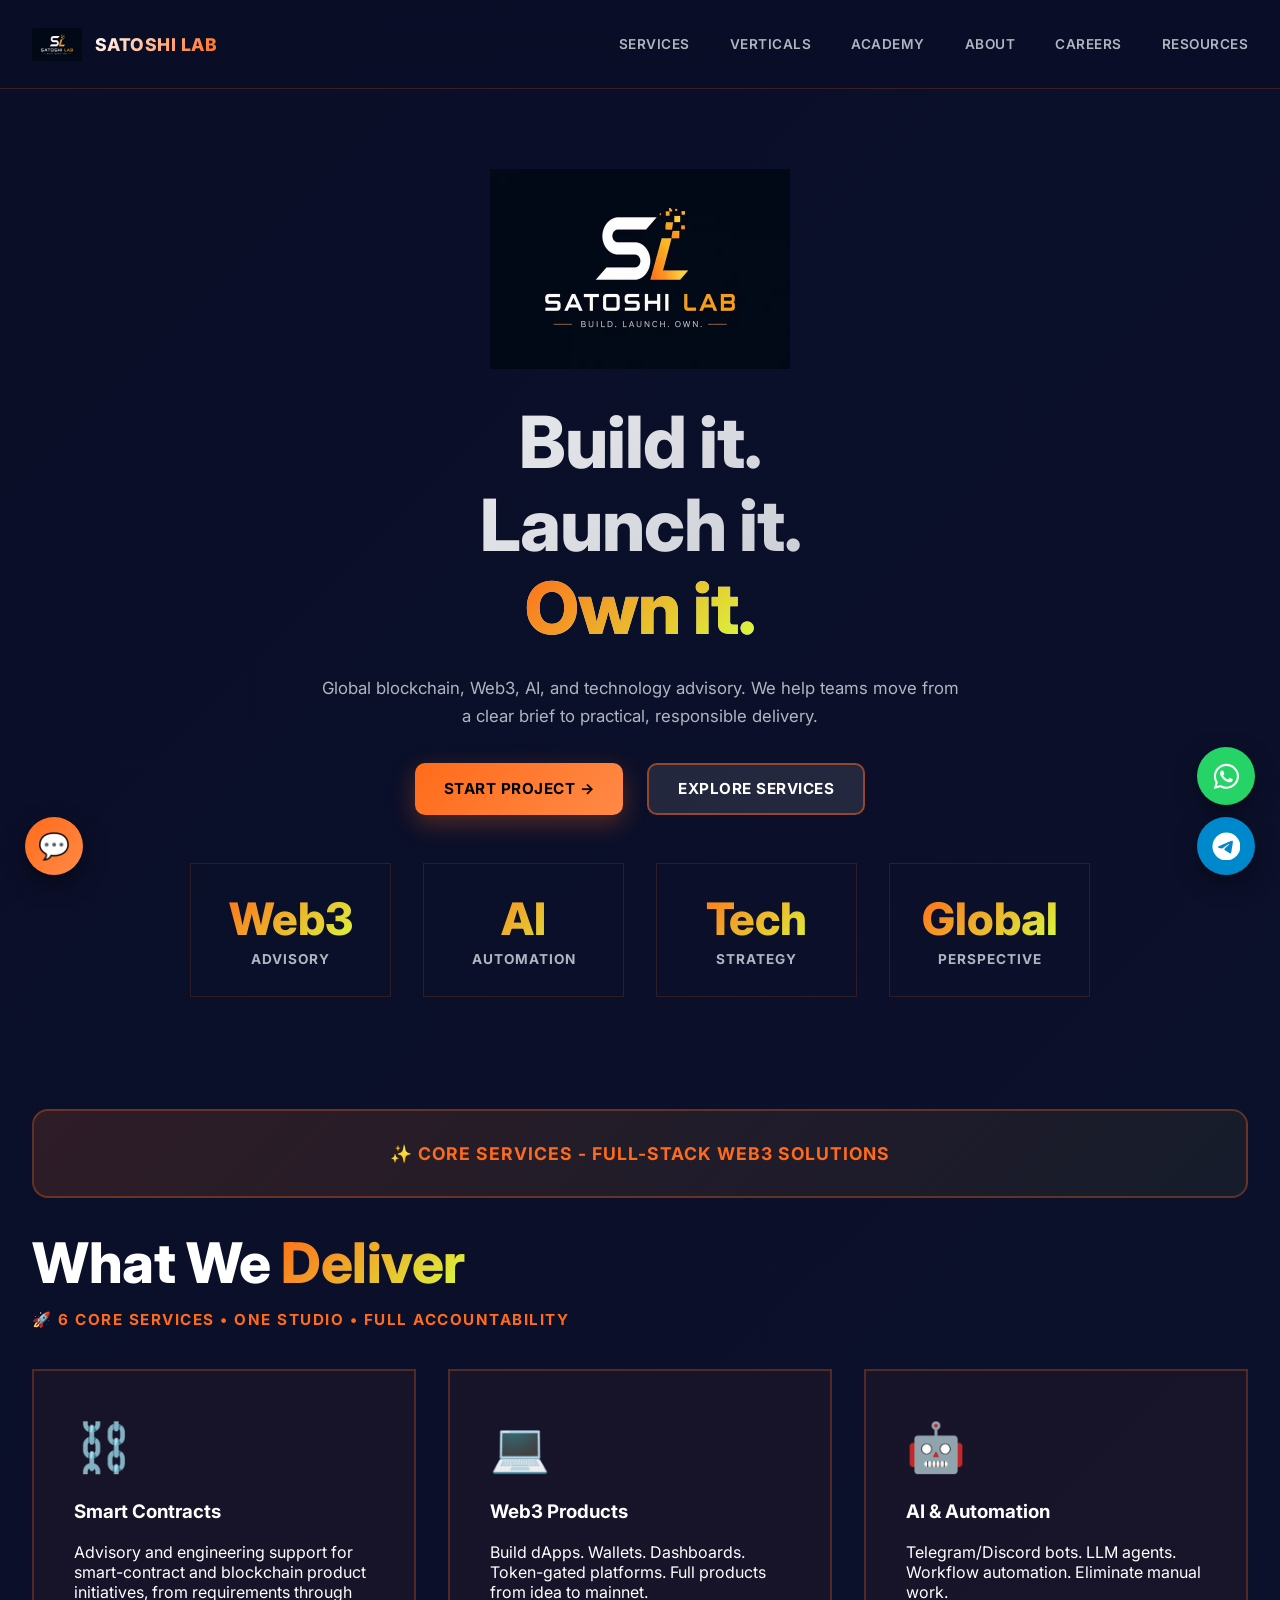
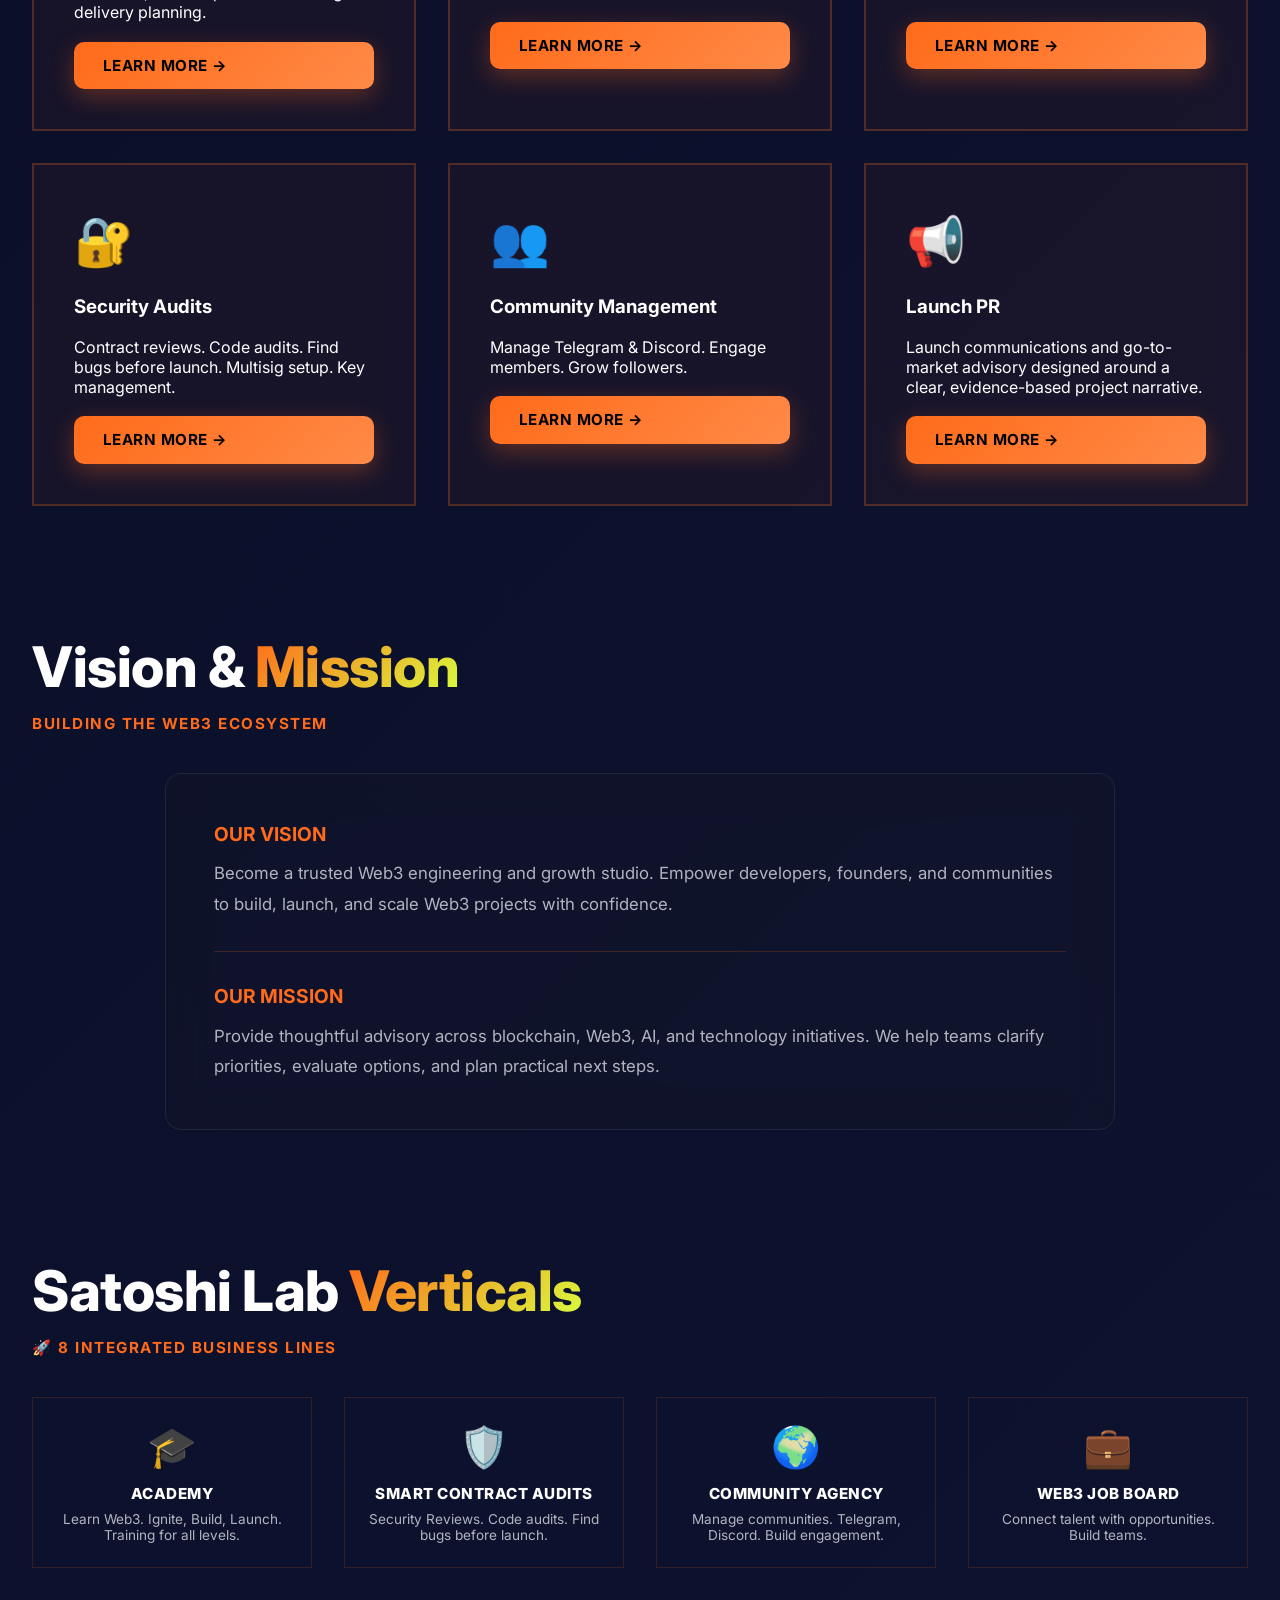
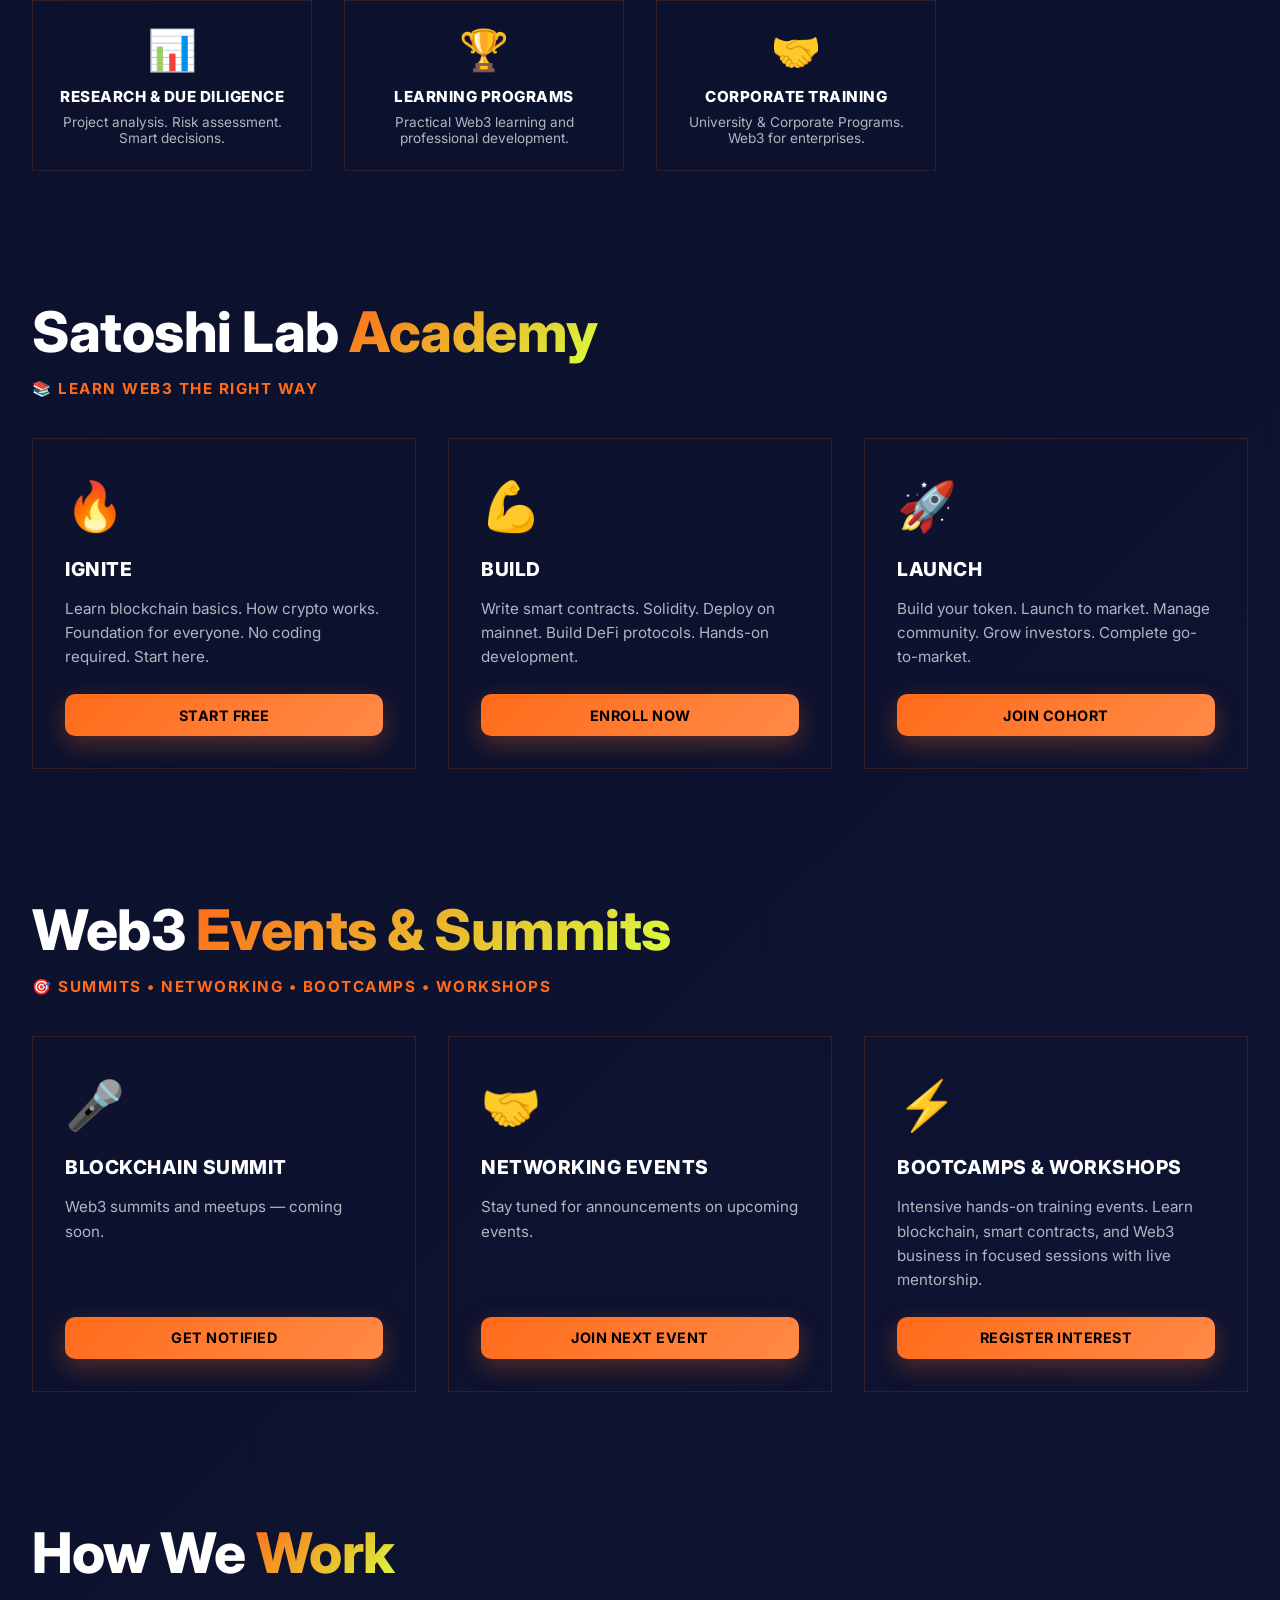
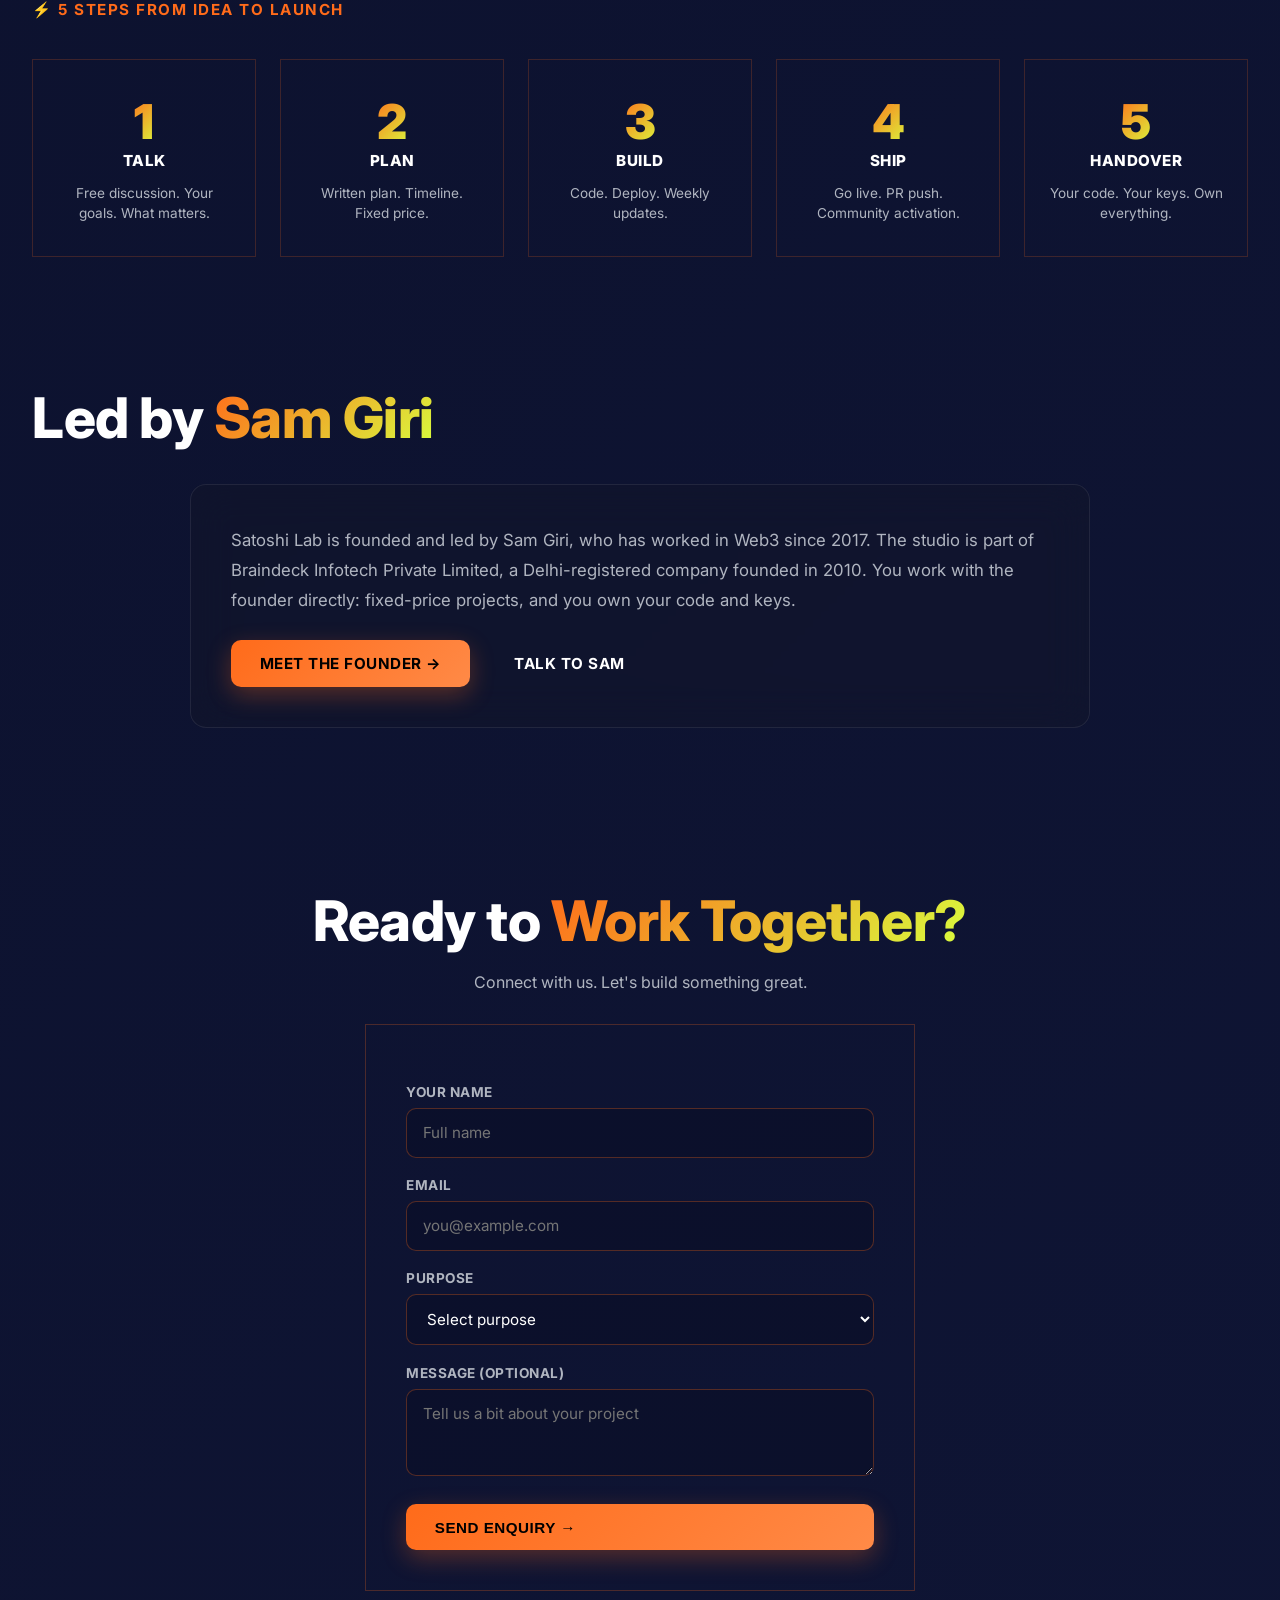
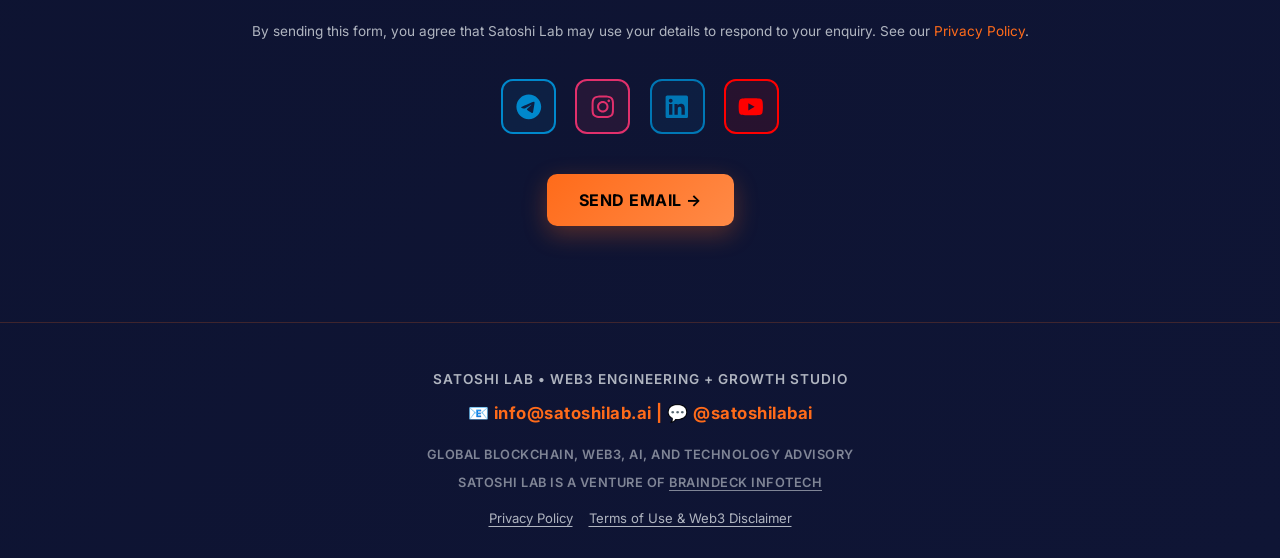
==== commit 2dd46d97: "Remove render-blocking icon/font CSS; add main landmark; fix heading order - Replace Font Awesome (C" ====
--- a/index.html
+++ b/index.html
@@ -428,7 +428,8 @@
   margin-bottom: 0.8rem;
 }
 
-.vertical-card h4 {
+.vertical-card h4,
+.vertical-card h3 {
   font-size: 0.95rem;
   font-weight: 800;
   text-transform: uppercase;
@@ -556,7 +557,8 @@
   margin-bottom: 0.8rem;
 }
 
-.process-step h4 {
+.process-step h4,
+.process-step h3 {
   font-size: 0.95rem;
   font-weight: 800;
   text-transform: uppercase;
@@ -764,9 +766,8 @@
 </style>
 <link rel="preconnect" href="https://fonts.googleapis.com">
 <link rel="preconnect" href="https://fonts.gstatic.com" crossorigin>
-<link rel="preconnect" href="https://cdnjs.cloudflare.com" crossorigin>
-<link rel="stylesheet" href="https://fonts.googleapis.com/css2?family=Inter:wght@400;500;600;700;800&display=swap">
-<link rel="stylesheet" href="https://cdnjs.cloudflare.com/ajax/libs/font-awesome/6.4.0/css/all.min.css">
+<link rel="preload" as="style" href="https://fonts.googleapis.com/css2?family=Inter:wght@400;500;600;700;800&display=swap" onload="this.onload=null;this.rel='stylesheet'">
+<noscript><link rel="stylesheet" href="https://fonts.googleapis.com/css2?family=Inter:wght@400;500;600;700;800&display=swap"></noscript>
 </head>
 <body>
 
@@ -786,6 +787,7 @@
     </div>
   </nav-content>
 </nav>
+<main id="main">
 
 <!-- HERO -->
 <header>
@@ -907,43 +909,43 @@
   <div class="grid-4">
     <div class="vertical-card">
       <div class="vertical-icon">🎓</div>
-      <h4>Academy</h4>
+      <h3>Academy</h3>
       <p>Learn Web3. Ignite, Build, Launch. Training for all levels.</p>
     </div>
     
     <div class="vertical-card">
       <div class="vertical-icon">🛡️</div>
-      <h4>Smart Contract Audits</h4>
+      <h3>Smart Contract Audits</h3>
       <p>Security Reviews. Code audits. Find bugs before launch.</p>
     </div>
     
     <div class="vertical-card">
       <div class="vertical-icon">🌍</div>
-      <h4>Community Agency</h4>
+      <h3>Community Agency</h3>
       <p>Manage communities. Telegram, Discord. Build engagement.</p>
     </div>
     
     <div class="vertical-card">
       <div class="vertical-icon">💼</div>
-      <h4>Web3 Job Board</h4>
+      <h3>Web3 Job Board</h3>
       <p>Connect talent with opportunities. Build teams.</p>
     </div>
     
     <div class="vertical-card">
       <div class="vertical-icon">📊</div>
-      <h4>Research & Due Diligence</h4>
+      <h3>Research & Due Diligence</h3>
       <p>Project analysis. Risk assessment. Smart decisions.</p>
     </div>
     
     <div class="vertical-card">
       <div class="vertical-icon">🏆</div>
-      <h4>Learning Programs</h4>
+      <h3>Learning Programs</h3>
       <p>Practical Web3 learning and professional development.</p>
     </div>
     
     <div class="vertical-card">
       <div class="vertical-icon">🤝</div>
-      <h4>Corporate Training</h4>
+      <h3>Corporate Training</h3>
       <p>University & Corporate Programs. Web3 for enterprises.</p>
     </div>
   </div>
@@ -1015,27 +1017,27 @@
   <div class="process-grid">
     <div class="process-step">
       <span class="step-number">1</span>
-      <h4>Talk</h4>
+      <h3>Talk</h3>
       <p>Free discussion. Your goals. What matters.</p>
     </div>
     <div class="process-step">
       <span class="step-number">2</span>
-      <h4>Plan</h4>
+      <h3>Plan</h3>
       <p>Written plan. Timeline. Fixed price.</p>
     </div>
     <div class="process-step">
       <span class="step-number">3</span>
-      <h4>Build</h4>
+      <h3>Build</h3>
       <p>Code. Deploy. Weekly updates.</p>
     </div>
     <div class="process-step">
       <span class="step-number">4</span>
-      <h4>Ship</h4>
+      <h3>Ship</h3>
       <p>Go live. PR push. Community activation.</p>
     </div>
     <div class="process-step">
       <span class="step-number">5</span>
-      <h4>Handover</h4>
+      <h3>Handover</h3>
       <p>Your code. Your keys. Own everything.</p>
     </div>
   </div>
@@ -1092,16 +1094,16 @@
 
   <div class="social-links">
     <a href="https://t.me/satoshilabai" class="social-link social-telegram" title="Telegram">
-      <i class="fab fa-telegram"></i>
+      <svg class="ico" viewBox="0 0 496 512" aria-hidden="true" focusable="false"><path d="M248,8C111.033,8,0,119.033,0,256S111.033,504,248,504,496,392.967,496,256,384.967,8,248,8ZM362.952,176.66c-3.732,39.215-19.881,134.378-28.1,178.3-3.476,18.584-10.322,24.816-16.948,25.425-14.4,1.326-25.338-9.517-39.287-18.661-21.827-14.308-34.158-23.215-55.346-37.177-24.485-16.135-8.612-25,5.342-39.5,3.652-3.793,67.107-61.51,68.335-66.746.153-.655.3-3.1-1.154-4.384s-3.59-.849-5.135-.5q-3.283.746-104.608,69.142-14.845,10.194-26.894,9.934c-8.855-.191-25.888-5.006-38.551-9.123-15.531-5.048-27.875-7.717-26.8-16.291q.84-6.7,18.45-13.7,108.446-47.248,144.628-62.3c68.872-28.647,83.183-33.623,92.511-33.789,2.052-.034,6.639.474,9.61,2.885a10.452,10.452,0,0,1,3.53,6.716A43.765,43.765,0,0,1,362.952,176.66Z"/></svg>
     </a>
     <a href="https://www.instagram.com/satoshilab.ai/" class="social-link social-instagram" title="Instagram" target="_blank" rel="noopener">
-      <i class="fab fa-instagram"></i>
+      <svg class="ico" viewBox="0 0 448 512" aria-hidden="true" focusable="false"><path d="M224.1 141c-63.6 0-114.9 51.3-114.9 114.9s51.3 114.9 114.9 114.9S339 319.5 339 255.9 287.7 141 224.1 141zm0 189.6c-41.1 0-74.7-33.5-74.7-74.7s33.5-74.7 74.7-74.7 74.7 33.5 74.7 74.7-33.6 74.7-74.7 74.7zm146.4-194.3c0 14.9-12 26.8-26.8 26.8-14.9 0-26.8-12-26.8-26.8s12-26.8 26.8-26.8 26.8 12 26.8 26.8zm76.1 27.2c-1.7-35.9-9.9-67.7-36.2-93.9-26.2-26.2-58-34.4-93.9-36.2-37-2.1-147.9-2.1-184.9 0-35.8 1.7-67.6 9.9-93.9 36.1s-34.4 58-36.2 93.9c-2.1 37-2.1 147.9 0 184.9 1.7 35.9 9.9 67.7 36.2 93.9s58 34.4 93.9 36.2c37 2.1 147.9 2.1 184.9 0 35.9-1.7 67.7-9.9 93.9-36.2 26.2-26.2 34.4-58 36.2-93.9 2.1-37 2.1-147.8 0-184.8zM398.8 388c-7.8 19.6-22.9 34.7-42.6 42.6-29.5 11.7-99.5 9-132.1 9s-102.7 2.6-132.1-9c-19.6-7.8-34.7-22.9-42.6-42.6-11.7-29.5-9-99.5-9-132.1s-2.6-102.7 9-132.1c7.8-19.6 22.9-34.7 42.6-42.6 29.5-11.7 99.5-9 132.1-9s102.7-2.6 132.1 9c19.6 7.8 34.7 22.9 42.6 42.6 11.7 29.5 9 99.5 9 132.1s2.7 102.7-9 132.1z"/></svg>
     </a>
     <a href="https://www.linkedin.com/company/143481988/" class="social-link social-linkedin" title="LinkedIn" target="_blank" rel="noopener">
-      <i class="fab fa-linkedin"></i>
+      <svg class="ico" viewBox="0 0 448 512" aria-hidden="true" focusable="false"><path d="M416 32H31.9C14.3 32 0 46.5 0 64.3v383.4C0 465.5 14.3 480 31.9 480H416c17.6 0 32-14.5 32-32.3V64.3c0-17.8-14.4-32.3-32-32.3zM135.4 416H69V202.2h66.5V416zm-33.2-243c-21.3 0-38.5-17.3-38.5-38.5S80.9 96 102.2 96c21.2 0 38.5 17.3 38.5 38.5 0 21.3-17.2 38.5-38.5 38.5zm282.1 243h-66.4V312c0-24.8-.5-56.7-34.5-56.7-34.6 0-39.9 27-39.9 54.9V416h-66.4V202.2h63.7v29.2h.9c8.9-16.8 30.6-34.5 62.9-34.5 67.2 0 79.7 44.3 79.7 101.9V416z"/></svg>
     </a>
     <a href="https://www.youtube.com/@SatoshiLabAI" class="social-link social-youtube" title="YouTube" target="_blank" rel="noopener">
-      <i class="fab fa-youtube"></i>
+      <svg class="ico" viewBox="0 0 576 512" aria-hidden="true" focusable="false"><path d="M549.655 124.083c-6.281-23.65-24.787-42.276-48.284-48.597C458.781 64 288 64 288 64S117.22 64 74.629 75.486c-23.497 6.322-42.003 24.947-48.284 48.597-11.412 42.867-11.412 132.305-11.412 132.305s0 89.438 11.412 132.305c6.281 23.65 24.787 41.5 48.284 47.821C117.22 448 288 448 288 448s170.78 0 213.371-11.486c23.497-6.321 42.003-24.171 48.284-47.821 11.412-42.867 11.412-132.305 11.412-132.305s0-89.438-11.412-132.305zm-317.51 213.508V175.185l142.739 81.205-142.739 81.201z"/></svg>
     </a>
   </div>
   
@@ -1110,6 +1112,7 @@
   </a>
 </section>
 
+</main>
 <footer>
   <footer-content>
     <p style="font-size: 0.85rem; color: var(--text-secondary); margin-bottom: 1rem; text-transform: uppercase; letter-spacing: 1px;">Satoshi Lab • Web3 Engineering + Growth Studio</p>
@@ -1125,10 +1128,10 @@
 <!-- FLOATING CONNECT BUTTONS -->
 <div class="float-connect">
   <a href="https://wa.me/971585874793" class="float-btn float-whatsapp" title="Chat on WhatsApp" target="_blank">
-    <i class="fab fa-whatsapp"></i>
+    <svg class="ico" viewBox="0 0 448 512" aria-hidden="true" focusable="false"><path d="M380.9 97.1C339 55.1 283.2 32 223.9 32c-122.4 0-222 99.6-222 222 0 39.1 10.2 77.3 29.6 111L0 480l117.7-30.9c32.4 17.7 68.9 27 106.1 27h.1c122.3 0 224.1-99.6 224.1-222 0-59.3-25.2-115-67.1-157zm-157 341.6c-33.2 0-65.7-8.9-94-25.7l-6.7-4-69.8 18.3L72 359.2l-4.4-7c-18.5-29.4-28.2-63.3-28.2-98.2 0-101.7 82.8-184.5 184.6-184.5 49.3 0 95.6 19.2 130.4 54.1 34.8 34.9 56.2 81.2 56.1 130.5 0 101.8-84.9 184.6-186.6 184.6zm101.2-138.2c-5.5-2.8-32.8-16.2-37.9-18-5.1-1.9-8.8-2.8-12.5 2.8-3.7 5.6-14.3 18-17.6 21.8-3.2 3.7-6.5 4.2-12 1.4-32.6-16.3-54-29.1-75.5-66-5.7-9.8 5.7-9.1 16.3-30.3 1.8-3.7.9-6.9-.5-9.7-1.4-2.8-12.5-30.1-17.1-41.2-4.5-10.8-9.1-9.3-12.5-9.5-3.2-.2-6.9-.2-10.6-.2-3.7 0-9.7 1.4-14.8 6.9-5.1 5.6-19.4 19-19.4 46.3 0 27.3 19.9 53.7 22.6 57.4 2.8 3.7 39.1 59.7 94.8 83.8 35.2 15.2 49 16.5 66.6 13.9 10.7-1.6 32.8-13.4 37.4-26.4 4.6-13 4.6-24.1 3.2-26.4-1.3-2.5-5-3.9-10.5-6.6z"/></svg>
   </a>
   <a href="https://t.me/satoshilabai" class="float-btn float-telegram" title="Chat on Telegram" target="_blank">
-    <i class="fab fa-telegram"></i>
+    <svg class="ico" viewBox="0 0 496 512" aria-hidden="true" focusable="false"><path d="M248,8C111.033,8,0,119.033,0,256S111.033,504,248,504,496,392.967,496,256,384.967,8,248,8ZM362.952,176.66c-3.732,39.215-19.881,134.378-28.1,178.3-3.476,18.584-10.322,24.816-16.948,25.425-14.4,1.326-25.338-9.517-39.287-18.661-21.827-14.308-34.158-23.215-55.346-37.177-24.485-16.135-8.612-25,5.342-39.5,3.652-3.793,67.107-61.51,68.335-66.746.153-.655.3-3.1-1.154-4.384s-3.59-.849-5.135-.5q-3.283.746-104.608,69.142-14.845,10.194-26.894,9.934c-8.855-.191-25.888-5.006-38.551-9.123-15.531-5.048-27.875-7.717-26.8-16.291q.84-6.7,18.45-13.7,108.446-47.248,144.628-62.3c68.872-28.647,83.183-33.623,92.511-33.789,2.052-.034,6.639.474,9.61,2.885a10.452,10.452,0,0,1,3.53,6.716A43.765,43.765,0,0,1,362.952,176.66Z"/></svg>
   </a>
 </div>
 
--- a/site-polish.css
+++ b/site-polish.css
@@ -0,0 +1,42 @@
+/* Shared production polish: preserves the existing Satoshi Lab visual system. */
+:root { color-scheme: dark; }
+
+html { scroll-padding-top: 7rem; }
+
+a:focus-visible,
+button:focus-visible,
+input:focus-visible,
+select:focus-visible,
+textarea:focus-visible {
+  outline: 3px solid var(--volt, #D8FF3E);
+  outline-offset: 4px;
+}
+
+@media (max-width: 767px) {
+  nav { padding: 0.9rem 1rem; }
+  nav-content { align-items: flex-start; gap: 0.75rem; flex-direction: column; }
+  .navlinks { display: flex !important; flex-wrap: wrap; gap: 0.75rem 1rem; width: 100%; }
+  .navlinks a { font-size: 0.72rem; padding: 0.35rem 0; }
+  section { padding: 3rem 1rem; }
+  header { padding: 3.5rem 1rem 2rem; }
+  .ctas { gap: 0.75rem; }
+  .ctas .btn { width: 100%; justify-content: center; }
+  .stats { gap: 0.75rem; grid-template-columns: repeat(2, minmax(0, 1fr)); }
+  .stat { padding: 1rem; }
+  .stat-number { font-size: 1.65rem; }
+  .float-connect { right: 14px; bottom: 14px; gap: 8px; }
+  .float-btn { width: 48px; height: 48px; font-size: 1.35rem; }
+}
+
+@media (prefers-reduced-motion: reduce) {
+  *, *::before, *::after { animation-duration: 0.01ms !important; animation-iteration-count: 1 !important; scroll-behavior: auto !important; transition-duration: 0.01ms !important; }
+}
+
+.legal-links { display: flex; justify-content: center; flex-wrap: wrap; gap: 0.5rem 1rem; margin-top: 1.25rem; font-size: 0.82rem; }
+.legal-links a { color: var(--text-secondary, #b0b5c0); text-decoration: underline; text-underline-offset: 0.2em; }
+.legal-links a:hover { color: var(--orange, #FF6B1A); }
+.form-notice { color: var(--text-secondary, #b0b5c0); font-size: 0.82rem; line-height: 1.55; margin: 1rem auto 0; max-width: 44rem; }
+.form-notice a { color: var(--orange, #FF6B1A); text-decoration: underline; text-underline-offset: 0.2em; }
+
+/* Inline brand icons (Font Awesome Free 6.4.0, CC BY 4.0) */
+.ico{width:1em;height:1em;fill:currentColor;vertical-align:-0.125em;display:inline-block}
